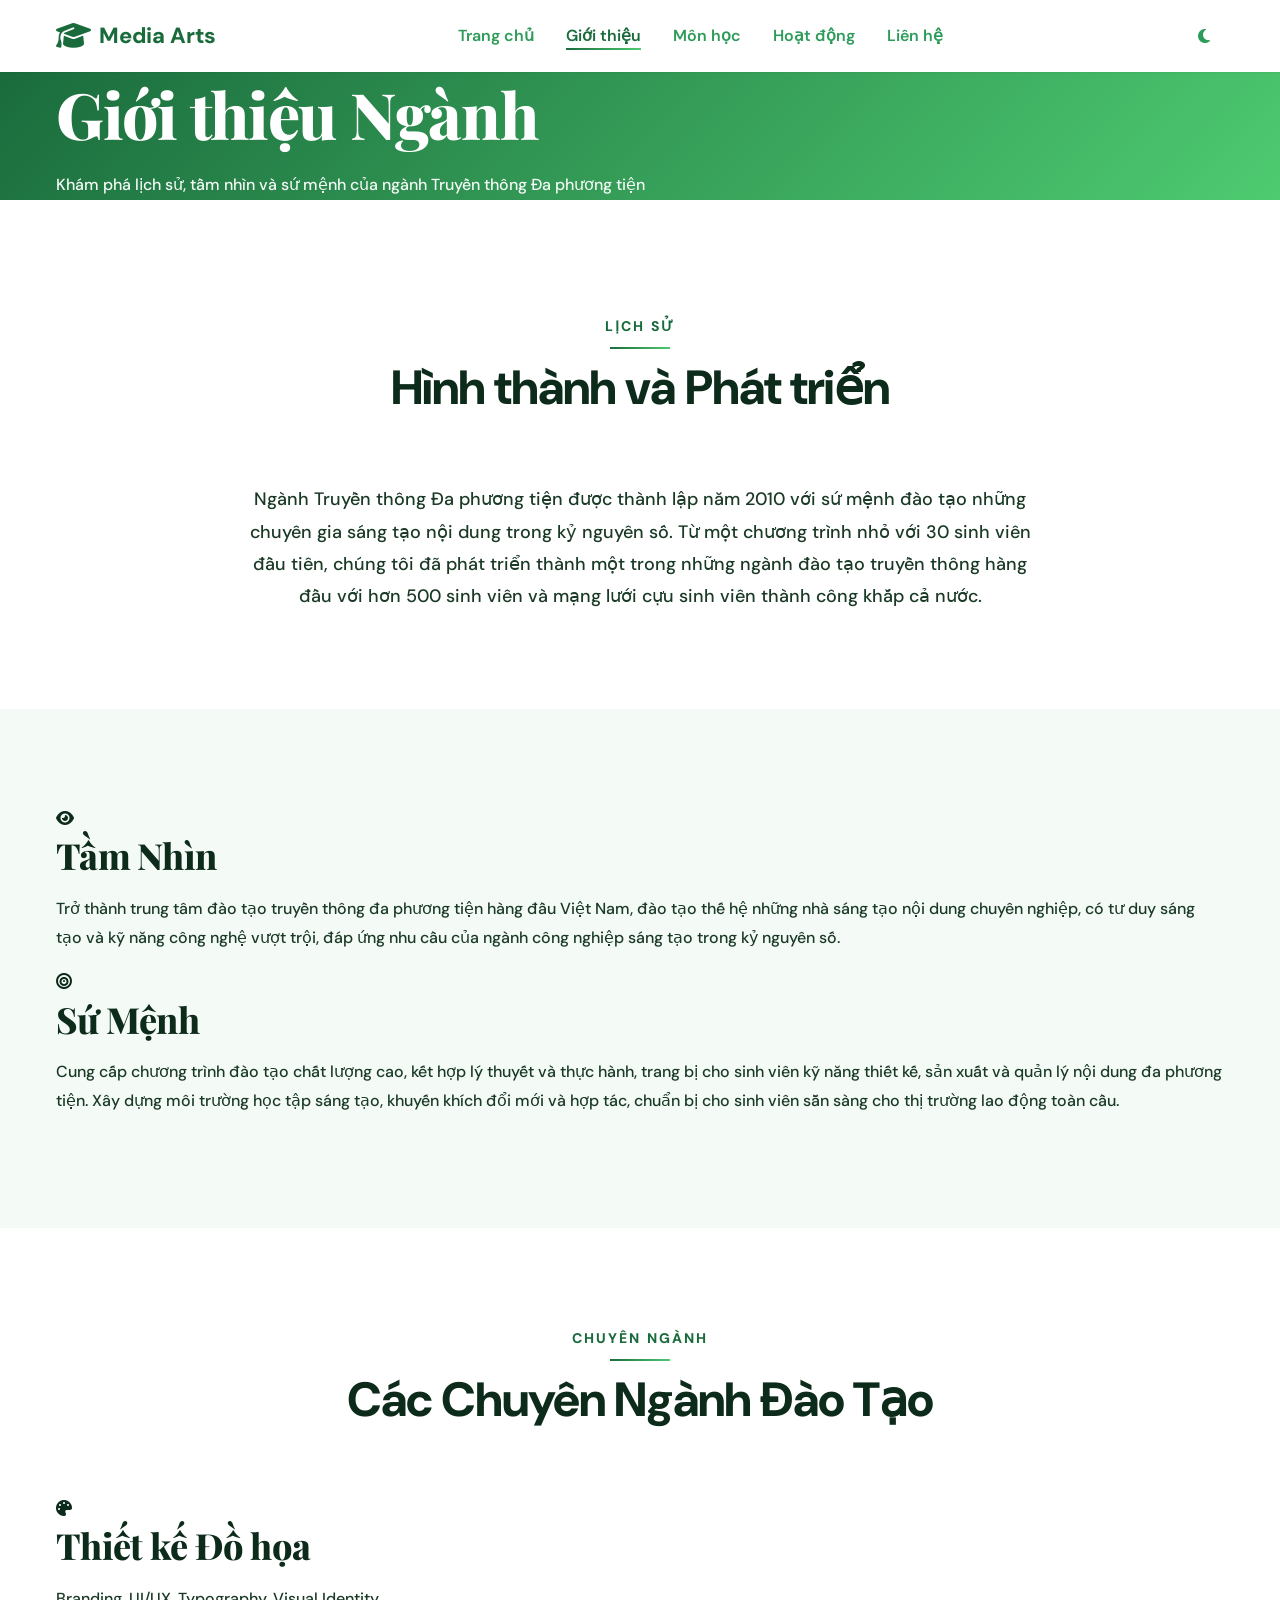
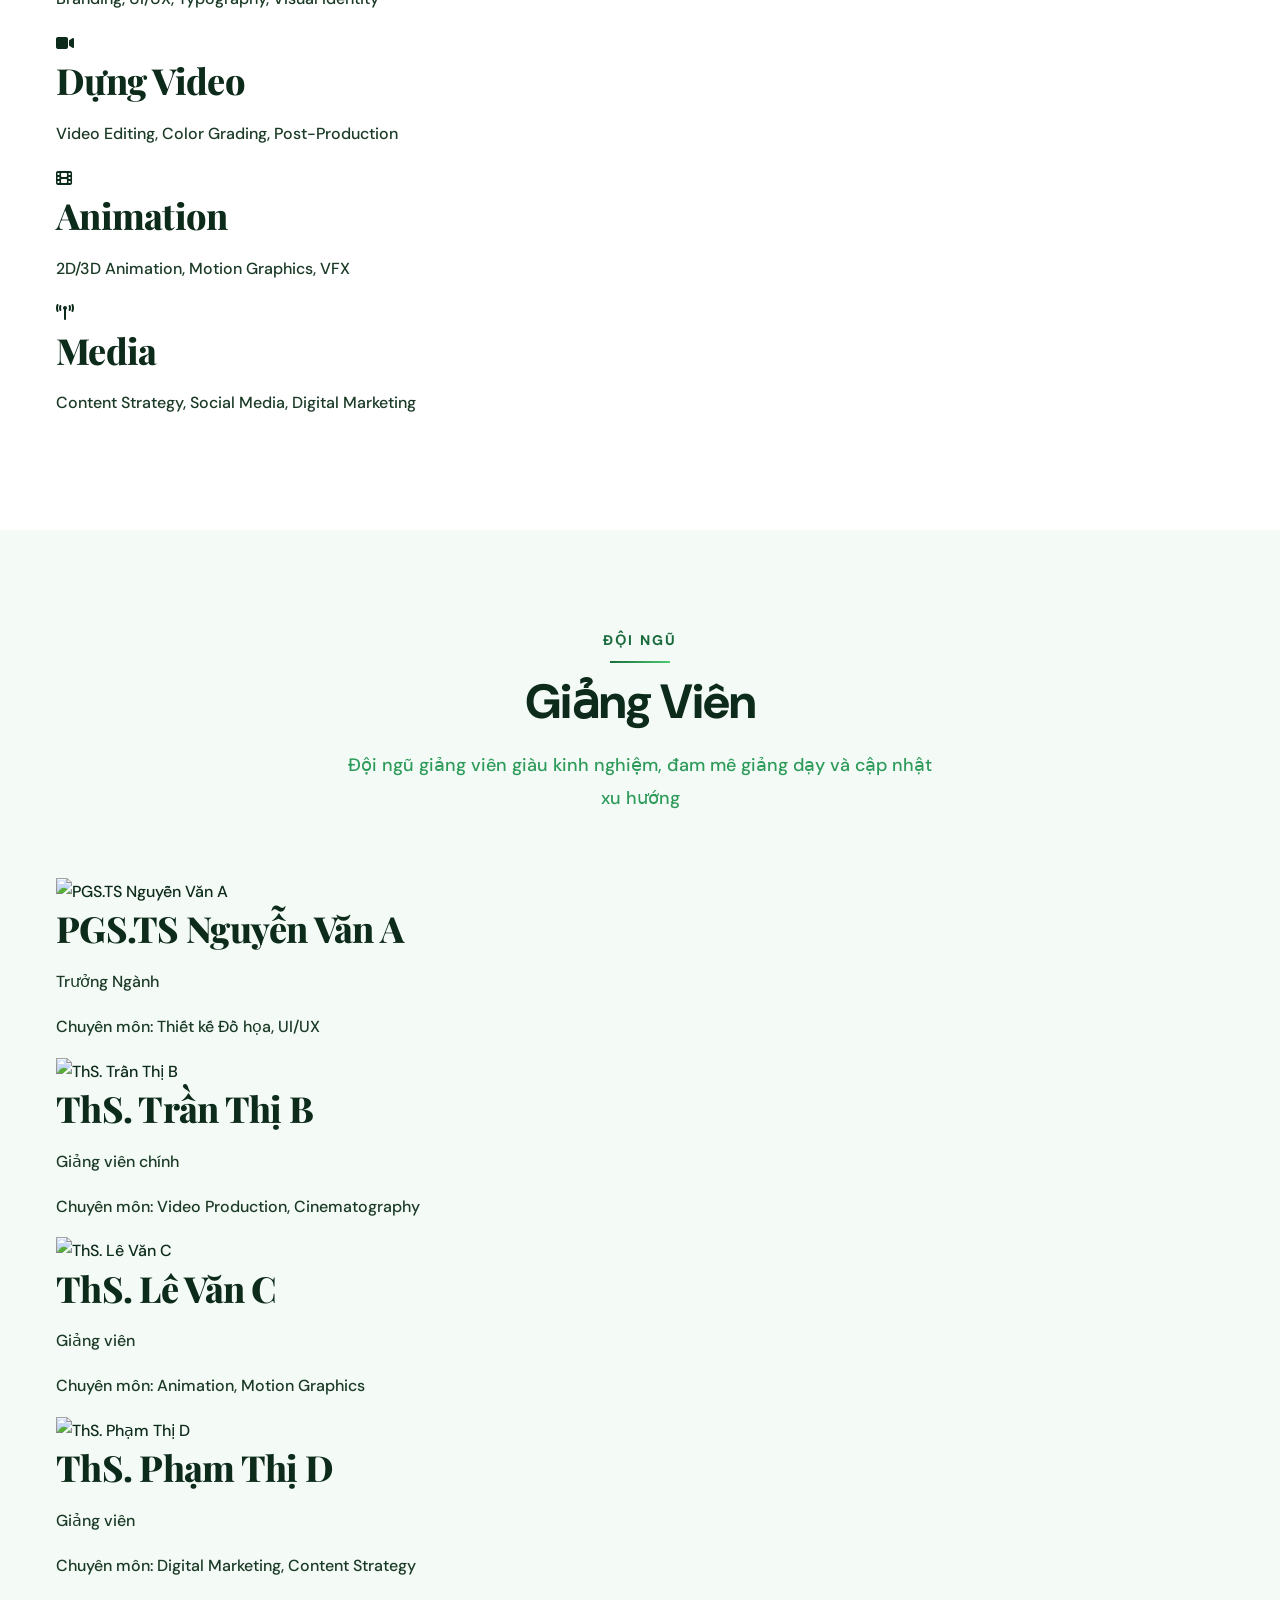
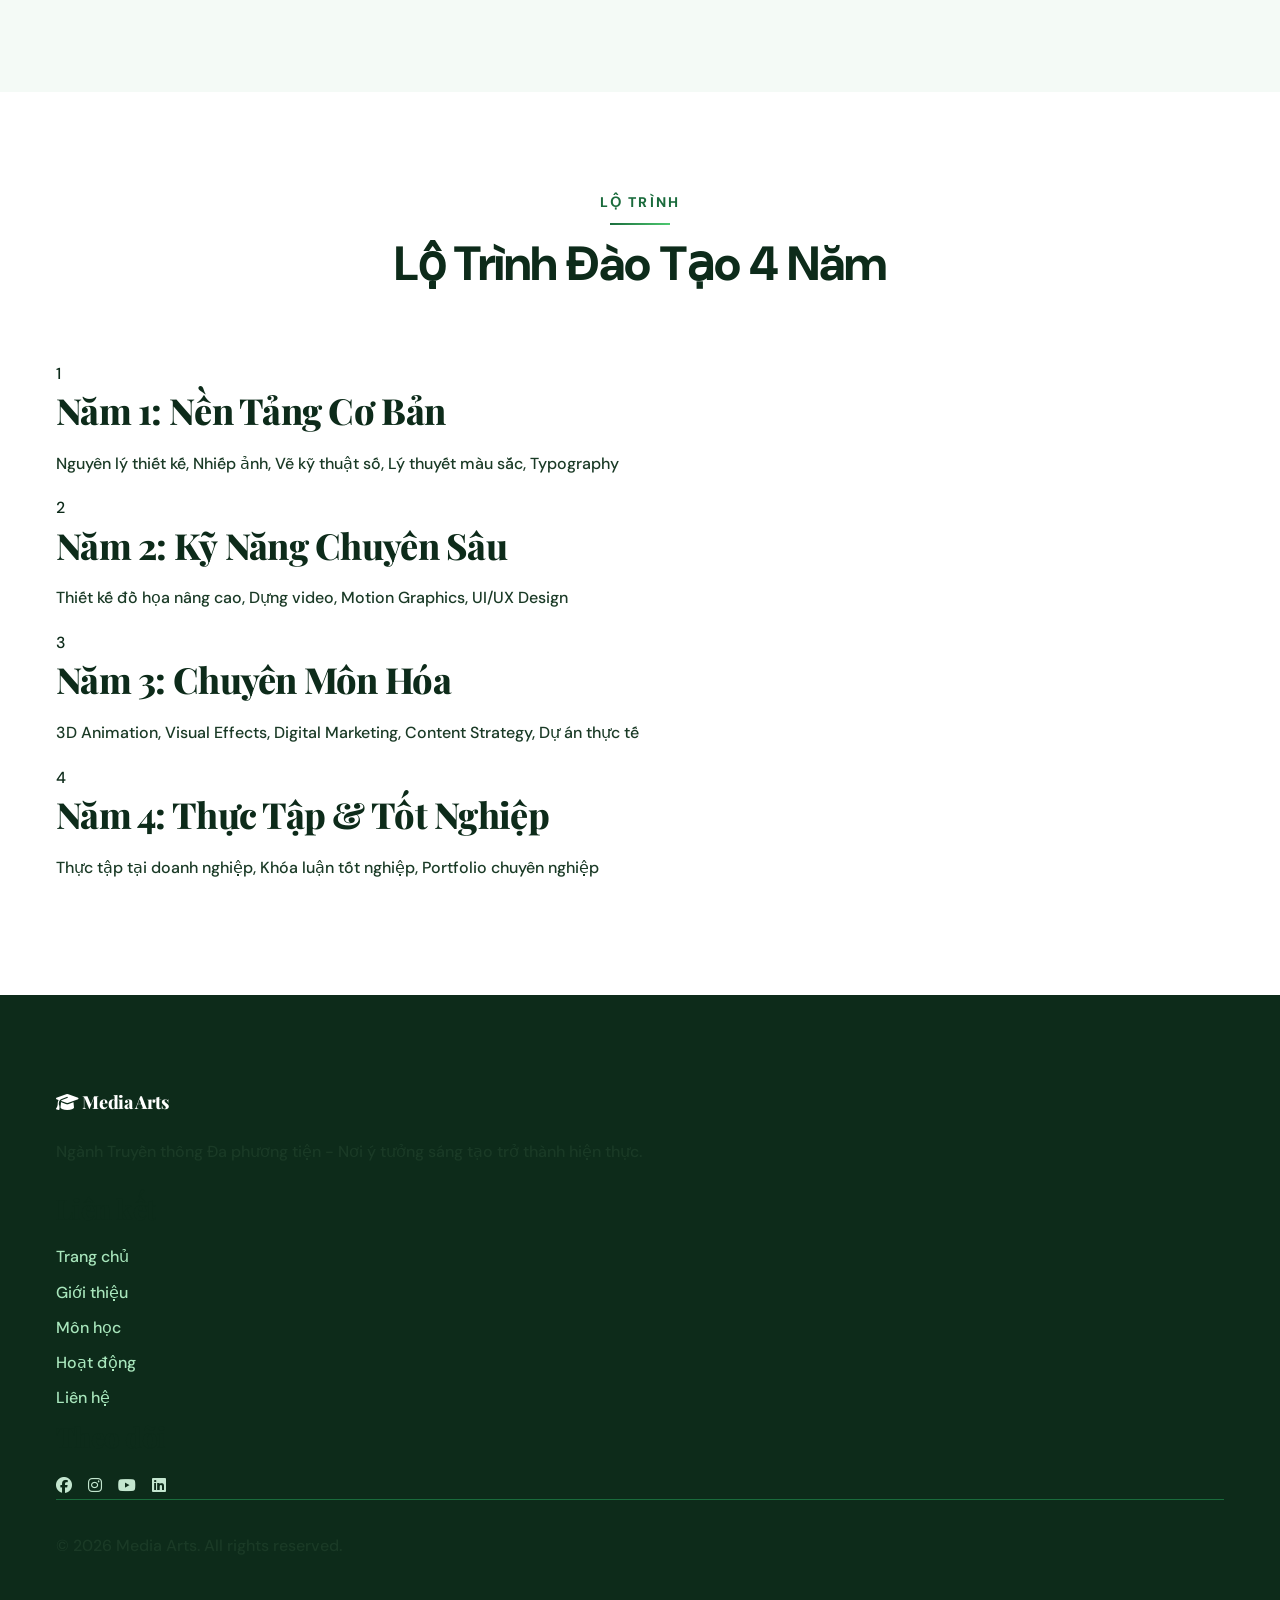
==== about.html @ 888a0292 "s" ====
<!DOCTYPE html>
<html lang="vi">
<head>
    <meta charset="UTF-8">
    <meta name="viewport" content="width=device-width, initial-scale=1.0">
    <meta name="description" content="Giới thiệu về ngành Truyền thông đa phương tiện - Lịch sử, tầm nhìn, sứ mệnh">
    <title>Giới thiệu Ngành | Truyền thông Đa phương tiện</title>
    
    <!-- CSS Files -->
    <link rel="stylesheet" href="css/variables.css">
    <link rel="stylesheet" href="css/base.css">
    <link rel="stylesheet" href="css/layout.css">
    <link rel="stylesheet" href="css/components.css">
    <link rel="stylesheet" href="css/sections.css">
    <link rel="stylesheet" href="css/responsive.css">
    
    <!-- Font Awesome CDN -->
    <link rel="stylesheet" href="https://cdnjs.cloudflare.com/ajax/libs/font-awesome/6.5.1/css/all.min.css">
    
    <!-- Google Fonts - Per Requirements -->
    <link rel="preconnect" href="https://fonts.googleapis.com">
    <link rel="preconnect" href="https://fonts.gstatic.com" crossorigin>
    <link href="https://fonts.googleapis.com/css2?family=Playfair+Display:wght@400;600;700;900&family=DM+Sans:wght@300;400;500;600&family=Cormorant+Garamond:ital,wght@1,400;1,600&display=swap" rel="stylesheet">
    
    <!-- AOS - Scroll Animations -->
    <link href="https://cdn.jsdelivr.net/npm/aos@2.3.4/dist/aos.css" rel="stylesheet">
</head>
<body>
    <!-- Header & Navigation -->
    <header class="header" id="header">
        <nav class="nav container">
            <a href="index.html" class="nav__logo">
                <i class="fas fa-graduation-cap"></i>
                <span>Media Arts</span>
            </a>
            
            <div class="nav__menu" id="nav-menu">
                <ul class="nav__list">
                    <li class="nav__item"><a href="index.html" class="nav__link">Trang chủ</a></li>
                    <li class="nav__item"><a href="about.html" class="nav__link active">Giới thiệu</a></li>
                    <li class="nav__item"><a href="courses.html" class="nav__link">Môn học</a></li>
                    <li class="nav__item"><a href="activities.html" class="nav__link">Hoạt động</a></li>
                    <li class="nav__item"><a href="contact.html" class="nav__link">Liên hệ</a></li>
                </ul>
                <div class="nav__close" id="nav-close">
                    <i class="fas fa-times"></i>
                </div>
            </div>
            
            <div class="nav__actions">
                <button class="theme-toggle" id="theme-toggle" aria-label="Toggle dark mode">
                    <i class="fas fa-moon"></i>
                </button>
                <div class="nav__toggle" id="nav-toggle">
                    <i class="fas fa-bars"></i>
                </div>
            </div>
        </nav>
    </header>

    <!-- Main Content -->
    <main class="main">
        <!-- Page Hero -->
        <section class="page-hero" style="background: linear-gradient(135deg, var(--color-primary) 0%, var(--color-accent) 100%);">
            <div class="container">
                <div class="page-hero__content" data-aos="fade-up">
                    <h1 class="page-hero__title" style="color: white;">Giới thiệu Ngành</h1>
                    <p class="page-hero__description" style="color: var(--color-off-white);">
                        Khám phá lịch sử, tầm nhìn và sứ mệnh của ngành Truyền thông Đa phương tiện
                    </p>
                </div>
            </div>
        </section>

        <!-- History Section -->
        <section class="section">
            <div class="container">
                <div class="section__header" data-aos="fade-up">
                    <span class="section__subtitle">Lịch sử</span>
                    <h2 class="section__title">Hình thành và Phát triển</h2>
                </div>

                <div class="about__timeline" data-aos="fade-up" data-aos-delay="100">
                    <p style="max-width: 800px; margin: 0 auto; text-align: center; font-size: var(--font-lg);">
                        Ngành Truyền thông Đa phương tiện được thành lập năm 2010 với sứ mệnh đào tạo 
                        những chuyên gia sáng tạo nội dung trong kỷ nguyên số. Từ một chương trình nhỏ 
                        với 30 sinh viên đầu tiên, chúng tôi đã phát triển thành một trong những ngành 
                        đào tạo truyền thông hàng đầu với hơn 500 sinh viên và mạng lưới cựu sinh viên 
                        thành công khắp cả nước.
                    </p>
                </div>
            </div>
        </section>

        <!-- Vision & Mission -->
        <section class="section" style="background-color: var(--color-off-white);">
            <div class="container">
                <div class="vision-mission__grid">
                    <div class="vision-mission__card" data-aos="fade-right">
                        <div class="vision-mission__icon">
                            <i class="fas fa-eye"></i>
                        </div>
                        <h3>Tầm Nhìn</h3>
                        <p>
                            Trở thành trung tâm đào tạo truyền thông đa phương tiện hàng đầu Việt Nam, 
                            đào tạo thế hệ những nhà sáng tạo nội dung chuyên nghiệp, có tư duy sáng tạo 
                            và kỹ năng công nghệ vượt trội, đáp ứng nhu cầu của ngành công nghiệp sáng tạo 
                            trong kỷ nguyên số.
                        </p>
                    </div>

                    <div class="vision-mission__card" data-aos="fade-left" data-aos-delay="200">
                        <div class="vision-mission__icon">
                            <i class="fas fa-bullseye"></i>
                        </div>
                        <h3>Sứ Mệnh</h3>
                        <p>
                            Cung cấp chương trình đào tạo chất lượng cao, kết hợp lý thuyết và thực hành, 
                            trang bị cho sinh viên kỹ năng thiết kế, sản xuất và quản lý nội dung đa phương 
                            tiện. Xây dựng môi trường học tập sáng tạo, khuyến khích đổi mới và hợp tác, 
                            chuẩn bị cho sinh viên sẵn sàng cho thị trường lao động toàn cầu.
                        </p>
                    </div>
                </div>
            </div>
        </section>

        <!-- Specializations -->
        <section class="section">
            <div class="container">
                <div class="section__header" data-aos="fade-up">
                    <span class="section__subtitle">Chuyên ngành</span>
                    <h2 class="section__title">Các Chuyên Ngành Đào Tạo</h2>
                </div>

                <div class="specializations__grid">
                    <article class="specialization__card" data-aos="zoom-in">
                        <i class="fas fa-palette"></i>
                        <h3>Thiết kế Đồ họa</h3>
                        <p>Branding, UI/UX, Typography, Visual Identity</p>
                    </article>

                    <article class="specialization__card" data-aos="zoom-in" data-aos-delay="100">
                        <i class="fas fa-video"></i>
                        <h3>Dựng Video</h3>
                        <p>Video Editing, Color Grading, Post-Production</p>
                    </article>

                    <article class="specialization__card" data-aos="zoom-in" data-aos-delay="200">
                        <i class="fas fa-film"></i>
                        <h3>Animation</h3>
                        <p>2D/3D Animation, Motion Graphics, VFX</p>
                    </article>

                    <article class="specialization__card" data-aos="zoom-in" data-aos-delay="300">
                        <i class="fas fa-broadcast-tower"></i>
                        <h3>Media</h3>
                        <p>Content Strategy, Social Media, Digital Marketing</p>
                    </article>
                </div>
            </div>
        </section>

        <!-- Teachers Section -->
        <section class="section" style="background-color: var(--color-off-white);">
            <div class="container">
                <div class="section__header" data-aos="fade-up">
                    <span class="section__subtitle">Đội ngũ</span>
                    <h2 class="section__title">Giảng Viên</h2>
                    <p class="section__description">
                        Đội ngũ giảng viên giàu kinh nghiệm, đam mê giảng dạy và cập nhật xu hướng
                    </p>
                </div>

                <div class="teachers__grid">
                    <article class="teacher__card" data-aos="fade-up">
                        <div class="teacher__image">
                            <img src="https://images.unsplash.com/photo-1573496359142-b8d87734a5a2?auto=format&fit=crop&w=400&q=80" alt="PGS.TS Nguyễn Văn A">
                        </div>
                        <h3 class="teacher__name">PGS.TS Nguyễn Văn A</h3>
                        <p class="teacher__role">Trưởng Ngành</p>
                        <p class="teacher__specialty">Chuyên môn: Thiết kế Đồ họa, UI/UX</p>
                    </article>

                    <article class="teacher__card" data-aos="fade-up" data-aos-delay="100">
                        <div class="teacher__image">
                            <img src="https://images.unsplash.com/photo-1580489944761-15a19d654956?auto=format&fit=crop&w=400&q=80" alt="ThS. Trần Thị B">
                        </div>
                        <h3 class="teacher__name">ThS. Trần Thị B</h3>
                        <p class="teacher__role">Giảng viên chính</p>
                        <p class="teacher__specialty">Chuyên môn: Video Production, Cinematography</p>
                    </article>

                    <article class="teacher__card" data-aos="fade-up" data-aos-delay="200">
                        <div class="teacher__image">
                            <img src="https://images.unsplash.com/photo-1507003211169-0a1dd7228f2d?auto=format&fit=crop&w=400&q=80" alt="ThS. Lê Văn C">
                        </div>
                        <h3 class="teacher__name">ThS. Lê Văn C</h3>
                        <p class="teacher__role">Giảng viên</p>
                        <p class="teacher__specialty">Chuyên môn: Animation, Motion Graphics</p>
                    </article>

                    <article class="teacher__card" data-aos="fade-up" data-aos-delay="300">
                        <div class="teacher__image">
                            <img src="https://images.unsplash.com/photo-1494790108377-be9c29b29330?auto=format&fit=crop&w=400&q=80" alt="ThS. Phạm Thị D">
                        </div>
                        <h3 class="teacher__name">ThS. Phạm Thị D</h3>
                        <p class="teacher__role">Giảng viên</p>
                        <p class="teacher__specialty">Chuyên môn: Digital Marketing, Content Strategy</p>
                    </article>
                </div>
            </div>
        </section>

        <!-- Training Roadmap Timeline -->
        <section class="section">
            <div class="container">
                <div class="section__header" data-aos="fade-up">
                    <span class="section__subtitle">Lộ trình</span>
                    <h2 class="section__title">Lộ Trình Đào Tạo 4 Năm</h2>
                </div>

                <div class="roadmap__timeline" data-aos="fade-up" data-aos-delay="200">
                    <div class="timeline__item">
                        <div class="timeline__marker">1</div>
                        <div class="timeline__content">
                            <h3>Năm 1: Nền Tảng Cơ Bản</h3>
                            <p>Nguyên lý thiết kế, Nhiếp ảnh, Vẽ kỹ thuật số, Lý thuyết màu sắc, Typography</p>
                        </div>
                    </div>

                    <div class="timeline__item">
                        <div class="timeline__marker">2</div>
                        <div class="timeline__content">
                            <h3>Năm 2: Kỹ Năng Chuyên Sâu</h3>
                            <p>Thiết kế đồ họa nâng cao, Dựng video, Motion Graphics, UI/UX Design</p>
                        </div>
                    </div>

                    <div class="timeline__item">
                        <div class="timeline__marker">3</div>
                        <div class="timeline__content">
                            <h3>Năm 3: Chuyên Môn Hóa</h3>
                            <p>3D Animation, Visual Effects, Digital Marketing, Content Strategy, Dự án thực tế</p>
                        </div>
                    </div>

                    <div class="timeline__item">
                        <div class="timeline__marker">4</div>
                        <div class="timeline__content">
                            <h3>Năm 4: Thực Tập & Tốt Nghiệp</h3>
                            <p>Thực tập tại doanh nghiệp, Khóa luận tốt nghiệp, Portfolio chuyên nghiệp</p>
                        </div>
                    </div>
                </div>
            </div>
        </section>
    </main>

    <!-- Footer -->
    <footer class="footer">
        <div class="container">
            <div class="footer__grid">
                <div class="footer__column">
                    <h3 class="footer__title">
                        <i class="fas fa-graduation-cap"></i>
                        Media Arts
                    </h3>
                    <p class="footer__description">
                        Ngành Truyền thông Đa phương tiện - Nơi ý tưởng sáng tạo trở thành hiện thực.
                    </p>
                </div>

                <div class="footer__column">
                    <h4 class="footer__heading">Liên kết</h4>
                    <ul class="footer__links">
                        <li><a href="index.html">Trang chủ</a></li>
                        <li><a href="about.html">Giới thiệu</a></li>
                        <li><a href="courses.html">Môn học</a></li>
                        <li><a href="activities.html">Hoạt động</a></li>
                        <li><a href="contact.html">Liên hệ</a></li>
                    </ul>
                </div>

                <div class="footer__column">
                    <h4 class="footer__heading">Theo dõi</h4>
                    <div class="footer__social">
                        <a href="#" aria-label="Facebook"><i class="fab fa-facebook"></i></a>
                        <a href="#" aria-label="Instagram"><i class="fab fa-instagram"></i></a>
                        <a href="#" aria-label="YouTube"><i class="fab fa-youtube"></i></a>
                        <a href="#" aria-label="LinkedIn"><i class="fab fa-linkedin"></i></a>
                    </div>
                </div>
            </div>

            <div class="footer__bottom">
                <p>&copy; 2026 Media Arts. All rights reserved.</p>
            </div>
        </div>
    </footer>

    <!-- Scroll to Top Button -->
    <button class="scroll-top" id="scroll-top" aria-label="Scroll to top">
        <i class="fas fa-arrow-up"></i>
    </button>

    <!-- CDN Scripts -->
    <script src="https://cdn.jsdelivr.net/npm/aos@2.3.4/dist/aos.js"></script>

    <!-- JavaScript Files -->
    <script src="js/main.js"></script>
    <script src="js/navbar.js"></script>
    <script src="js/darkmode.js"></script>
    <script src="js/animations.js"></script>
</body>
</html>
---- css/variables.css ----
/* ===== CSS VARIABLES ===== */
:root {
  /* Colors - Primary Green Palette (matches requirements) */
  --color-primary: #1A6B3C;
  --color-primary-light: #2D9B5A;
  --color-primary-dark: #0F4526;
  --color-accent: #4ECB71;
  --color-accent-soft: #A8E6BC;
  
  /* Background Colors */
  --color-white: #FFFFFF;
  --color-off-white: #F4FAF6;
  --color-surface: #EAF5EE;
  --color-border: #C3E6CF;
  
  /* Text Colors - Updated for better contrast */
  --color-text-dark: #0D2B1A;
  --color-text-mid: #1A3A26;
  --color-text-light: #3A5F47;
  
  /* Neutral Colors */
  --color-black: #0D2B1A;
  --color-gray-100: #F4FAF6;
  --color-gray-200: #EAF5EE;
  --color-gray-300: #C3E6CF;
  --color-gray-400: #A8E6BC;
  --color-gray-500: #7DAF8D;
  --color-gray-600: #3A5F47;
  --color-gray-700: #2D9B5A;
  --color-gray-800: #1A6B3C;
  --color-gray-900: #0D2B1A;
  
  /* Status Colors */
  --color-success: #4ECB71;
  --color-warning: #f59e0b;
  --color-error: #ef4444;
  --color-info: #1A6B3C;
  
  /* Gradient */
  --gradient-primary: linear-gradient(135deg, #1A6B3C 0%, #4ECB71 100%);
  --gradient-accent: linear-gradient(135deg, #2D9B5A 0%, #A8E6BC 100%);
  
  /* Typography - Updated to match requirements */
  --font-heading: 'Playfair Display', serif;
  --font-body: 'DM Sans', sans-serif;
  --font-accent: 'Cormorant Garamond', serif;
  
  /* Font Sizes - Updated to match requirements */
  --font-xs: 0.75rem;      /* 12px */
  --font-sm: 0.875rem;     /* 14px */
  --font-base: 1rem;       /* 16px */
  --font-lg: 1.125rem;     /* 18px */
  --font-xl: 1.375rem;     /* 22px */
  --font-2xl: 1.75rem;     /* 28px */
  --font-3xl: 2.25rem;     /* 36px */
  --font-4xl: 3rem;        /* 48px */
  --font-5xl: 4rem;        /* 64px */
  
  /* Legacy aliases for backward compatibility */
  --fs-xs: var(--font-xs);
  --fs-sm: var(--font-sm);
  --fs-base: var(--font-base);
  --fs-lg: var(--font-lg);
  --fs-xl: var(--font-xl);
  --fs-2xl: var(--font-2xl);
  --fs-3xl: var(--font-3xl);
  --fs-4xl: var(--font-4xl);
  --fs-5xl: var(--font-5xl);
  
  /* Font Weights */
  --fw-light: 400;
  --fw-regular: 500;
  --fw-medium: 600;
  --fw-semibold: 700;
  --fw-bold: 800;
  
  /* Spacing */
  --space-xs: 0.25rem;   /* 4px */
  --space-sm: 0.5rem;    /* 8px */
  --space-md: 1rem;      /* 16px */
  --space-lg: 1.5rem;    /* 24px */
  --space-xl: 2rem;      /* 32px */
  --space-2xl: 3rem;     /* 48px */
  --space-3xl: 4rem;     /* 64px */
  --space-4xl: 6rem;     /* 96px */
  --space-5xl: 8rem;     /* 128px */
  
  /* Border Radius */
  --radius-sm: 0.25rem;  /* 4px */
  --radius-md: 0.5rem;   /* 8px */
  --radius-lg: 0.75rem;  /* 12px */
  --radius-xl: 1rem;     /* 16px */
  --radius-2xl: 1.5rem;  /* 24px */
  --radius-full: 9999px;
  
  /* Shadows */
  --shadow-sm: 0 1px 2px 0 rgba(0, 0, 0, 0.05);
  --shadow-md: 0 4px 6px -1px rgba(0, 0, 0, 0.1), 0 2px 4px -1px rgba(0, 0, 0, 0.06);
  --shadow-lg: 0 10px 15px -3px rgba(0, 0, 0, 0.1), 0 4px 6px -2px rgba(0, 0, 0, 0.05);
  --shadow-xl: 0 20px 25px -5px rgba(0, 0, 0, 0.1), 0 10px 10px -5px rgba(0, 0, 0, 0.04);
  --shadow-2xl: 0 25px 50px -12px rgba(0, 0, 0, 0.25);
  
  /* Transitions */
  --transition-fast: 150ms ease-in-out;
  --transition-base: 300ms ease-in-out;
  --transition-slow: 500ms ease-in-out;
  
  /* Z-index */
  --z-dropdown: 1000;
  --z-sticky: 1020;
  --z-fixed: 1030;
  --z-modal-backdrop: 1040;
  --z-modal: 1050;
  --z-popover: 1060;
  --z-tooltip: 1070;
  
  /* Container */
  --container-max-width: 1200px;
  --container-padding: 1rem;
  
  /* Header Height */
  --header-height: 4.5rem;
}

/* Dark Mode Variables */
body.dark-mode {
  --color-white: #0D2B1A;
  --color-off-white: #0F4526;
  --color-surface: #1A6B3C;
  --color-black: #F4FAF6;
  --color-text-dark: #F4FAF6;
  --color-text-mid: #C3E6CF;
  --color-text-light: #A8E6BC;
  --color-border: #3A5F47;
  --color-gray-100: #0F4526;
  --color-gray-200: #1A6B3C;
  --color-gray-300: #2D9B5A;
  --color-gray-400: #3A5F47;
  --color-gray-500: #7DAF8D;
  --color-gray-600: #A8E6BC;
  --color-gray-700: #C3E6CF;
  --color-gray-800: #EAF5EE;
  --color-gray-900: #F4FAF6;
}

/* Custom Scrollbar */
::-webkit-scrollbar {
  width: 0.625rem;
}

::-webkit-scrollbar-track {
  background: var(--color-gray-100);
}

::-webkit-scrollbar-thumb {
  background: var(--color-primary);
  border-radius: var(--radius-full);
}

::-webkit-scrollbar-thumb:hover {
  background: var(--color-primary-dark);
}

/* Selection */
::selection {
  background-color: var(--color-primary);
  color: var(--color-white);
}

::-moz-selection {
  background-color: var(--color-primary);
  color: var(--color-white);
}
---- css/base.css ----
/* ===== BASE CSS ===== */
/* Reset, typography, global styles, scrollbar */

/* ===== RESET ===== */
* {
  margin: 0;
  padding: 0;
  box-sizing: border-box;
}

*::before,
*::after {
  box-sizing: inherit;
}

html {
  scroll-behavior: smooth;
  font-size: 16px;
}

body {
  font-family: var(--font-body);
  font-size: var(--font-base);
  font-weight: var(--fw-regular);
  line-height: 1.7;
  color: var(--color-text-dark);
  background-color: var(--color-white);
  overflow-x: hidden;
  transition: background-color var(--transition-base), color var(--transition-base);
  -webkit-font-smoothing: antialiased;
  -moz-osx-font-smoothing: grayscale;
}

/* ===== TYPOGRAPHY ===== */
h1, h2, h3, h4, h5, h6 {
  font-family: var(--font-heading);
  font-weight: var(--fw-bold);
  line-height: 1.3;
  color: var(--color-text-dark);
  margin-bottom: var(--space-md);
  letter-spacing: -0.02em;
}

h1 { 
  font-size: var(--font-5xl); 
  font-weight: 900;
}

h2 { 
  font-size: var(--font-4xl); 
  font-weight: 700;
}

h3 { 
  font-size: var(--font-3xl); 
  font-weight: 600;
}

h4 { 
  font-size: var(--font-2xl); 
  font-weight: 600;
}

h5 { 
  font-size: var(--font-xl); 
  font-weight: 600;
}

h6 { 
  font-size: var(--font-lg); 
  font-weight: 600;
}

/* Responsive Typography */
@media screen and (max-width: 768px) {
  h1 { font-size: var(--font-4xl); }
  h2 { font-size: var(--font-3xl); }
  h3 { font-size: var(--font-2xl); }
  h4 { font-size: var(--font-xl); }
  h5 { font-size: var(--font-lg); }
  h6 { font-size: var(--font-base); }
}

p {
  margin-bottom: var(--space-md);
  line-height: 1.8;
  color: var(--color-text-mid);
}

a {
  text-decoration: none;
  color: inherit;
  transition: color var(--transition-fast);
}

a:hover {
  color: var(--color-primary);
}

strong, b {
  font-weight: var(--fw-semibold);
}

em, i {
  font-style: italic;
  font-family: var(--font-accent);
}

blockquote {
  font-family: var(--font-accent);
  font-style: italic;
  font-size: var(--font-lg);
  color: var(--color-text-mid);
  border-left: 4px solid var(--color-primary);
  padding-left: var(--space-lg);
  margin: var(--space-xl) 0;
}

/* ===== LISTS ===== */
ul, ol {
  list-style: none;
}

ul.styled-list,
ol.styled-list {
  list-style-position: inside;
  padding-left: var(--space-md);
}

ul.styled-list {
  list-style-type: disc;
}

ol.styled-list {
  list-style-type: decimal;
}

/* ===== IMAGES ===== */
img {
  max-width: 100%;
  height: auto;
  display: block;
}

/* ===== BUTTONS (Base Styles) ===== */
button {
  font-family: inherit;
  font-size: inherit;
  border: none;
  background: none;
  cursor: pointer;
  transition: all var(--transition-fast);
}

button:focus-visible,
a:focus-visible,
input:focus-visible,
textarea:focus-visible,
select:focus-visible {
  outline: 2px solid var(--color-primary);
  outline-offset: 2px;
}

/* ===== FORMS (Base Styles) ===== */
input,
textarea,
select {
  font-family: inherit;
  font-size: inherit;
  color: inherit;
}

input::placeholder,
textarea::placeholder {
  color: var(--color-text-light);
}

/* ===== SCROLLBAR ===== */
::-webkit-scrollbar {
  width: 0.625rem;
}

::-webkit-scrollbar-track {
  background: var(--color-gray-200);
}

::-webkit-scrollbar-thumb {
  background: var(--color-primary);
  border-radius: var(--radius-full);
}

::-webkit-scrollbar-thumb:hover {
  background: var(--color-primary-dark);
}

/* Firefox Scrollbar */
* {
  scrollbar-width: thin;
  scrollbar-color: var(--color-primary) var(--color-gray-200);
}

/* ===== SELECTION ===== */
::selection {
  background-color: var(--color-accent);
  color: var(--color-white);
}

::-moz-selection {
  background-color: var(--color-accent);
  color: var(--color-white);
}

/* ===== UTILITY CLASSES ===== */
.sr-only {
  position: absolute;
  width: 1px;
  height: 1px;
  padding: 0;
  margin: -1px;
  overflow: hidden;
  clip: rect(0, 0, 0, 0);
  white-space: nowrap;
  border-width: 0;
}

.gradient-text {
  background: var(--gradient-primary);
  -webkit-background-clip: text;
  -webkit-text-fill-color: transparent;
  background-clip: text;
}
---- css/layout.css ----
/* ===== RESET & BASE STYLES ===== */
* {
  margin: 0;
  padding: 0;
  box-sizing: border-box;
}

html {
  scroll-behavior: smooth;
  font-size: 16px;
}

body {
  font-family: var(--font-body);
  font-size: var(--font-base);
  font-weight: var(--fw-regular);
  line-height: 1.7;
  color: var(--color-text-dark);
  background-color: var(--color-white);
  overflow-x: hidden;
  transition: background-color var(--transition-base);
  -webkit-font-smoothing: antialiased;
  -moz-osx-font-smoothing: grayscale;
}

/* ===== TYPOGRAPHY ===== */
h1, h2, h3, h4, h5, h6 {
  font-family: var(--font-heading);
  font-weight: var(--fw-bold);
  line-height: 1.3;
  color: var(--color-text-dark);
  margin-bottom: var(--space-md);
  letter-spacing: -0.02em;
}

h1 { font-size: var(--font-5xl); }
h2 { font-size: var(--font-4xl); }
h3 { font-size: var(--font-3xl); }
h4 { font-size: var(--font-2xl); }
h5 { font-size: var(--font-xl); }
h6 { font-size: var(--font-lg); }

p {
  margin-bottom: var(--space-md);
  line-height: 1.8;
  color: var(--color-text-mid);
}

a {
  text-decoration: none;
  color: inherit;
  transition: color var(--transition-fast);
}

img {
  max-width: 100%;
  height: auto;
  display: block;
}

ul {
  list-style: none;
}

button {
  border: none;
  outline: none;
  background: none;
  cursor: pointer;
  font-family: inherit;
}

/* ===== CONTAINER ===== */
.container {
  max-width: var(--container-max-width);
  width: 100%;
  margin: 0 auto;
  padding: 0 var(--container-padding);
}

/* ===== SECTION ===== */
.section {
  padding: var(--space-4xl) 0;
}

.section__header {
  text-align: center;
  margin-bottom: var(--space-3xl);
}

.section__subtitle {
  display: inline-block;
  font-size: var(--fs-sm);
  font-weight: var(--fw-bold);
  color: var(--color-primary);
  text-transform: uppercase;
  letter-spacing: 0.15em;
  margin-bottom: var(--space-sm);
  position: relative;
}

.section__subtitle::after {
  content: '';
  display: block;
  width: 60px;
  height: 2px;
  background: var(--gradient-primary);
  margin: var(--space-sm) auto 0;
}

.section__title {
  font-family: var(--font-display);
  font-size: var(--fs-4xl);
  color: var(--color-black);
  margin-bottom: var(--space-md);
  font-weight: var(--fw-bold);
  letter-spacing: -0.02em;
}

.section__description {
  font-size: var(--fs-lg);
  color: var(--color-gray-700);
  max-width: 600px;
  margin: 0 auto;
  line-height: 1.8;
  font-weight: var(--fw-regular);
}

/* ===== GRID LAYOUTS ===== */
.grid {
  display: grid;
  gap: var(--space-xl);
}

.grid--2 {
  grid-template-columns: repeat(2, 1fr);
}

.grid--3 {
  grid-template-columns: repeat(3, 1fr);
}

.grid--4 {
  grid-template-columns: repeat(4, 1fr);
}

/* ===== FLEX UTILITIES ===== */
.flex {
  display: flex;
}

.flex-center {
  display: flex;
  align-items: center;
  justify-content: center;
}

.flex-between {
  display: flex;
  align-items: center;
  justify-content: space-between;
}

.flex-column {
  display: flex;
  flex-direction: column;
}

/* ===== HEADER ===== */
.header {
  position: fixed;
  top: 0;
  left: 0;
  width: 100%;
  background-color: var(--color-white);
  box-shadow: var(--shadow-sm);
  z-index: var(--z-fixed);
  transition: all var(--transition-base);
}

.header.scrolled {
  box-shadow: var(--shadow-md);
  background-color: rgba(255, 255, 255, 0.95);
  backdrop-filter: blur(10px);
}

.nav {
  height: var(--header-height);
  display: flex;
  align-items: center;
  justify-content: space-between;
}

.nav__logo {
  display: flex;
  align-items: center;
  gap: var(--space-sm);
  font-size: var(--fs-xl);
  font-weight: var(--fw-bold);
  color: var(--color-primary);
}

.nav__logo i {
  font-size: var(--fs-2xl);
}

.nav__list {
  display: flex;
  align-items: center;
  gap: var(--space-xl);
}

.nav__link {
  font-weight: var(--fw-medium);
  color: var(--color-gray-700);
  position: relative;
  transition: color var(--transition-fast);
}

.nav__link:hover,
.nav__link.active {
  color: var(--color-primary);
}

.nav__link::after {
  content: '';
  position: absolute;
  bottom: -4px;
  left: 0;
  width: 0;
  height: 2px;
  background: var(--gradient-primary);
  transition: width var(--transition-base);
}

.nav__link:hover::after,
.nav__link.active::after {
  width: 100%;
}

.nav__actions {
  display: flex;
  align-items: center;
  gap: var(--space-md);
}

.theme-toggle {
  width: 40px;
  height: 40px;
  border-radius: var(--radius-md);
  display: flex;
  align-items: center;
  justify-content: center;
  color: var(--color-gray-700);
  transition: all var(--transition-fast);
}

.theme-toggle:hover {
  background-color: var(--color-gray-100);
  color: var(--color-primary);
}

.nav__toggle,
.nav__close {
  display: none;
  font-size: var(--fs-2xl);
  color: var(--color-gray-700);
  cursor: pointer;
}

/* ===== MAIN ===== */
.main {
  margin-top: var(--header-height);
}

/* ===== GRADIENT TEXT ===== */
.gradient-text {
  background: var(--gradient-primary);
  -webkit-background-clip: text;
  -webkit-text-fill-color: transparent;
  background-clip: text;
}

/* ===== SCROLL TO TOP ===== */
.scroll-top {
  position: fixed;
  bottom: 2rem;
  right: 2rem;
  width: 50px;
  height: 50px;
  border-radius: var(--radius-full);
  background: var(--gradient-primary);
  color: var(--color-white);
  display: flex;
  align-items: center;
  justify-content: center;
  box-shadow: var(--shadow-lg);
  opacity: 0;
  visibility: hidden;
  transform: translateY(20px);
  transition: all var(--transition-base);
  z-index: var(--z-fixed);
}

.scroll-top.show {
  opacity: 1;
  visibility: visible;
  transform: translateY(0);
}

.scroll-top:hover {
  transform: translateY(-5px);
  box-shadow: var(--shadow-xl);
}

/* ===== UTILITIES ===== */
.text-center {
  text-align: center;
}

.text-gradient {
  background: var(--gradient-primary);
  -webkit-background-clip: text;
  -webkit-text-fill-color: transparent;
  background-clip: text;
}

.required {
  color: var(--color-error);
}

/* Loading State */
.loading {
  position: relative;
  pointer-events: none;
  opacity: 0.6;
}

.loading::after {
  content: '';
  position: absolute;
  top: 50%;
  left: 50%;
  width: 20px;
  height: 20px;
  margin: -10px 0 0 -10px;
  border: 2px solid var(--color-primary);
  border-top-color: transparent;
  border-radius: 50%;
  animation: spin 0.6s linear infinite;
}

@keyframes spin {
  to { transform: rotate(360deg); }
}

/* Hidden */
.hidden {
  display: none !important;
}

.visually-hidden {
  position: absolute;
  width: 1px;
  height: 1px;
  margin: -1px;
  padding: 0;
  overflow: hidden;
  clip: rect(0, 0, 0, 0);
  border: 0;
}
---- css/components.css ----
/* ===== BUTTONS ===== */
.btn {
  display: inline-flex;
  align-items: center;
  gap: var(--space-sm);
  padding: var(--space-md) var(--space-xl);
  font-size: var(--fs-base);
  font-weight: var(--fw-semibold);
  border-radius: var(--radius-lg);
  cursor: pointer;
  transition: all var(--transition-base);
  border: 2px solid transparent;
  text-align: center;
  justify-content: center;
}

.btn--primary {
  background: var(--gradient-primary);
  color: var(--color-white);
  box-shadow: var(--shadow-md);
}

.btn--primary:hover {
  transform: translateY(-2px);
  box-shadow: var(--shadow-xl);
}

.btn--primary:active {
  transform: translateY(0);
}

.btn--outline {
  background: transparent;
  color: var(--color-primary);
  border-color: var(--color-primary);
}

.btn--outline:hover {
  background: var(--color-primary);
  color: var(--color-white);
}

.btn--small {
  padding: var(--space-sm) var(--space-lg);
  font-size: var(--fs-sm);
}

.btn--full {
  width: 100%;
}

.btn:disabled {
  opacity: 0.5;
  cursor: not-allowed;
  pointer-events: none;
}

/* ===== CARDS ===== */
.card {
  background: var(--color-white);
  border-radius: var(--radius-xl);
  box-shadow: var(--shadow-md);
  overflow: hidden;
  transition: all var(--transition-base);
}

.card:hover {
  transform: translateY(-5px);
  box-shadow: var(--shadow-xl);
}

.card__image {
  width: 100%;
  height: 200px;
  object-fit: cover;
}

.card__content {
  padding: var(--space-xl);
}

.card__title {
  font-size: var(--fs-xl);
  margin-bottom: var(--space-sm);
}

.card__description {
  color: var(--color-gray-600);
  margin-bottom: var(--space-md);
}

/* ===== BADGES ===== */
.badge {
  display: inline-block;
  padding: var(--space-xs) var(--space-md);
  font-size: var(--fs-xs);
  font-weight: var(--fw-semibold);
  border-radius: var(--radius-full);
  text-transform: uppercase;
  letter-spacing: 0.05em;
}

.badge--primary {
  background-color: var(--color-primary-light);
  color: var(--color-primary-dark);
}

.badge--success {
  background-color: #d1fae5;
  color: var(--color-success);
}

.badge--warning {
  background-color: #fef3c7;
  color: var(--color-warning);
}

/* ===== FORMS ===== */
.form__group {
  margin-bottom: var(--space-lg);
}

.form__label {
  display: block;
  font-size: var(--fs-sm);
  font-weight: var(--fw-medium);
  color: var(--color-gray-700);
  margin-bottom: var(--space-sm);
}

.form__input,
.form__select,
.form__textarea {
  width: 100%;
  padding: var(--space-md);
  font-size: var(--fs-base);
  font-family: inherit;
  color: var(--color-gray-800);
  background-color: var(--color-white);
  border: 2px solid var(--color-gray-300);
  border-radius: var(--radius-md);
  transition: all var(--transition-fast);
}

.form__input:focus,
.form__select:focus,
.form__textarea:focus {
  outline: none;
  border-color: var(--color-primary);
  box-shadow: 0 0 0 3px rgba(99, 102, 241, 0.1);
}

.form__input.error,
.form__select.error,
.form__textarea.error {
  border-color: var(--color-error);
}

.form__input.success,
.form__select.success,
.form__textarea.success {
  border-color: var(--color-success);
}

.form__error {
  display: block;
  font-size: var(--fs-sm);
  color: var(--color-error);
  margin-top: var(--space-xs);
  min-height: 1.25rem;
}

.form__textarea {
  resize: vertical;
  min-height: 120px;
}

.form__row {
  display: grid;
  grid-template-columns: repeat(2, 1fr);
  gap: var(--space-lg);
}

.form__actions {
  display: flex;
  gap: var(--space-md);
  margin-top: var(--space-xl);
}

.form__message {
  margin-top: var(--space-lg);
  padding: var(--space-md);
  border-radius: var(--radius-md);
  font-size: var(--fs-sm);
  text-align: center;
  display: none;
}

.form__message.show {
  display: block;
}

.form__message.success {
  background-color: #d1fae5;
  color: var(--color-success);
  border: 1px solid var(--color-success);
}

.form__message.error {
  background-color: #fee2e2;
  color: var(--color-error);
  border: 1px solid var(--color-error);
}

/* ===== TABS ===== */
.tabs {
  display: flex;
  gap: var(--space-sm);
  margin-bottom: var(--space-xl);
  border-bottom: 2px solid var(--color-gray-200);
  overflow-x: auto;
  scrollbar-width: none;
}

.tabs::-webkit-scrollbar {
  display: none;
}

.tab__button {
  padding: var(--space-md) var(--space-xl);
  font-size: var(--fs-base);
  font-weight: var(--fw-medium);
  color: var(--color-gray-600);
  background: transparent;
  border: none;
  border-bottom: 2px solid transparent;
  cursor: pointer;
  transition: all var(--transition-fast);
  white-space: nowrap;
  position: relative;
  margin-bottom: -2px;
}

.tab__button:hover {
  color: var(--color-primary);
}

.tab__button.active {
  color: var(--color-primary);
  border-bottom-color: var(--color-primary);
}

.tab__content {
  display: none;
  animation: fadeIn var(--transition-base);
}

.tab__content.active {
  display: block;
}

@keyframes fadeIn {
  from {
    opacity: 0;
    transform: translateY(10px);
  }
  to {
    opacity: 1;
    transform: translateY(0);
  }
}

/* ===== MODAL ===== */
.modal {
  position: fixed;
  top: 0;
  left: 0;
  width: 100%;
  height: 100%;
  background-color: rgba(0, 0, 0, 0.8);
  display: flex;
  align-items: center;
  justify-content: center;
  z-index: var(--z-modal);
  opacity: 0;
  visibility: hidden;
  transition: all var(--transition-base);
  padding: var(--space-xl);
}

.modal.show {
  opacity: 1;
  visibility: visible;
}

.modal__content {
  position: relative;
  max-width: 900px;
  width: 100%;
  animation: modalSlideDown var(--transition-base);
}

.modal.show .modal__content {
  animation: modalSlideUp var(--transition-base);
}

.modal__image {
  width: 100%;
  height: auto;
  border-radius: var(--radius-xl);
  box-shadow: var(--shadow-2xl);
}

.modal__caption {
  text-align: center;
  color: var(--color-white);
  font-size: var(--fs-lg);
  margin-top: var(--space-lg);
}

.modal__close {
  position: absolute;
  top: -50px;
  right: 0;
  width: 40px;
  height: 40px;
  background: var(--color-white);
  color: var(--color-gray-800);
  border-radius: var(--radius-full);
  display: flex;
  align-items: center;
  justify-content: center;
  cursor: pointer;
  transition: all var(--transition-fast);
}

.modal__close:hover {
  background: var(--color-error);
  color: var(--color-white);
  transform: rotate(90deg);
}

@keyframes modalSlideDown {
  from {
    opacity: 0;
    transform: translateY(-50px);
  }
  to {
    opacity: 1;
    transform: translateY(0);
  }
}

@keyframes modalSlideUp {
  from {
    opacity: 0;
    transform: translateY(50px);
  }
  to {
    opacity: 1;
    transform: translateY(0);
  }
}

/* ===== FILTERS ===== */
.filter__btn {
  padding: var(--space-sm) var(--space-lg);
  font-size: var(--fs-sm);
  font-weight: var(--fw-medium);
  color: var(--color-gray-600);
  background: var(--color-gray-100);
  border-radius: var(--radius-full);
  transition: all var(--transition-fast);
  cursor: pointer;
}

.filter__btn:hover {
  background: var(--color-primary-light);
  color: var(--color-white);
}

.filter__btn.active {
  background: var(--gradient-primary);
  color: var(--color-white);
}

/* ===== SOCIAL LINKS ===== */
.social__link {
  width: 40px;
  height: 40px;
  display: flex;
  align-items: center;
  justify-content: center;
  border-radius: var(--radius-full);
  background: var(--color-gray-100);
  color: var(--color-gray-700);
  transition: all var(--transition-fast);
}

.social__link:hover {
  background: var(--gradient-primary);
  color: var(--color-white);
  transform: translateY(-3px);
}

/* ===== STATISTICS ===== */
.stat__item {
  text-align: center;
}

.stat__number {
  font-size: var(--fs-4xl);
  font-weight: var(--fw-bold);
  background: var(--gradient-primary);
  -webkit-background-clip: text;
  -webkit-text-fill-color: transparent;
  background-clip: text;
  margin-bottom: var(--space-xs);
}

.stat__label {
  font-size: var(--fs-sm);
  color: var(--color-gray-600);
  text-transform: uppercase;
  letter-spacing: 0.05em;
}

/* ===== ICON BOX ===== */
.icon-box {
  width: 60px;
  height: 60px;
  display: flex;
  align-items: center;
  justify-content: center;
  border-radius: var(--radius-xl);
  background: var(--gradient-primary);
  color: var(--color-white);
  font-size: var(--fs-2xl);
  box-shadow: var(--shadow-lg);
}

/* ===== ACCORDION ===== */
.accordion__item {
  border: 1px solid var(--color-gray-200);
  border-radius: var(--radius-md);
  margin-bottom: var(--space-md);
  overflow: hidden;
}

.accordion__header {
  padding: var(--space-lg);
  background: var(--color-white);
  cursor: pointer;
  display: flex;
  align-items: center;
  justify-content: space-between;
  transition: background var(--transition-fast);
}

.accordion__header:hover {
  background: var(--color-gray-100);
}

.accordion__title {
  font-size: var(--fs-lg);
  font-weight: var(--fw-semibold);
  color: var(--color-gray-800);
  margin: 0;
}

.accordion__icon {
  font-size: var(--fs-xl);
  color: var(--color-primary);
  transition: transform var(--transition-base);
}

.accordion__item.active .accordion__icon {
  transform: rotate(180deg);
}

.accordion__content {
  max-height: 0;
  overflow: hidden;
  transition: max-height var(--transition-base);
}

.accordion__item.active .accordion__content {
  max-height: 500px;
}

.accordion__body {
  padding: var(--space-lg);
  color: var(--color-gray-600);
}
---- css/sections.css ----
/* ===== HERO SECTION ===== */
.hero {
  min-height: calc(100vh - var(--header-height));
  display: flex;
  align-items: center;
  background-image: 
    linear-gradient(135deg, rgba(99, 102, 241, 0.85) 0%, rgba(118, 75, 162, 0.9) 100%),
    url('https://images.unsplash.com/photo-1522202176988-66273c2fd55f?auto=format&fit=crop&w=1920&q=80');
  background-size: cover;
  background-position: center;
  background-attachment: fixed;
  position: relative;
  overflow: hidden;
}

.hero::before {
  content: '';
  position: absolute;
  top: 0;
  left: 0;
  width: 100%;
  height: 100%;
  background: url('data:image/svg+xml,<svg xmlns="http://www.w3.org/2000/svg" viewBox="0 0 1440 320"><path fill="%23ffffff" fill-opacity="0.05" d="M0,96L48,112C96,128,192,160,288,160C384,160,480,128,576,112C672,96,768,96,864,112C960,128,1056,160,1152,165.3C1248,171,1344,149,1392,138.7L1440,128L1440,320L1392,320C1344,320,1248,320,1152,320C1056,320,960,320,864,320C768,320,672,320,576,320C480,320,384,320,288,320C192,320,96,320,48,320L0,320Z"></path></svg>') no-repeat bottom;
  opacity: 0.3;
}

.hero__container {
  display: grid;
  grid-template-columns: 1fr 1fr;
  gap: var(--space-4xl);
  align-items: center;
  position: relative;
  z-index: 1;
}

.hero__content {
  animation: slideInLeft 0.8s ease-out;
}

.hero__subtitle {
  display: inline-block;
  font-size: var(--fs-sm);
  font-weight: var(--fw-bold);
  color: #ffffff;
  background: rgba(255, 255, 255, 0.2);
  padding: var(--space-xs) var(--space-md);
  border-radius: var(--radius-full);
  text-transform: uppercase;
  letter-spacing: 0.15em;
  margin-bottom: var(--space-md);
  backdrop-filter: blur(10px);
}

.hero__title {
  font-family: var(--font-display);
  font-size: var(--fs-6xl);
  line-height: 1.1;
  margin-bottom: var(--space-lg);
  color: #ffffff;
  text-shadow: 2px 4px 8px rgba(0, 0, 0, 0.3);
  font-weight: var(--fw-bold);
}

.hero__description {
  font-size: var(--fs-lg);
  color: #ffffff;
  margin-bottom: var(--space-2xl);
  line-height: 1.8;
  text-shadow: 1px 2px 4px rgba(0, 0, 0, 0.4);
  font-weight: var(--fw-medium);
}

.hero__buttons {
  display: flex;
  gap: var(--space-lg);
  flex-wrap: wrap;
}

.hero__image {
  animation: slideInRight 0.8s ease-out;
}

.hero__image-wrapper {
  position: relative;
  width: 100%;
  height: 500px;
  display: grid;
  grid-template-columns: repeat(2, 1fr);
  grid-template-rows: repeat(2, 1fr);
  gap: var(--space-lg);
}

.hero__image-card {
  background: var(--color-white);
  border-radius: var(--radius-2xl);
  padding: var(--space-xl);
  display: flex;
  flex-direction: column;
  align-items: center;
  justify-content: center;
  gap: var(--space-md);
  box-shadow: var(--shadow-xl);
  transition: all var(--transition-base);
  animation: float 3s ease-in-out infinite;
}

.hero__image-card:nth-child(2) {
  animation-delay: 0.5s;
}

.hero__image-card:nth-child(3) {
  animation-delay: 1s;
}

.hero__image-card:nth-child(4) {
  animation-delay: 1.5s;
}

.hero__image-card:hover {
  transform: translateY(-10px) scale(1.05);
}

.hero__image-card i {
  font-size: var(--fs-4xl);
  background: var(--gradient-primary);
  -webkit-background-clip: text;
  -webkit-text-fill-color: transparent;
  background-clip: text;
}

.hero__image-card span {
  font-weight: var(--fw-semibold);
  color: var(--color-gray-800);
}

@keyframes slideInLeft {
  from {
    opacity: 0;
    transform: translateX(-50px);
  }
  to {
    opacity: 1;
    transform: translateX(0);
  }
}

@keyframes slideInRight {
  from {
    opacity: 0;
    transform: translateX(50px);
  }
  to {
    opacity: 1;
    transform: translateX(0);
  }
}

@keyframes float {
  0%, 100% {
    transform: translateY(0);
  }
  50% {
    transform: translateY(-10px);
  }
}

/* ===== ABOUT SECTION ===== */
.about {
  background: var(--color-white);
  position: relative;
}

.about__container {
  display: grid;
  grid-template-columns: 1fr 1fr;
  gap: var(--space-4xl);
  align-items: center;
}

.about__image {
  position: relative;
  border-radius: var(--radius-2xl);
  overflow: hidden;
  box-shadow: var(--shadow-2xl);
}

.about__image img {
  width: 100%;
  height: 100%;
  object-fit: cover;
  transition: transform var(--transition-slow);
}

.about__image:hover img {
  transform: scale(1.05);
}

.about__badge {
  position: absolute;
  bottom: 2rem;
  right: 2rem;
  background: var(--color-white);
  padding: var(--space-lg);
  border-radius: var(--radius-xl);
  box-shadow: var(--shadow-xl);
  text-align: center;
}

.badge__number {
  display: block;
  font-size: var(--fs-4xl);
  font-weight: var(--fw-bold);
  background: var(--gradient-primary);
  -webkit-background-clip: text;
  -webkit-text-fill-color: transparent;
  background-clip: text;
}

.badge__text {
  display: block;
  font-size: var(--fs-sm);
  color: var(--color-gray-600);
  margin-top: var(--space-xs);
}

.about__text {
  font-size: var(--fs-lg);
  color: var(--color-gray-800);
  line-height: 1.9;
  margin-bottom: var(--space-xl);
  font-weight: var(--fw-regular);
}

.about__list {
  margin-bottom: var(--space-2xl);
}

.about__item {
  display: flex;
  align-items: center;
  gap: var(--space-md);
  margin-bottom: var(--space-md);
  font-size: var(--fs-base);
  color: var(--color-gray-800);
  font-weight: var(--fw-medium);
}

.about__item i {
  color: var(--color-success);
  font-size: var(--fs-xl);
}

.about__stats {
  display: grid;
  grid-template-columns: repeat(3, 1fr);
  gap: var(--space-xl);
  padding-top: var(--space-xl);
  border-top: 2px solid var(--color-gray-200);
}

/* ===== PROGRAMS SECTION ===== */
.programs {
  background-image: 
    linear-gradient(135deg, rgba(245, 247, 250, 0.97) 0%, rgba(195, 207, 226, 0.97) 100%),
    url('https://images.unsplash.com/photo-1497633762265-9d179a990aa6?auto=format&fit=crop&w=1920&q=80');
  background-size: cover;
  background-position: center;
  background-attachment: fixed;
  position: relative;
}

.programs__grid {
  display: grid;
  grid-template-columns: repeat(auto-fit, minmax(280px, 1fr));
  gap: var(--space-2xl);
}

.program__card {
  background: var(--color-white);
  padding: var(--space-2xl);
  border-radius: var(--radius-2xl);
  box-shadow: var(--shadow-md);
  transition: all var(--transition-base);
  position: relative;
}

.program__card:hover {
  transform: translateY(-10px);
  box-shadow: var(--shadow-2xl);
}

.program__card--featured {
  border: 2px solid var(--color-primary);
}

.program__badge {
  position: absolute;
  top: 1rem;
  right: 1rem;
  background: var(--gradient-primary);
  color: var(--color-white);
  padding: var(--space-xs) var(--space-md);
  border-radius: var(--radius-full);
  font-size: var(--fs-xs);
  font-weight: var(--fw-semibold);
  text-transform: uppercase;
}

.program__icon {
  width: 80px;
  height: 80px;
  display: flex;
  align-items: center;
  justify-content: center;
  border-radius: var(--radius-xl);
  background: linear-gradient(135deg, rgba(99, 102, 241, 0.1) 0%, rgba(236, 72, 153, 0.1) 100%);
  margin-bottom: var(--space-lg);
}

.program__icon i {
  font-size: var(--fs-3xl);
  background: var(--gradient-primary);
  -webkit-background-clip: text;
  -webkit-text-fill-color: transparent;
  background-clip: text;
}

.program__title {
  font-size: var(--fs-2xl);
  margin-bottom: var(--space-md);
}

.program__description {
  color: var(--color-gray-800);
  line-height: 1.8;
  margin-bottom: var(--space-lg);
  font-weight: var(--fw-regular);
}

.program__features {
  margin-bottom: var(--space-xl);
}

.program__features li {
  display: flex;
  align-items: center;
  gap: var(--space-sm);
  margin-bottom: var(--space-sm);
  color: var(--color-gray-800);
  font-size: var(--fs-sm);
  font-weight: var(--fw-medium);
}

.program__features i {
  color: var(--color-success);
}

/* ===== CURRICULUM SECTION ===== */
.curriculum {
  background: var(--color-white);
  position: relative;
}

.curriculum__container {
  max-width: 1000px;
  margin: 0 auto;
}

.curriculum__grid {
  display: grid;
  grid-template-columns: repeat(auto-fit, minmax(300px, 1fr));
  gap: var(--space-xl);
}

.course__card {
  background: var(--color-white);
  border: 2px solid var(--color-gray-200);
  border-radius: var(--radius-xl);
  padding: var(--space-xl);
  transition: all var(--transition-base);
  cursor: pointer;
}

.course__card:hover {
  border-color: var(--color-primary);
  box-shadow: var(--shadow-lg);
  transform: translateY(-5px);
}

.course__header {
  display: flex;
  align-items: center;
  justify-content: space-between;
  margin-bottom: var(--space-md);
}

.course__header i {
  font-size: var(--fs-2xl);
  color: var(--color-primary);
}

.course__credits {
  background: var(--color-primary-light);
  color: var(--color-primary-dark);
  padding: var(--space-xs) var(--space-md);
  border-radius: var(--radius-full);
  font-size: var(--fs-xs);
  font-weight: var(--fw-semibold);
}

.course__name {
  font-size: var(--fs-lg);
  margin-bottom: var(--space-sm);
  color: var(--color-gray-900);
  font-weight: var(--fw-bold);
}

.course__desc {
  font-size: var(--fs-sm);
  color: var(--color-gray-700);
  line-height: 1.7;
  font-weight: var(--fw-regular);
}

/* ===== ACTIVITIES SECTION ===== */
.activities {
  background-image: 
    linear-gradient(135deg, rgba(255, 255, 255, 0.95) 0%, rgba(240, 242, 245, 0.95) 100%),
    url('https://images.unsplash.com/photo-1517486808906-6ca8b3f04846?auto=format&fit=crop&w=1920&q=80');
  background-size: cover;
  background-position: center;
  background-attachment: fixed;
  position: relative;
}

.activities__filters {
  display: flex;
  justify-content: center;
  gap: var(--space-md);
  margin-bottom: var(--space-3xl);
  flex-wrap: wrap;
}

.activities__gallery {
  display: grid;
  grid-template-columns: repeat(auto-fit, minmax(300px, 1fr));
  gap: var(--space-xl);
  margin-bottom: var(--space-4xl);
}

.gallery__item {
  opacity: 1;
  transition: all var(--transition-base);
}

.gallery__item.hide {
  opacity: 0;
  transform: scale(0.8);
  position: absolute;
  pointer-events: none;
}

.gallery__image {
  position: relative;
  border-radius: var(--radius-xl);
  overflow: hidden;
  box-shadow: var(--shadow-lg);
  aspect-ratio: 4/3;
}

.gallery__image img {
  width: 100%;
  height: 100%;
  object-fit: cover;
  transition: transform var(--transition-slow);
}

.gallery__overlay {
  position: absolute;
  top: 0;
  left: 0;
  width: 100%;
  height: 100%;
  background: linear-gradient(to top, rgba(0, 0, 0, 0.8) 0%, transparent 100%);
  display: flex;
  flex-direction: column;
  justify-content: flex-end;
  padding: var(--space-xl);
  opacity: 0;
  transition: opacity var(--transition-base);
}

.gallery__image:hover .gallery__overlay {
  opacity: 1;
}

.gallery__image:hover img {
  transform: scale(1.1);
}

.gallery__title {
  color: var(--color-white);
  font-size: var(--fs-xl);
  margin-bottom: var(--space-sm);
  font-weight: var(--fw-bold);
  text-shadow: 1px 2px 4px rgba(0, 0, 0, 0.5);
}

.gallery__category {
  color: rgba(255, 255, 255, 0.95);
  font-size: var(--fs-sm);
  margin-bottom: var(--space-md);
  font-weight: var(--fw-medium);
  text-shadow: 1px 1px 3px rgba(0, 0, 0, 0.4);
}

.gallery__btn {
  width: 40px;
  height: 40px;
  border-radius: var(--radius-full);
  background: var(--color-white);
  color: var(--color-primary);
  display: flex;
  align-items: center;
  justify-content: center;
  transition: all var(--transition-fast);
}

.gallery__btn:hover {
  background: var(--color-primary);
  color: var(--color-white);
  transform: scale(1.1);
}

/* ===== SLIDER ===== */
.slider__container {
  max-width: 900px;
  margin: 0 auto;
  padding: var(--space-2xl);
  background: var(--color-white);
  border-radius: var(--radius-2xl);
  box-shadow: var(--shadow-xl);
}

.slider__title {
  text-align: center;
  font-size: var(--fs-2xl);
  margin-bottom: var(--space-2xl);
  color: var(--color-gray-900);
}

.slider {
  position: relative;
  overflow: hidden;
  border-radius: var(--radius-xl);
}

.slider__track {
  display: flex;
  transition: transform var(--transition-slow);
}

.slider__slide {
  min-width: 100%;
  position: relative;
}

.slider__slide img {
  width: 100%;
  height: 500px;
  object-fit: cover;
  border-radius: var(--radius-xl);
}

.slider__caption {
  text-align: center;
  margin-top: var(--space-lg);
  font-size: var(--fs-lg);
  color: var(--color-gray-900);
  font-weight: var(--fw-semibold);
}

.slider__btn {
  position: absolute;
  top: 50%;
  transform: translateY(-50%);
  width: 50px;
  height: 50px;
  border-radius: var(--radius-full);
  background: var(--color-white);
  color: var(--color-primary);
  display: flex;
  align-items: center;
  justify-content: center;
  box-shadow: var(--shadow-lg);
  cursor: pointer;
  z-index: 10;
  transition: all var(--transition-fast);
}

.slider__btn:hover {
  background: var(--color-primary);
  color: var(--color-white);
  transform: translateY(-50%) scale(1.1);
}

.slider__btn--prev {
  left: 1rem;
}

.slider__btn--next {
  right: 1rem;
}

.slider__dots {
  display: flex;
  justify-content: center;
  gap: var(--space-sm);
  margin-top: var(--space-lg);
}

.slider__dot {
  width: 12px;
  height: 12px;
  border-radius: var(--radius-full);
  background: var(--color-gray-300);
  cursor: pointer;
  transition: all var(--transition-fast);
}

.slider__dot.active {
  background: var(--color-primary);
  width: 30px;
}

/* ===== CONTACT SECTION ===== */
.contact {
  background: var(--color-white);
  position: relative;
}

.contact__container {
  display: grid;
  grid-template-columns: 1fr 1.5fr;
  gap: var(--space-4xl);
  max-width: 1100px;
  margin: 0 auto;
}

.contact__info {
  background: linear-gradient(135deg, #667eea 0%, #764ba2 100%);
  padding: var(--space-3xl);
  border-radius: var(--radius-2xl);
  color: var(--color-white);
}

.info__item {
  display: flex;
  gap: var(--space-lg);
  margin-bottom: var(--space-2xl);
}

.info__icon {
  width: 50px;
  height: 50px;
  border-radius: var(--radius-lg);
  background: rgba(255, 255, 255, 0.2);
  display: flex;
  align-items: center;
  justify-content: center;
  flex-shrink: 0;
}

.info__icon i {
  font-size: var(--fs-xl);
}

.info__title {
  font-size: var(--fs-base);
  font-weight: var(--fw-bold);
  margin-bottom: var(--space-xs);
  color: var(--color-white);
}

.info__text {
  font-size: var(--fs-sm);
  opacity: 0.95;
  font-weight: var(--fw-medium);
}

.social__links {
  display: flex;
  gap: var(--space-md);
  margin-top: var(--space-3xl);
}

.social__links .social__link {
  background: rgba(255, 255, 255, 0.2);
  color: var(--color-white);
}

.social__links .social__link:hover {
  background: var(--color-white);
  color: var(--color-primary);
}

.contact__form {
  background: var(--color-white);
  padding: var(--space-2xl);
  border-radius: var(--radius-2xl);
  border: 2px solid var(--color-gray-200);
}

/* ===== FOOTER ===== */
.footer {
  background: var(--color-gray-900);
  color: var(--color-gray-300);
  padding: var(--space-4xl) 0 var(--space-xl);
}

.footer__container {
  display: grid;
  grid-template-columns: 2fr 1fr 1fr 1.5fr;
  gap: var(--space-3xl);
  margin-bottom: var(--space-3xl);
}

.footer__logo {
  display: flex;
  align-items: center;
  gap: var(--space-sm);
  font-size: var(--fs-xl);
  font-weight: var(--fw-bold);
  color: var(--color-white);
  margin-bottom: var(--space-lg);
}

.footer__description {
  line-height: 1.8;
  margin-bottom: var(--space-lg);
}

.footer__social {
  display: flex;
  gap: var(--space-md);
}

.footer__social-link {
  width: 40px;
  height: 40px;
  border-radius: var(--radius-full);
  background: var(--color-gray-800);
  color: var(--color-gray-300);
  display: flex;
  align-items: center;
  justify-content: center;
  transition: all var(--transition-fast);
}

.footer__social-link:hover {
  background: var(--color-primary);
  color: var(--color-white);
  transform: translateY(-3px);
}

.footer__title {
  color: var(--color-white);
  font-size: var(--fs-lg);
  margin-bottom: var(--space-lg);
}

.footer__links li {
  margin-bottom: var(--space-sm);
}

.footer__links a {
  color: var(--color-gray-400);
  transition: color var(--transition-fast);
}

.footer__links a:hover {
  color: var(--color-primary);
  padding-left: var(--space-xs);
}

.footer__newsletter {
  display: flex;
  gap: var(--space-sm);
}

.newsletter__input {
  flex: 1;
  padding: var(--space-md);
  border-radius: var(--radius-md);
  border: 1px solid var(--color-gray-700);
  background: var(--color-gray-800);
  color: var(--color-white);
  font-size: var(--fs-sm);
}

.newsletter__btn {
  width: 45px;
  height: 45px;
  border-radius: var(--radius-md);
  background: var(--gradient-primary);
  color: var(--color-white);
  display: flex;
  align-items: center;
  justify-content: center;
  transition: all var(--transition-fast);
}

.newsletter__btn:hover {
  transform: translateY(-3px);
  box-shadow: var(--shadow-lg);
}

.footer__bottom {
  padding-top: var(--space-xl);
  border-top: 1px solid var(--color-gray-800);
  display: flex;
  justify-content: space-between;
  align-items: center;
}

.footer__copyright {
  font-size: var(--fs-sm);
}

.footer__links-bottom {
  display: flex;
  gap: var(--space-xl);
}

.footer__links-bottom a {
  font-size: var(--fs-sm);
  color: var(--color-gray-400);
  transition: color var(--transition-fast);
}

.footer__links-bottom a:hover {
  color: var(--color-primary);
}
---- css/responsive.css ----
/* ===== RESPONSIVE DESIGN ===== */
/* Breakpoints:
   - Mobile: < 768px
   - Tablet: 768px - 1024px
   - Desktop: > 1024px
*/

/* ===== TABLET & BELOW (< 1024px) ===== */
@media screen and (max-width: 1024px) {
  :root {
    --fs-6xl: 3rem;        /* 48px */
    --fs-5xl: 2.5rem;      /* 40px */
    --fs-4xl: 2rem;        /* 32px */
    --fs-3xl: 1.75rem;     /* 28px */
  }

  .container {
    --container-padding: 1.5rem;
  }

  /* Hero */
  .hero__container {
    grid-template-columns: 1fr;
    gap: var(--space-3xl);
  }

  .hero__image-wrapper {
    height: 400px;
  }

  /* About */
  .about__container {
    grid-template-columns: 1fr;
  }

  .about__stats {
    grid-template-columns: repeat(3, 1fr);
  }

  /* Programs */
  .programs__grid {
    grid-template-columns: repeat(auto-fit, minmax(250px, 1fr));
  }

  /* Contact */
  .contact__container {
    grid-template-columns: 1fr;
  }

  /* Footer */
  .footer__container {
    grid-template-columns: repeat(2, 1fr);
  }
}

/* ===== MOBILE (< 768px) ===== */
@media screen and (max-width: 768px) {
  :root {
    --fs-6xl: 2.5rem;      /* 40px */
    --fs-5xl: 2rem;        /* 32px */
    --fs-4xl: 1.75rem;     /* 28px */
    --fs-3xl: 1.5rem;      /* 24px */
    --fs-2xl: 1.25rem;     /* 20px */
    
    --space-4xl: 4rem;     /* 64px */
    --space-3xl: 3rem;     /* 48px */
    --space-2xl: 2rem;     /* 32px */
    
    --header-height: 4rem;
  }

  /* Typography */
  h1 { font-size: var(--fs-4xl); }
  h2 { font-size: var(--fs-3xl); }
  h3 { font-size: var(--fs-2xl); }

  /* Section */
  .section {
    padding: var(--space-3xl) 0;
  }

  .section__title {
    font-size: var(--fs-3xl);
  }

  .section__description {
    font-size: var(--fs-base);
  }

  /* ===== NAVIGATION ===== */
  .nav__menu {
    position: fixed;
    top: 0;
    right: -100%;
    width: 75%;
    max-width: 300px;
    height: 100vh;
    background-color: var(--color-white);
    box-shadow: var(--shadow-2xl);
    padding: var(--space-3xl) var(--space-xl);
    transition: right var(--transition-base);
    z-index: var(--z-fixed);
  }

  .nav__menu.show {
    right: 0;
  }

  .nav__list {
    flex-direction: column;
    gap: var(--space-xl);
    align-items: flex-start;
  }

  .nav__link {
    font-size: var(--fs-lg);
  }

  .nav__close {
    display: block;
    position: absolute;
    top: 1.5rem;
    right: 1.5rem;
  }

  .nav__toggle {
    display: block;
  }

  /* ===== HERO ===== */
  .hero {
    min-height: auto;
    padding: var(--space-3xl) 0;
  }

  .hero__container {
    grid-template-columns: 1fr;
    gap: var(--space-2xl);
  }

  .hero__title {
    font-size: var(--fs-4xl);
  }

  .hero__description {
    font-size: var(--fs-base);
  }

  .hero__buttons {
    flex-direction: column;
    gap: var(--space-md);
  }

  .hero__buttons .btn {
    width: 100%;
  }

  .hero__image-wrapper {
    height: 300px;
    grid-template-columns: 1fr 1fr;
    gap: var(--space-md);
  }

  .hero__image-card {
    padding: var(--space-lg);
  }

  .hero__image-card i {
    font-size: var(--fs-2xl);
  }

  .hero__image-card span {
    font-size: var(--fs-sm);
  }

  /* ===== ABOUT ===== */
  .about__container {
    grid-template-columns: 1fr;
    gap: var(--space-2xl);
  }

  .about__image {
    order: -1;
  }

  .about__badge {
    bottom: 1rem;
    right: 1rem;
    padding: var(--space-md);
  }

  .badge__number {
    font-size: var(--fs-3xl);
  }

  .about__text {
    font-size: var(--fs-base);
  }

  .about__stats {
    grid-template-columns: 1fr;
    gap: var(--space-lg);
  }

  .stat__number {
    font-size: var(--fs-3xl);
  }

  /* ===== PROGRAMS ===== */
  .programs__grid {
    grid-template-columns: 1fr;
    gap: var(--space-xl);
  }

  .program__card {
    padding: var(--space-xl);
  }

  .program__icon {
    width: 60px;
    height: 60px;
  }

  .program__icon i {
    font-size: var(--fs-2xl);
  }

  /* ===== CURRICULUM ===== */
  .tabs {
    justify-content: flex-start;
  }

  .tab__button {
    padding: var(--space-sm) var(--space-lg);
    font-size: var(--fs-sm);
  }

  .curriculum__grid {
    grid-template-columns: 1fr;
    gap: var(--space-lg);
  }

  .course__card {
    padding: var(--space-lg);
  }

  .course__header i {
    font-size: var(--fs-xl);
  }

  /* ===== ACTIVITIES ===== */
  .activities__filters {
    gap: var(--space-sm);
  }

  .filter__btn {
    padding: var(--space-xs) var(--space-md);
    font-size: var(--fs-xs);
  }

  .activities__gallery {
    grid-template-columns: 1fr;
    gap: var(--space-lg);
  }

  .slider__container {
    padding: var(--space-xl);
  }

  .slider__title {
    font-size: var(--fs-xl);
    margin-bottom: var(--space-xl);
  }

  .slider__slide img {
    height: 300px;
  }

  .slider__caption {
    font-size: var(--fs-base);
  }

  .slider__btn {
    width: 40px;
    height: 40px;
  }

  .slider__btn--prev {
    left: 0.5rem;
  }

  .slider__btn--next {
    right: 0.5rem;
  }

  /* ===== CONTACT ===== */
  .contact__container {
    grid-template-columns: 1fr;
    gap: var(--space-2xl);
  }

  .contact__info {
    padding: var(--space-2xl);
  }

  .info__item {
    margin-bottom: var(--space-xl);
  }

  .contact__form {
    padding: var(--space-xl);
  }

  .form__row {
    grid-template-columns: 1fr;
    gap: var(--space-md);
  }

  .form__actions {
    flex-direction: column;
  }

  .form__actions .btn {
    width: 100%;
  }

  /* ===== FOOTER ===== */
  .footer {
    padding: var(--space-3xl) 0 var(--space-xl);
  }

  .footer__container {
    grid-template-columns: 1fr;
    gap: var(--space-2xl);
  }

  .footer__bottom {
    flex-direction: column;
    gap: var(--space-lg);
    text-align: center;
  }

  .footer__links-bottom {
    flex-direction: column;
    gap: var(--space-md);
  }

  /* ===== COMPONENTS ===== */
  .btn {
    padding: var(--space-sm) var(--space-lg);
  }

  .btn--small {
    padding: var(--space-xs) var(--space-md);
  }

  .modal {
    padding: var(--space-lg);
  }

  .modal__close {
    top: -40px;
    width: 35px;
    height: 35px;
  }

  .modal__caption {
    font-size: var(--fs-base);
  }

  /* ===== GRID ===== */
  .grid--2,
  .grid--3,
  .grid--4 {
    grid-template-columns: 1fr;
  }

  /* ===== SCROLL TO TOP ===== */
  .scroll-top {
    bottom: 1rem;
    right: 1rem;
    width: 45px;
    height: 45px;
  }
}

/* ===== SMALL MOBILE (< 480px) ===== */
@media screen and (max-width: 480px) {
  :root {
    --container-padding: 1rem;
    --fs-6xl: 2rem;        /* 32px */
    --fs-5xl: 1.75rem;     /* 28px */
    --fs-4xl: 1.5rem;      /* 24px */
  }

  .hero__title {
    font-size: var(--fs-3xl);
  }

  .section__title {
    font-size: var(--fs-2xl);
  }

  .hero__image-wrapper {
    height: 250px;
    gap: var(--space-sm);
  }

  .hero__image-card {
    padding: var(--space-md);
  }

  .hero__image-card span {
    font-size: var(--fs-xs);
  }

  .nav__menu {
    width: 85%;
  }

  .about__badge {
    padding: var(--space-sm);
  }

  .badge__number {
    font-size: var(--fs-2xl);
  }

  .program__icon {
    width: 50px;
    height: 50px;
  }

  .slider__slide img {
    height: 250px;
  }

  .contact__info {
    padding: var(--space-xl);
  }

  .info__item {
    flex-direction: column;
    text-align: center;
    align-items: center;
  }
}

/* ===== LANDSCAPE MODE (Mobile) ===== */
@media screen and (max-height: 500px) and (orientation: landscape) {
  .hero {
    min-height: auto;
  }

  .section {
    padding: var(--space-2xl) 0;
  }

  .nav__menu {
    width: 50%;
  }
}

/* ===== PRINT STYLES ===== */
@media print {
  .header,
  .nav__toggle,
  .nav__close,
  .theme-toggle,
  .scroll-top,
  .btn,
  .footer__newsletter,
  .contact__form {
    display: none !important;
  }

  body {
    color: #000;
    background: #fff;
  }

  .section {
    page-break-inside: avoid;
  }
}

/* ===== REDUCED MOTION ===== */
@media (prefers-reduced-motion: reduce) {
  *,
  *::before,
  *::after {
    animation-duration: 0.01ms !important;
    animation-iteration-count: 1 !important;
    transition-duration: 0.01ms !important;
    scroll-behavior: auto !important;
  }
}

/* ===== HIGH CONTRAST MODE ===== */
@media (prefers-contrast: high) {
  :root {
    --color-gray-300: #999;
    --color-gray-600: #333;
  }

  .btn--outline {
    border-width: 3px;
  }

  .nav__link::after {
    height: 3px;
  }
}

/* ===== DARK MODE PREFERENCE ===== */
@media (prefers-color-scheme: dark) {
  body:not(.light-mode) {
    --color-white: #0f172a;
    --color-black: #f1f5f9;
    --color-gray-100: #1e293b;
    --color-gray-200: #334155;
    --color-gray-800: #f1f5f9;
    --color-gray-900: #f8fafc;
  }
}
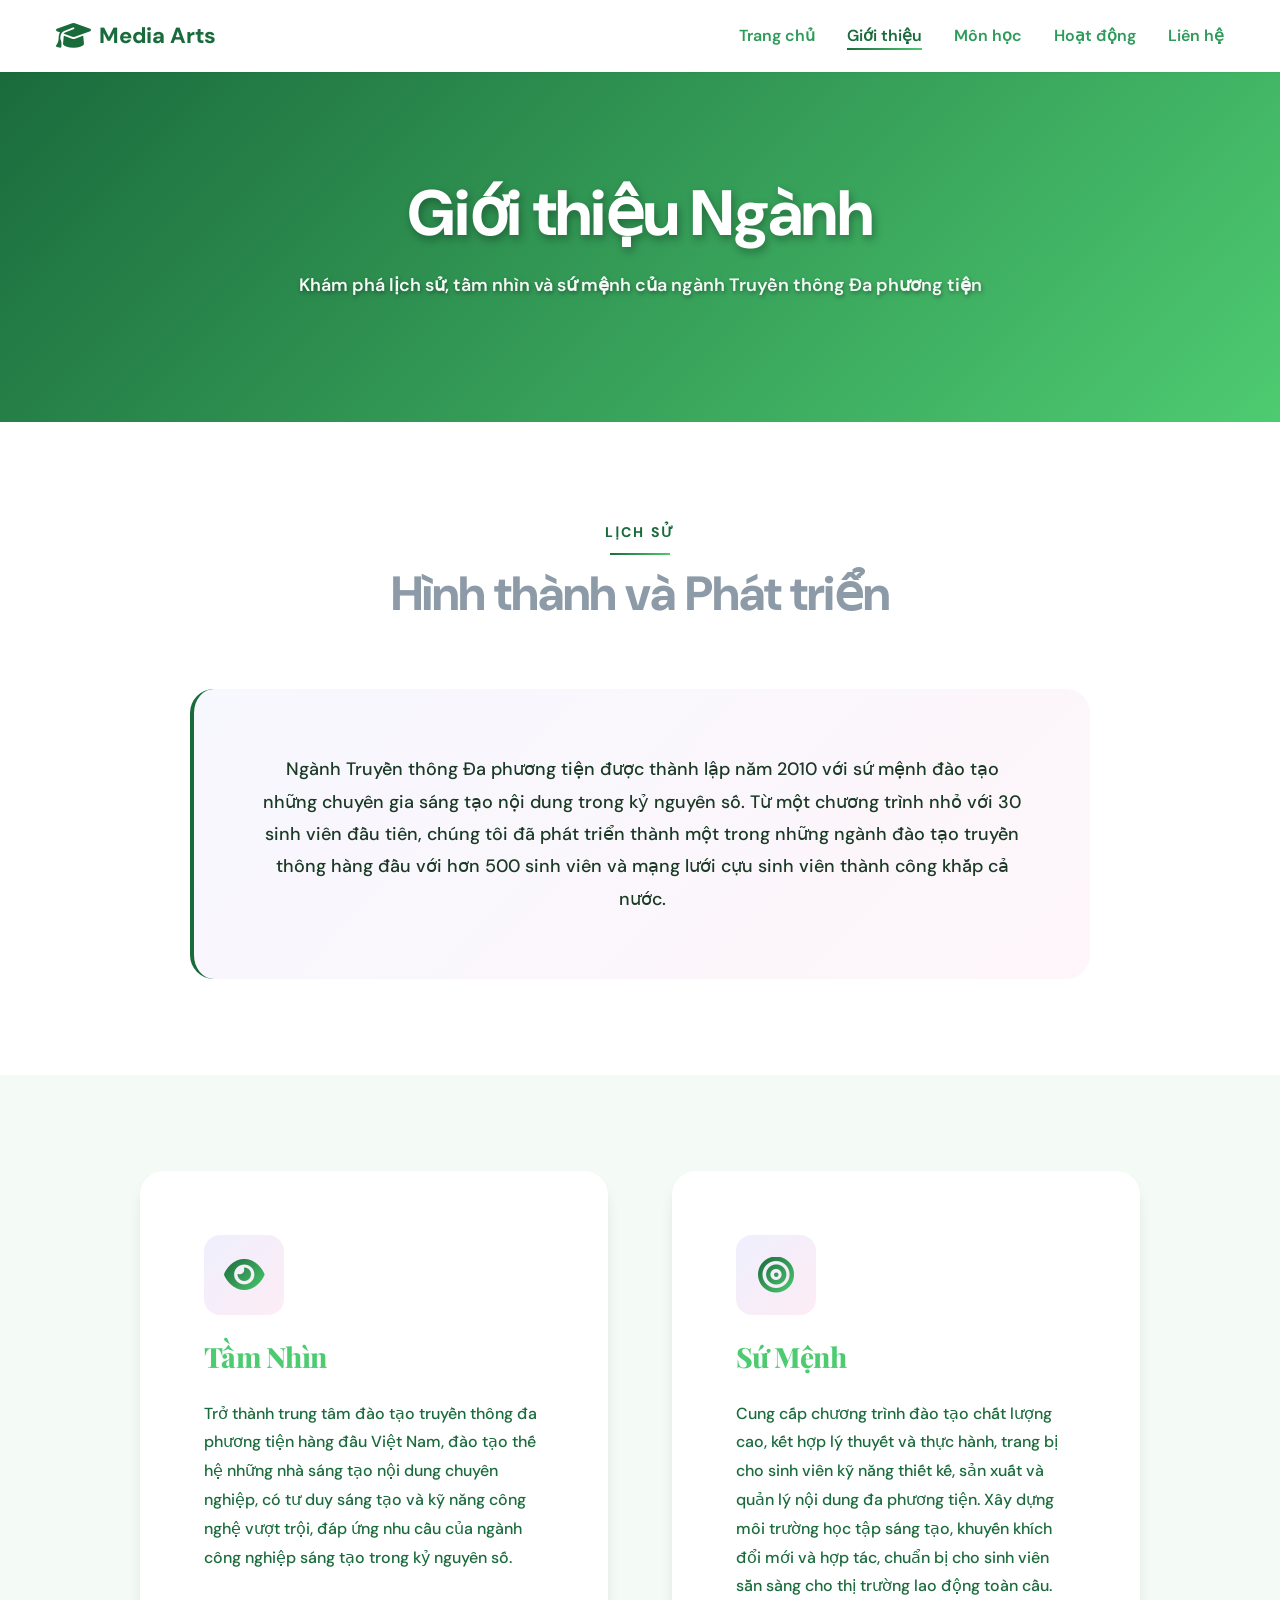
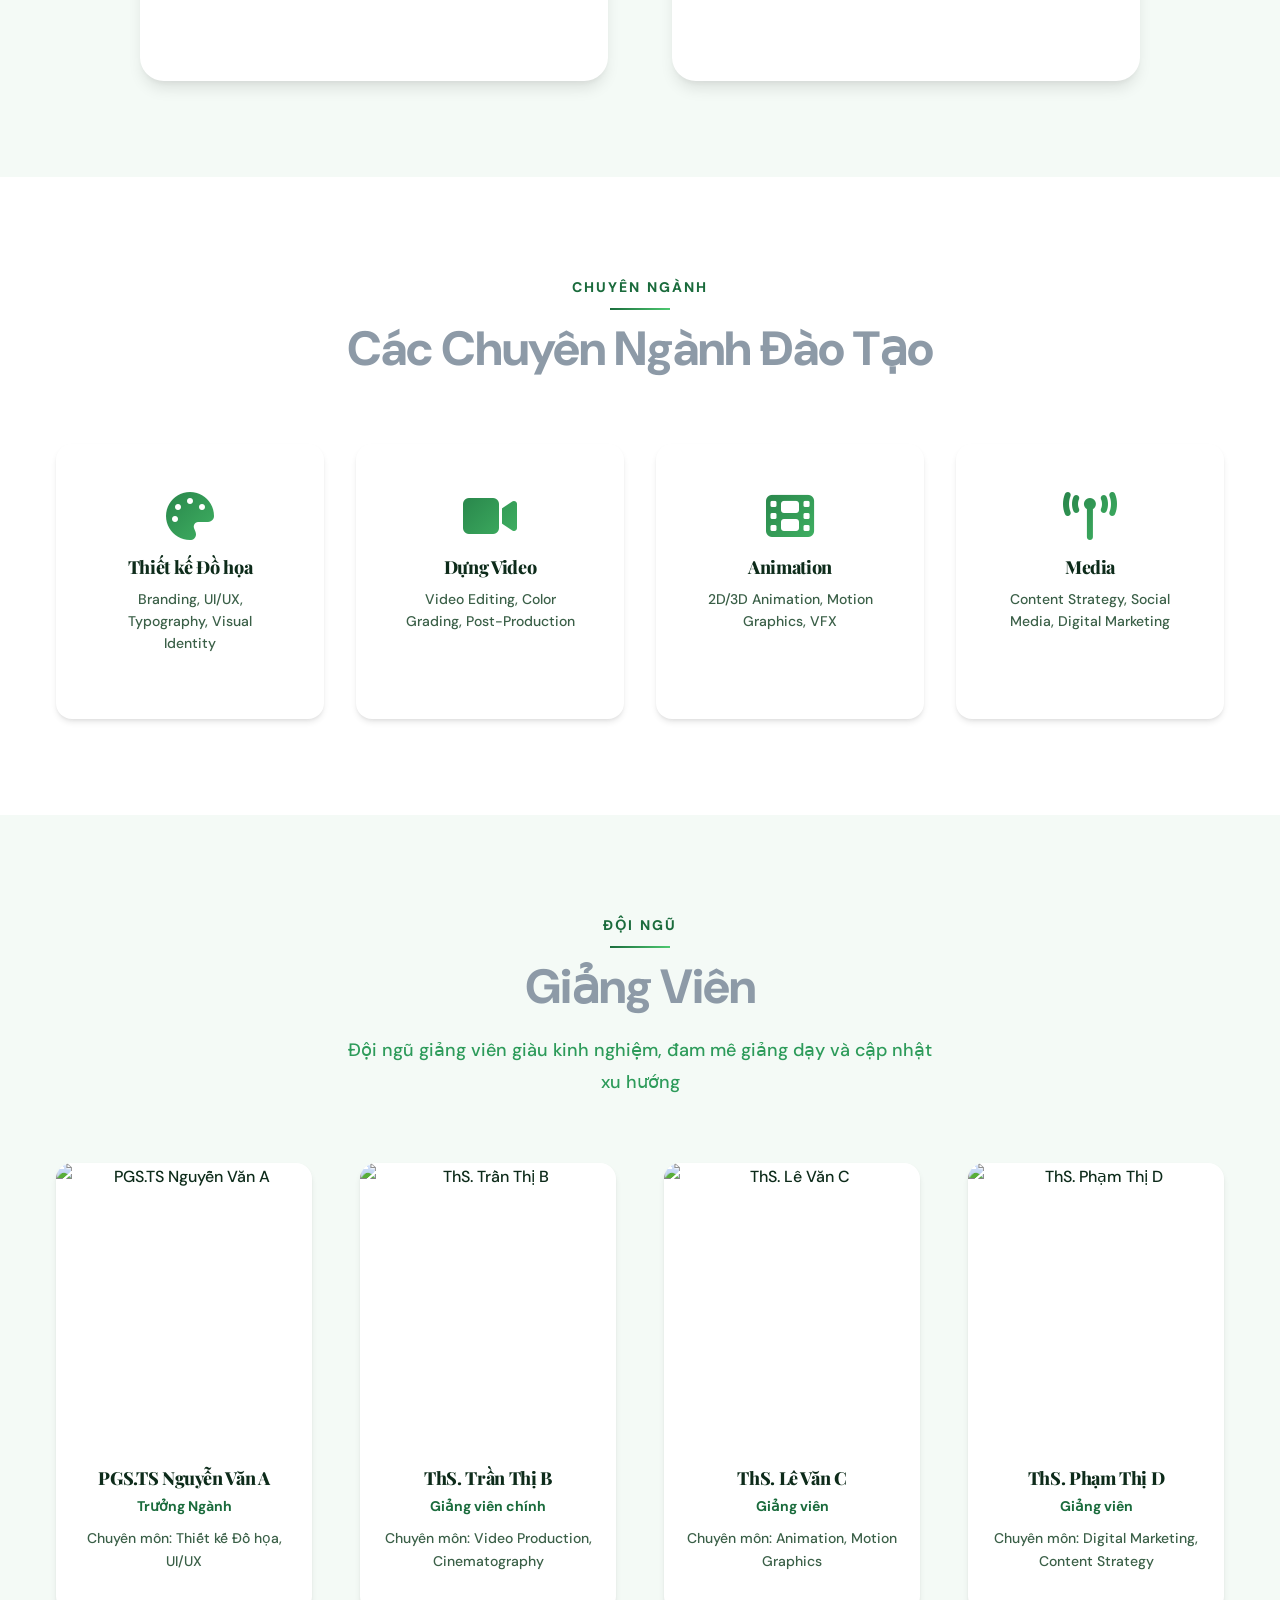
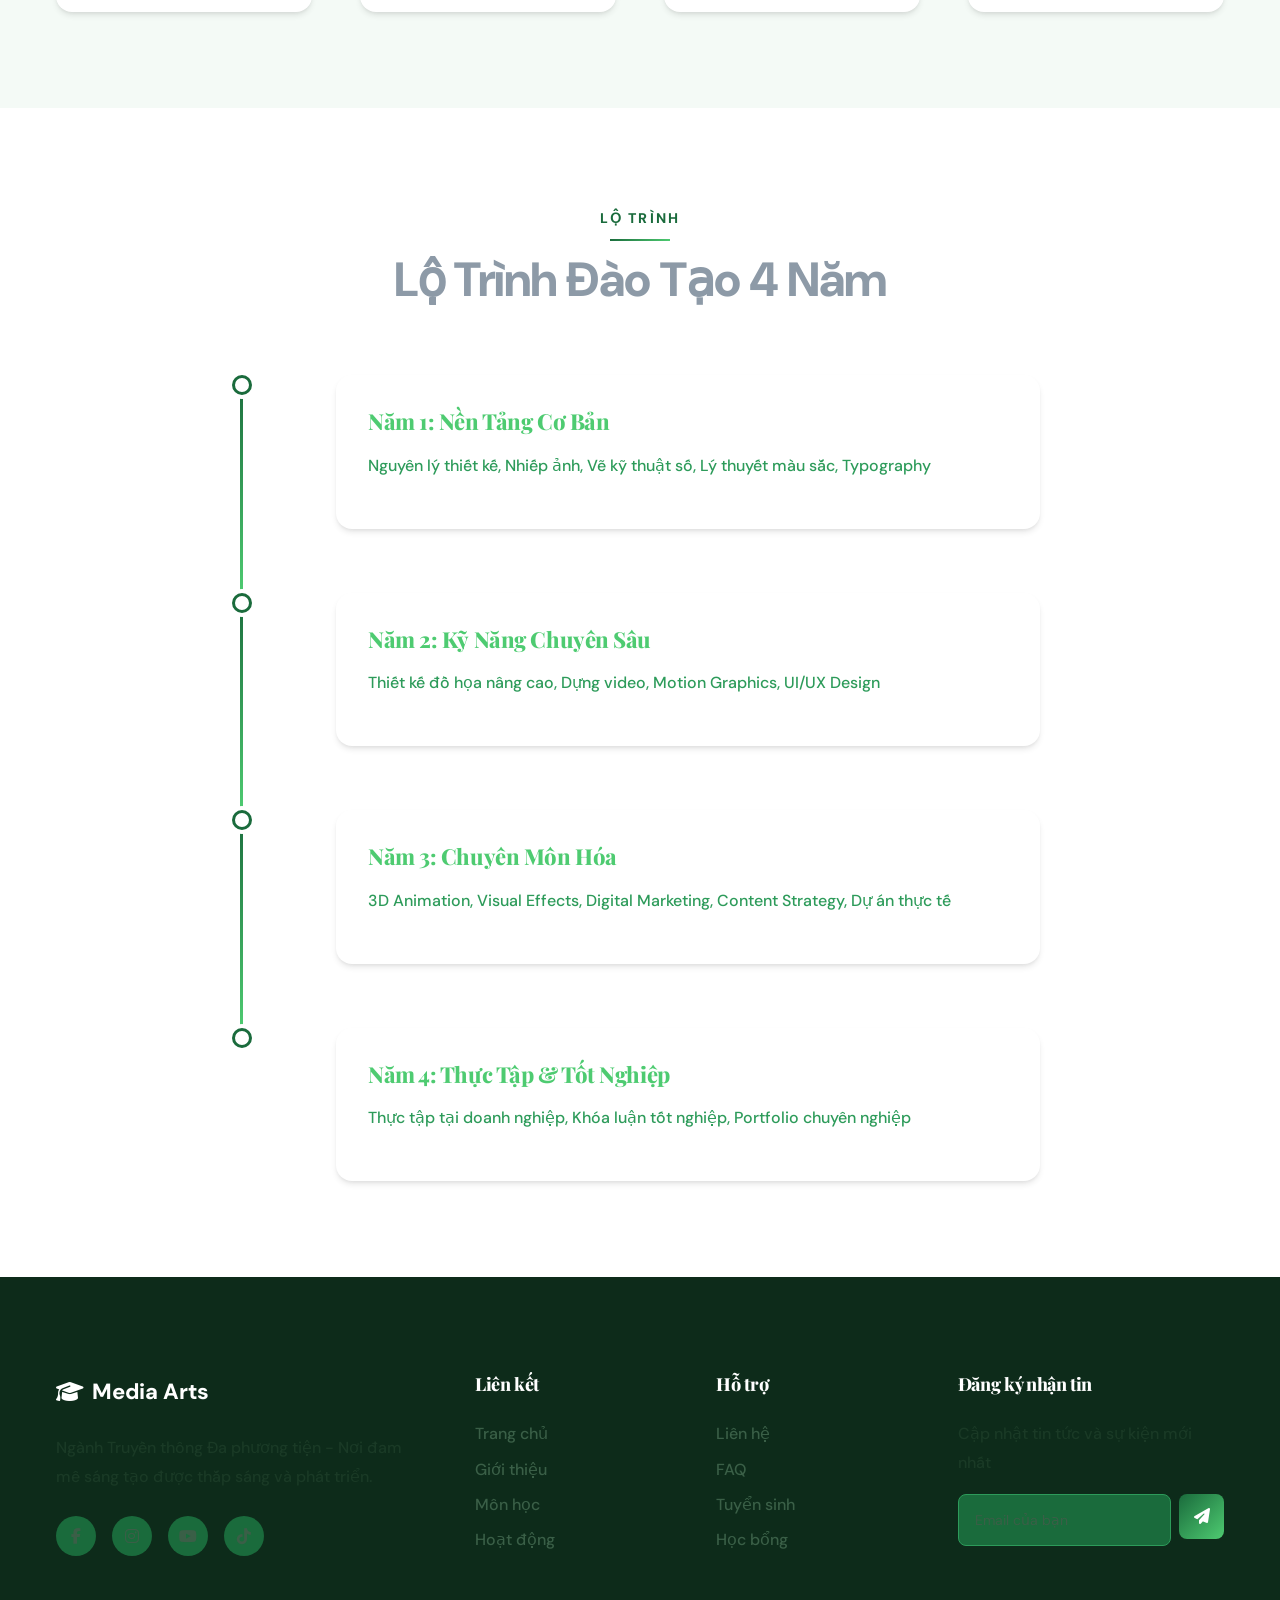
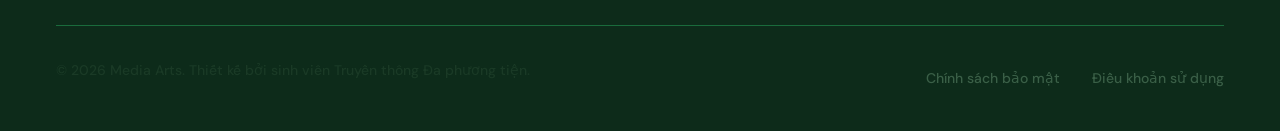
==== commit 2347eb1c: "aaa" ====
--- a/about.html
+++ b/about.html
@@ -46,15 +46,6 @@
                     <i class="fas fa-times"></i>
                 </div>
             </div>
-            
-            <div class="nav__actions">
-                <button class="theme-toggle" id="theme-toggle" aria-label="Toggle dark mode">
-                    <i class="fas fa-moon"></i>
-                </button>
-                <div class="nav__toggle" id="nav-toggle">
-                    <i class="fas fa-bars"></i>
-                </div>
-            </div>
         </nav>
     </header>
 
@@ -222,7 +213,6 @@
 
                 <div class="roadmap__timeline" data-aos="fade-up" data-aos-delay="200">
                     <div class="timeline__item">
-                        <div class="timeline__marker">1</div>
                         <div class="timeline__content">
                             <h3>Năm 1: Nền Tảng Cơ Bản</h3>
                             <p>Nguyên lý thiết kế, Nhiếp ảnh, Vẽ kỹ thuật số, Lý thuyết màu sắc, Typography</p>
@@ -230,7 +220,6 @@
                     </div>
 
                     <div class="timeline__item">
-                        <div class="timeline__marker">2</div>
                         <div class="timeline__content">
                             <h3>Năm 2: Kỹ Năng Chuyên Sâu</h3>
                             <p>Thiết kế đồ họa nâng cao, Dựng video, Motion Graphics, UI/UX Design</p>
@@ -238,7 +227,6 @@
                     </div>
 
                     <div class="timeline__item">
-                        <div class="timeline__marker">3</div>
                         <div class="timeline__content">
                             <h3>Năm 3: Chuyên Môn Hóa</h3>
                             <p>3D Animation, Visual Effects, Digital Marketing, Content Strategy, Dự án thực tế</p>
@@ -246,7 +234,6 @@
                     </div>
 
                     <div class="timeline__item">
-                        <div class="timeline__marker">4</div>
                         <div class="timeline__content">
                             <h3>Năm 4: Thực Tập & Tốt Nghiệp</h3>
                             <p>Thực tập tại doanh nghiệp, Khóa luận tốt nghiệp, Portfolio chuyên nghiệp</p>
@@ -260,41 +247,64 @@
     <!-- Footer -->
     <footer class="footer">
         <div class="container">
-            <div class="footer__grid">
+            <div class="footer__container">
                 <div class="footer__column">
-                    <h3 class="footer__title">
+                    <a href="index.html" class="footer__logo">
                         <i class="fas fa-graduation-cap"></i>
-                        Media Arts
-                    </h3>
+                        <span>Media Arts</span>
+                    </a>
                     <p class="footer__description">
-                        Ngành Truyền thông Đa phương tiện - Nơi ý tưởng sáng tạo trở thành hiện thực.
+                        Ngành Truyền thông Đa phương tiện - Nơi đam mê sáng tạo 
+                        được thắp sáng và phát triển.
                     </p>
+                    <div class="footer__social">
+                        <a href="#" class="footer__social-link"><i class="fab fa-facebook-f"></i></a>
+                        <a href="#" class="footer__social-link"><i class="fab fa-instagram"></i></a>
+                        <a href="#" class="footer__social-link"><i class="fab fa-youtube"></i></a>
+                        <a href="#" class="footer__social-link"><i class="fab fa-tiktok"></i></a>
+                    </div>
                 </div>
 
                 <div class="footer__column">
-                    <h4 class="footer__heading">Liên kết</h4>
+                    <h3 class="footer__title">Liên kết</h3>
                     <ul class="footer__links">
                         <li><a href="index.html">Trang chủ</a></li>
                         <li><a href="about.html">Giới thiệu</a></li>
                         <li><a href="courses.html">Môn học</a></li>
                         <li><a href="activities.html">Hoạt động</a></li>
+                    </ul>
+                </div>
+
+                <div class="footer__column">
+                    <h3 class="footer__title">Hỗ trợ</h3>
+                    <ul class="footer__links">
                         <li><a href="contact.html">Liên hệ</a></li>
+                        <li><a href="#faq">FAQ</a></li>
+                        <li><a href="#admission">Tuyển sinh</a></li>
+                        <li><a href="#scholarship">Học bổng</a></li>
                     </ul>
                 </div>
 
                 <div class="footer__column">
-                    <h4 class="footer__heading">Theo dõi</h4>
-                    <div class="footer__social">
-                        <a href="#" aria-label="Facebook"><i class="fab fa-facebook"></i></a>
-                        <a href="#" aria-label="Instagram"><i class="fab fa-instagram"></i></a>
-                        <a href="#" aria-label="YouTube"><i class="fab fa-youtube"></i></a>
-                        <a href="#" aria-label="LinkedIn"><i class="fab fa-linkedin"></i></a>
-                    </div>
+                    <h3 class="footer__title">Đăng ký nhận tin</h3>
+                    <p class="footer__newsletter-text">Cập nhật tin tức và sự kiện mới nhất</p>
+                    <form class="footer__newsletter">
+                        <input type="email" placeholder="Email của bạn" class="newsletter__input">
+                        <button type="submit" class="newsletter__btn">
+                            <i class="fas fa-paper-plane"></i>
+                        </button>
+                    </form>
                 </div>
             </div>
 
             <div class="footer__bottom">
-                <p>&copy; 2026 Media Arts. All rights reserved.</p>
+                <p class="footer__copyright">
+                    &copy; 2026 Media Arts. Thiết kế bởi sinh viên Truyền thông Đa phương tiện.
+                </p>
+                <div class="footer__links-bottom">
+                    <a href="#privacy">Chính sách bảo mật</a>
+                    <a href="#terms">Điều khoản sử dụng</a>
+                </div>
             </div>
         </div>
     </footer>
@@ -310,7 +320,6 @@
     <!-- JavaScript Files -->
     <script src="js/main.js"></script>
     <script src="js/navbar.js"></script>
-    <script src="js/darkmode.js"></script>
     <script src="js/animations.js"></script>
 </body>
 </html>
--- a/css/variables.css
+++ b/css/variables.css
@@ -19,7 +19,7 @@
   --color-text-light: #3A5F47;
   
   /* Neutral Colors */
-  --color-black: #0D2B1A;
+  --color-black: #8d9aa7;
   --color-gray-100: #F4FAF6;
   --color-gray-200: #EAF5EE;
   --color-gray-300: #C3E6CF;
@@ -122,12 +122,12 @@
   --header-height: 4.5rem;
 }
 
-/* Dark Mode Variables */
-body.dark-mode {
+/* Dark Mode Variables - DISABLED */
+/* body.dark-mode {
   --color-white: #0D2B1A;
   --color-off-white: #0F4526;
   --color-surface: #1A6B3C;
-  --color-black: #F4FAF6;
+  --color-black: #8d9aa7;
   --color-text-dark: #F4FAF6;
   --color-text-mid: #C3E6CF;
   --color-text-light: #A8E6BC;
@@ -141,7 +141,7 @@
   --color-gray-700: #C3E6CF;
   --color-gray-800: #EAF5EE;
   --color-gray-900: #F4FAF6;
-}
+} */
 
 /* Custom Scrollbar */
 ::-webkit-scrollbar {
--- a/css/base.css
+++ b/css/base.css
@@ -24,11 +24,16 @@
   font-weight: var(--fw-regular);
   line-height: 1.7;
   color: var(--color-text-dark);
-  background-color: var(--color-white);
+  background-color: #ffffff !important;
   overflow-x: hidden;
   transition: background-color var(--transition-base), color var(--transition-base);
   -webkit-font-smoothing: antialiased;
   -moz-osx-font-smoothing: grayscale;
+}
+
+/* Ensure light mode always */
+body.dark-mode {
+  background-color: #ffffff !important;
 }
 
 /* ===== TYPOGRAPHY ===== */
--- a/css/layout.css
+++ b/css/layout.css
@@ -244,7 +244,8 @@
   gap: var(--space-md);
 }
 
-.theme-toggle {
+/* Dark Mode Toggle - DISABLED */
+/* .theme-toggle {
   width: 40px;
   height: 40px;
   border-radius: var(--radius-md);
@@ -258,7 +259,7 @@
 .theme-toggle:hover {
   background-color: var(--color-gray-100);
   color: var(--color-primary);
-}
+} */
 
 .nav__toggle,
 .nav__close {
--- a/css/components.css
+++ b/css/components.css
@@ -264,6 +264,7 @@
     opacity: 0;
     transform: translateY(10px);
   }
+
   to {
     opacity: 1;
     transform: translateY(0);
@@ -345,6 +346,7 @@
     opacity: 0;
     transform: translateY(-50px);
   }
+
   to {
     opacity: 1;
     transform: translateY(0);
@@ -356,6 +358,7 @@
     opacity: 0;
     transform: translateY(50px);
   }
+
   to {
     opacity: 1;
     transform: translateY(0);
@@ -385,6 +388,32 @@
 }
 
 /* ===== SOCIAL LINKS ===== */
+.social__icons {
+  display: flex;
+  gap: var(--space-md);
+  flex-wrap: wrap;
+}
+
+.social__icons a {
+  width: 45px;
+  height: 45px;
+  border-radius: var(--radius-lg);
+  display: flex;
+  align-items: center;
+  justify-content: center;
+  background: #f3f4f6 !important;
+  color: #6366f1 !important;
+  font-size: var(--fs-lg);
+  transition: all var(--transition-base);
+}
+
+.social__icons a:hover {
+  background: linear-gradient(135deg, #6366f1 0%, #ec4899 100%) !important;
+  color: #ffffff !important;
+  transform: translateY(-3px);
+  box-shadow: var(--shadow-md);
+}
+
 .social__link {
   width: 40px;
   height: 40px;
--- a/css/sections.css
+++ b/css/sections.css
@@ -11,6 +11,42 @@
   background-attachment: fixed;
   position: relative;
   overflow: hidden;
+}
+
+/* Page Hero (for other pages) */
+.page-hero {
+  min-height: 350px;
+  display: flex;
+  align-items: center;
+  justify-content: center;
+  background-size: cover;
+  background-position: center;
+  position: relative;
+  padding: var(--space-4xl) 0;
+}
+
+.page-hero__content {
+  text-align: center;
+  max-width: 800px;
+  margin: 0 auto;
+}
+
+.page-hero__title {
+  font-family: var(--font-display);
+  font-size: var(--fs-5xl);
+  line-height: 1.2;
+  margin-bottom: var(--space-md);
+  font-weight: var(--fw-bold);
+  color: var(--color-white);
+  text-shadow: 2px 4px 8px rgba(0, 0, 0, 0.3);
+}
+
+.page-hero__description {
+  font-size: var(--fs-lg);
+  line-height: 1.8;
+  font-weight: var(--fw-medium);
+  color: var(--color-off-white);
+  text-shadow: 1px 2px 4px rgba(0, 0, 0, 0.4);
 }
 
 .hero::before {
@@ -328,6 +364,7 @@
 .program__title {
   font-size: var(--fs-2xl);
   margin-bottom: var(--space-md);
+  color: var(--color-accent);
 }
 
 .program__description {
@@ -633,10 +670,260 @@
   width: 30px;
 }
 
+/* ===== ABOUT PAGE SECTIONS ===== */
+/* Vision & Mission Grid */
+.vision-mission__grid {
+  display: grid;
+  grid-template-columns: repeat(2, 1fr);
+  gap: var(--space-3xl);
+  max-width: 1000px;
+  margin: 0 auto;
+}
+
+.vision-mission__card {
+  background: var(--color-white);
+  padding: var(--space-3xl);
+  border-radius: var(--radius-2xl);
+  box-shadow: var(--shadow-lg);
+  transition: all var(--transition-base);
+}
+
+.vision-mission__card:hover {
+  transform: translateY(-5px);
+  box-shadow: var(--shadow-2xl);
+}
+
+.vision-mission__icon {
+  width: 80px;
+  height: 80px;
+  display: flex;
+  align-items: center;
+  justify-content: center;
+  border-radius: var(--radius-xl);
+  background: linear-gradient(135deg, rgba(99, 102, 241, 0.1) 0%, rgba(236, 72, 153, 0.1) 100%);
+  margin-bottom: var(--space-lg);
+}
+
+.vision-mission__icon i {
+  font-size: var(--fs-3xl);
+  background: var(--gradient-primary);
+  -webkit-background-clip: text;
+  -webkit-text-fill-color: transparent;
+  background-clip: text;
+}
+
+.vision-mission__card h3 {
+  font-size: var(--fs-2xl);
+  margin-bottom: var(--space-lg);
+  color: var(--color-accent);
+}
+
+.vision-mission__card p {
+  color: var(--color-gray-800);
+  line-height: 1.8;
+  font-weight: var(--fw-regular);
+}
+
+/* Specializations Grid */
+.specializations__grid {
+  display: grid;
+  grid-template-columns: repeat(4, 1fr);
+  gap: var(--space-xl);
+  max-width: 1200px;
+  margin: 0 auto;
+}
+
+.specialization__card {
+  background: var(--color-white);
+  padding: var(--space-2xl);
+  border-radius: var(--radius-xl);
+  box-shadow: var(--shadow-md);
+  text-align: center;
+  transition: all var(--transition-base);
+}
+
+.specialization__card:hover {
+  transform: translateY(-10px);
+  box-shadow: var(--shadow-xl);
+}
+
+.specialization__card i {
+  font-size: var(--fs-4xl);
+  background: var(--gradient-primary);
+  -webkit-background-clip: text;
+  -webkit-text-fill-color: transparent;
+  background-clip: text;
+  margin-bottom: var(--space-md);
+  display: block;
+}
+
+.specialization__card h3 {
+  font-size: var(--fs-lg);
+  margin-bottom: var(--space-sm);
+  color: var(--color-gray-900);
+}
+
+.specialization__card p {
+  font-size: var(--fs-sm);
+  color: var(--color-gray-600);
+  line-height: 1.6;
+}
+
+/* Teachers Grid */
+.teachers__grid {
+  display: grid;
+  grid-template-columns: repeat(4, 1fr);
+  gap: var(--space-2xl);
+  max-width: 1200px;
+  margin: 0 auto;
+}
+
+.teacher__card {
+  background: var(--color-white);
+  border-radius: var(--radius-xl);
+  overflow: hidden;
+  box-shadow: var(--shadow-md);
+  transition: all var(--transition-base);
+  text-align: center;
+}
+
+.teacher__card:hover {
+  transform: translateY(-10px);
+  box-shadow: var(--shadow-2xl);
+}
+
+.teacher__image {
+  width: 100%;
+  height: 280px;
+  overflow: hidden;
+}
+
+.teacher__image img {
+  width: 100%;
+  height: 100%;
+  object-fit: cover;
+  transition: transform var(--transition-slow);
+}
+
+.teacher__card:hover .teacher__image img {
+  transform: scale(1.1);
+}
+
+.teacher__name {
+  font-size: var(--fs-lg);
+  margin: var(--space-lg) var(--space-md) var(--space-xs);
+  color: var(--color-gray-900);
+  font-weight: var(--fw-bold);
+}
+
+.teacher__role {
+  font-size: var(--fs-sm);
+  color: var(--color-primary);
+  font-weight: var(--fw-semibold);
+  margin-bottom: var(--space-sm);
+}
+
+.teacher__specialty {
+  font-size: var(--fs-sm);
+  color: var(--color-gray-600);
+  padding: 0 var(--space-md) var(--space-lg);
+  line-height: 1.6;
+}
+
+/* Roadmap Timeline */
+.roadmap__timeline {
+  max-width: 800px;
+  margin: 0 auto;
+  position: relative;
+}
+
+.timeline__item {
+  position: relative;
+  padding-left: var(--space-4xl);
+  padding-bottom: var(--space-3xl);
+}
+
+.timeline__item:last-child {
+  padding-bottom: 0;
+}
+
+.timeline__item::before {
+  content: '';
+  position: absolute;
+  left: 0;
+  top: 0;
+  width: 3px;
+  height: 100%;
+  background: var(--gradient-primary);
+}
+
+.timeline__item:last-child::before {
+  display: none;
+}
+
+.timeline__item::after {
+  content: '';
+  position: absolute;
+  left: -8px;
+  top: 0;
+  width: 20px;
+  height: 20px;
+  border-radius: var(--radius-full);
+  background: var(--color-white);
+  border: 3px solid var(--color-primary);
+  box-shadow: 0 0 0 4px var(--color-white);
+}
+
+.timeline__content {
+  background: var(--color-white);
+  padding: var(--space-xl);
+  border-radius: var(--radius-xl);
+  box-shadow: var(--shadow-md);
+  transition: all var(--transition-base);
+}
+
+.timeline__content:hover {
+  transform: translateX(10px);
+  box-shadow: var(--shadow-xl);
+}
+
+.timeline__content h3 {
+  font-size: var(--fs-xl);
+  margin-bottom: var(--space-md);
+  color: var(--color-accent);
+}
+
+.timeline__content p {
+  color: var(--color-gray-700);
+  line-height: 1.8;
+  font-weight: var(--fw-regular);
+}
+
+.about__timeline {
+  max-width: 900px;
+  margin: 0 auto;
+  padding: var(--space-3xl);
+  background: linear-gradient(135deg, rgba(99, 102, 241, 0.05) 0%, rgba(236, 72, 153, 0.05) 100%);
+  border-radius: var(--radius-2xl);
+  border-left: 4px solid var(--color-primary);
+}
+
 /* ===== CONTACT SECTION ===== */
 .contact {
-  background: var(--color-white);
-  position: relative;
+  background: #ffffff !important;
+  position: relative;
+}
+
+.contact .section {
+  background: #ffffff !important;
+}
+
+.contact__grid {
+  display: grid;
+  grid-template-columns: 1fr 1fr;
+  gap: var(--space-3xl);
+  max-width: 1200px;
+  margin: 0 auto;
 }
 
 .contact__container {
@@ -648,10 +935,17 @@
 }
 
 .contact__info {
-  background: linear-gradient(135deg, #667eea 0%, #764ba2 100%);
+  background: #ffffff !important;
   padding: var(--space-3xl);
   border-radius: var(--radius-2xl);
-  color: var(--color-white);
+  border: 2px solid #e5e7eb;
+  box-shadow: var(--shadow-md);
+}
+
+.contact__info h2,
+.contact__info h4,
+.contact__info p {
+  color: #1f2937 !important;
 }
 
 .info__item {
@@ -664,7 +958,7 @@
   width: 50px;
   height: 50px;
   border-radius: var(--radius-lg);
-  background: rgba(255, 255, 255, 0.2);
+  background: linear-gradient(135deg, rgba(99, 102, 241, 0.1) 0%, rgba(236, 72, 153, 0.1) 100%) !important;
   display: flex;
   align-items: center;
   justify-content: center;
@@ -673,19 +967,31 @@
 
 .info__icon i {
   font-size: var(--fs-xl);
+  background: linear-gradient(135deg, #6366f1 0%, #ec4899 100%) !important;
+  -webkit-background-clip: text;
+  -webkit-text-fill-color: transparent;
+  background-clip: text;
 }
 
 .info__title {
   font-size: var(--fs-base);
   font-weight: var(--fw-bold);
   margin-bottom: var(--space-xs);
-  color: var(--color-white);
+  color: var(--color-gray-900);
 }
 
 .info__text {
   font-size: var(--fs-sm);
-  opacity: 0.95;
+  color: var(--color-gray-700);
   font-weight: var(--fw-medium);
+}
+
+.info__content h4 {
+  margin-bottom: var(--space-xs);
+}
+
+.info__content p {
+  margin-bottom: var(--space-xs);
 }
 
 .social__links {
@@ -695,20 +1001,133 @@
 }
 
 .social__links .social__link {
-  background: rgba(255, 255, 255, 0.2);
-  color: var(--color-white);
+  background: #f3f4f6 !important;
+  color: #6366f1 !important;
 }
 
 .social__links .social__link:hover {
-  background: var(--color-white);
-  color: var(--color-primary);
+  background: #6366f1 !important;
+  color: #ffffff !important;
+}
+
+.contact__form-wrapper {
+  width: 100%;
 }
 
 .contact__form {
-  background: var(--color-white);
+  background: #ffffff !important;
   padding: var(--space-2xl);
   border-radius: var(--radius-2xl);
-  border: 2px solid var(--color-gray-200);
+  border: 2px solid #e5e7eb;
+  box-shadow: var(--shadow-md);
+}
+
+.contact__form h3,
+.contact__form label,
+.contact__form input,
+.contact__form select,
+.contact__form textarea {
+  color: #1f2937 !important;
+}
+
+.contact__form input,
+.contact__form select,
+.contact__form textarea {
+  background: #ffffff !important;
+  border-color: #d1d5db !important;
+}
+
+.contact__form input::placeholder,
+.contact__form textarea::placeholder {
+  color: #9ca3af !important;
+}
+
+.contact .required {
+  color: #ef4444 !important;
+}
+
+.contact .form__error {
+  color: #ef4444 !important;
+}
+
+.contact .form__label {
+  color: #374151 !important;
+}
+
+.contact .btn--primary {
+  background: linear-gradient(135deg, #6366f1 0%, #ec4899 100%) !important;
+  color: #ffffff !important;
+}
+
+.contact .btn--primary:hover {
+  transform: translateY(-2px);
+}
+
+/* ===== ACTIVITIES ===== */
+.activities__grid {
+  display: grid;
+  grid-template-columns: repeat(3, 1fr);
+  gap: var(--space-2xl);
+  margin-top: var(--space-2xl);
+}
+
+.activity__card {
+  background: var(--color-white);
+  border-radius: var(--radius-lg);
+  overflow: hidden;
+  box-shadow: var(--shadow-md);
+  transition: all var(--transition-base);
+}
+
+.activity__card:hover {
+  transform: translateY(-8px);
+  box-shadow: var(--shadow-xl);
+}
+
+.activity__card a {
+  display: block;
+  position: relative;
+  overflow: hidden;
+}
+
+.activity__card img {
+  width: 100%;
+  height: 250px;
+  object-fit: cover;
+  transition: transform var(--transition-base);
+}
+
+.activity__card:hover img {
+  transform: scale(1.1);
+}
+
+.activity__content {
+  padding: var(--space-xl);
+}
+
+.activity__tag {
+  display: inline-block;
+  padding: var(--space-xs) var(--space-md);
+  background: linear-gradient(135deg, var(--color-primary) 0%, var(--color-accent) 100%);
+  color: var(--color-white);
+  font-size: var(--fs-sm);
+  font-weight: var(--fw-medium);
+  border-radius: var(--radius-full);
+  margin-bottom: var(--space-md);
+}
+
+.activity__content h3 {
+  font-size: var(--fs-xl);
+  font-weight: var(--fw-semibold);
+  color: var(--color-text-dark);
+  margin-bottom: var(--space-sm);
+  line-height: 1.3;
+}
+
+.activity__content p {
+  font-size: var(--fs-base);
+  color: var(--color-text-mid);
+  line-height: 1.6;
 }
 
 /* ===== FOOTER ===== */
@@ -750,7 +1169,7 @@
   height: 40px;
   border-radius: var(--radius-full);
   background: var(--color-gray-800);
-  color: var(--color-gray-300);
+  color: var(--color-gray-600);
   display: flex;
   align-items: center;
   justify-content: center;
@@ -774,7 +1193,7 @@
 }
 
 .footer__links a {
-  color: var(--color-gray-400);
+  color: var(--color-gray-600);
   transition: color var(--transition-fast);
 }
 
@@ -834,7 +1253,7 @@
 
 .footer__links-bottom a {
   font-size: var(--fs-sm);
-  color: var(--color-gray-400);
+  color: var(--color-gray-600);
   transition: color var(--transition-fast);
 }
 
--- a/css/responsive.css
+++ b/css/responsive.css
@@ -45,6 +45,11 @@
   /* Contact */
   .contact__container {
     grid-template-columns: 1fr;
+  }
+
+  /* Activities */
+  .activities__grid {
+    grid-template-columns: repeat(2, 1fr);
   }
 
   /* Footer */
@@ -133,6 +138,19 @@
     padding: var(--space-3xl) 0;
   }
 
+  .page-hero {
+    min-height: 250px;
+    padding: var(--space-3xl) 0;
+  }
+
+  .page-hero__title {
+    font-size: var(--fs-3xl);
+  }
+
+  .page-hero__description {
+    font-size: var(--fs-base);
+  }
+
   .hero__container {
     grid-template-columns: 1fr;
     gap: var(--space-2xl);
@@ -249,6 +267,14 @@
   }
 
   /* ===== ACTIVITIES ===== */
+  .activities__grid {
+    grid-template-columns: 1fr;
+  }
+
+  .activity__card img {
+    height: 200px;
+  }
+
   .activities__filters {
     gap: var(--space-sm);
   }
@@ -293,14 +319,44 @@
     right: 0.5rem;
   }
 
+  /* ===== ABOUT PAGE ===== */
+  .vision-mission__grid {
+    grid-template-columns: 1fr;
+    gap: var(--space-2xl);
+  }
+
+  .specializations__grid {
+    grid-template-columns: repeat(2, 1fr);
+    gap: var(--space-lg);
+  }
+
+  .teachers__grid {
+    grid-template-columns: repeat(2, 1fr);
+    gap: var(--space-xl);
+  }
+
+  .roadmap__timeline {
+    padding: 0 var(--space-md);
+  }
+
+  .timeline__item {
+    padding-left: var(--space-2xl);
+    padding-bottom: var(--space-2xl);
+  }
+
   /* ===== CONTACT ===== */
-  .contact__container {
+  .contact__grid {
     grid-template-columns: 1fr;
     gap: var(--space-2xl);
   }
 
   .contact__info {
     padding: var(--space-2xl);
+    order: 2;
+  }
+
+  .contact__form-wrapper {
+    order: 1;
   }
 
   .info__item {
@@ -435,6 +491,20 @@
     height: 250px;
   }
 
+  /* About Page - Small Mobile */
+  .specializations__grid {
+    grid-template-columns: 1fr;
+  }
+
+  .teachers__grid {
+    grid-template-columns: 1fr;
+  }
+
+  .timeline__item {
+    padding-left: var(--space-xl);
+  }
+
+  /* Contact */
   .contact__info {
     padding: var(--space-xl);
   }
@@ -516,7 +586,7 @@
 @media (prefers-color-scheme: dark) {
   body:not(.light-mode) {
     --color-white: #0f172a;
-    --color-black: #f1f5f9;
+    --color-black: #8d9aa7;
     --color-gray-100: #1e293b;
     --color-gray-200: #334155;
     --color-gray-800: #f1f5f9;
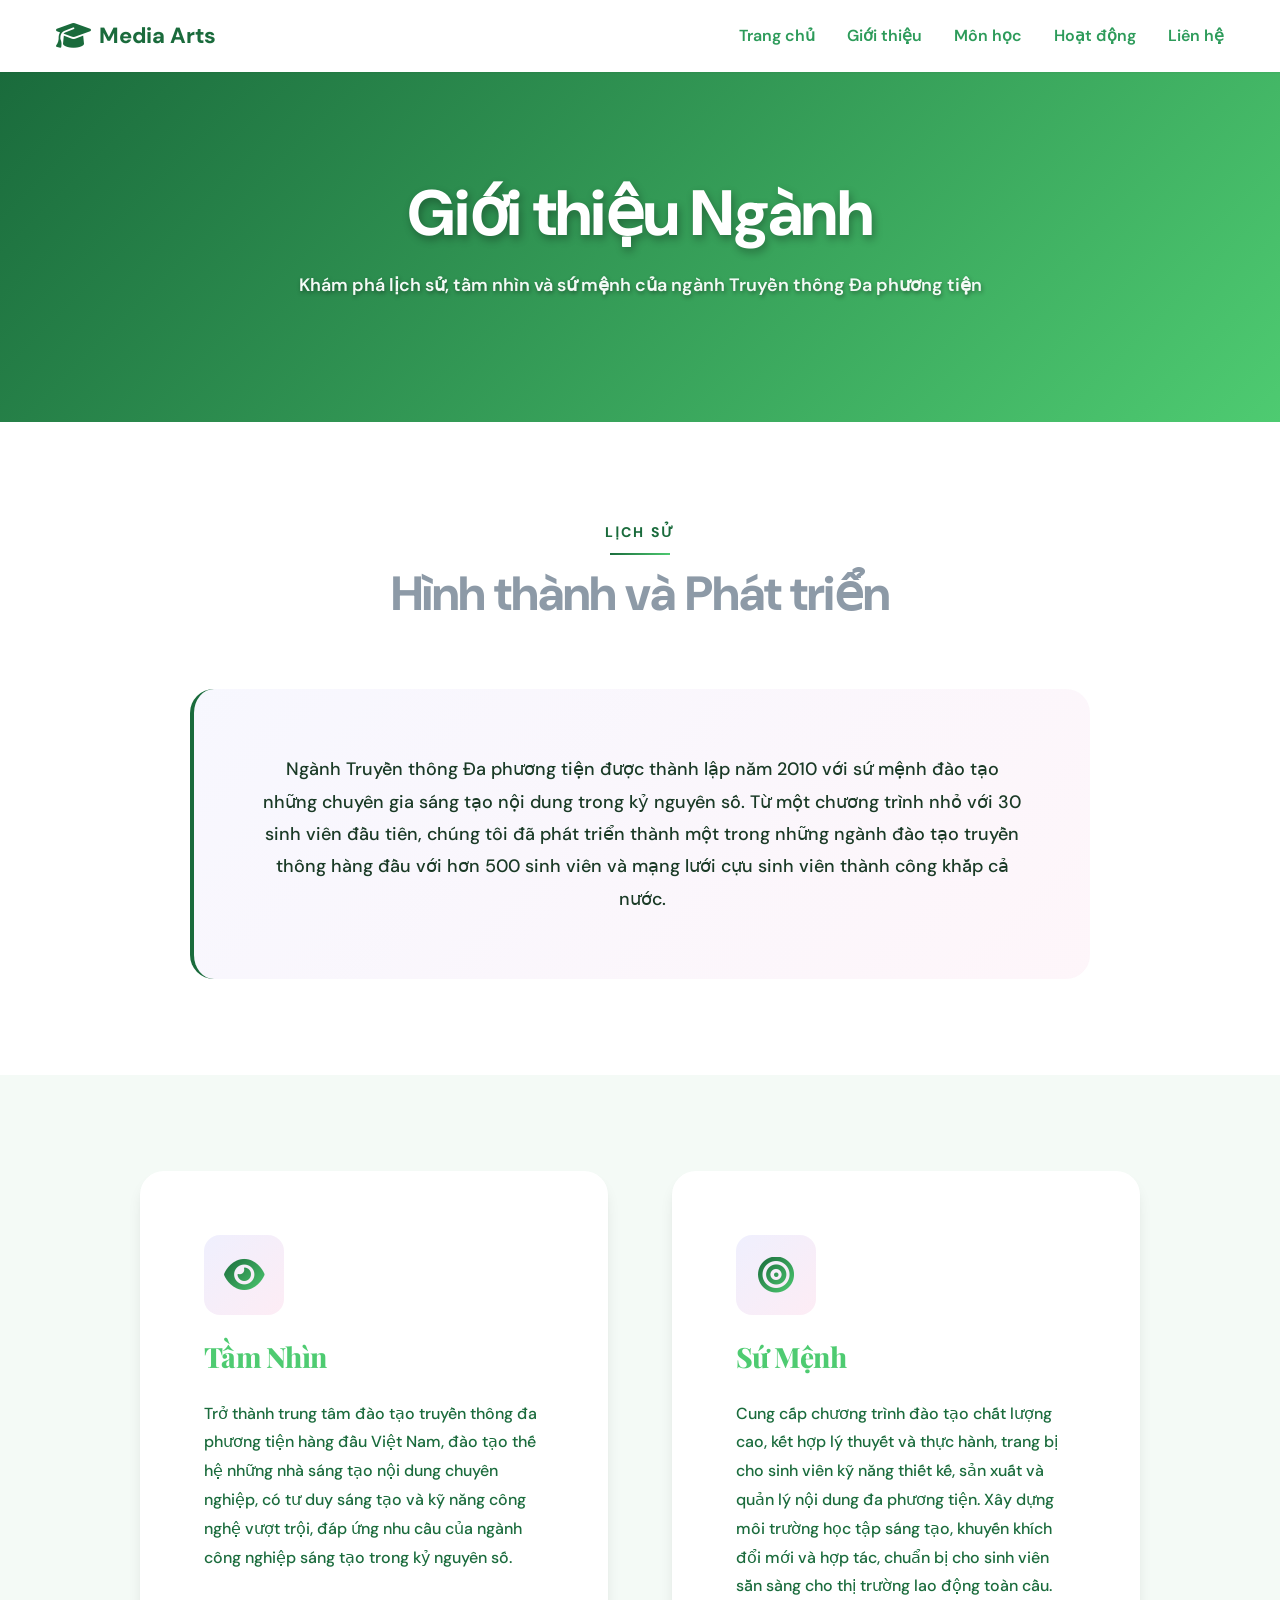
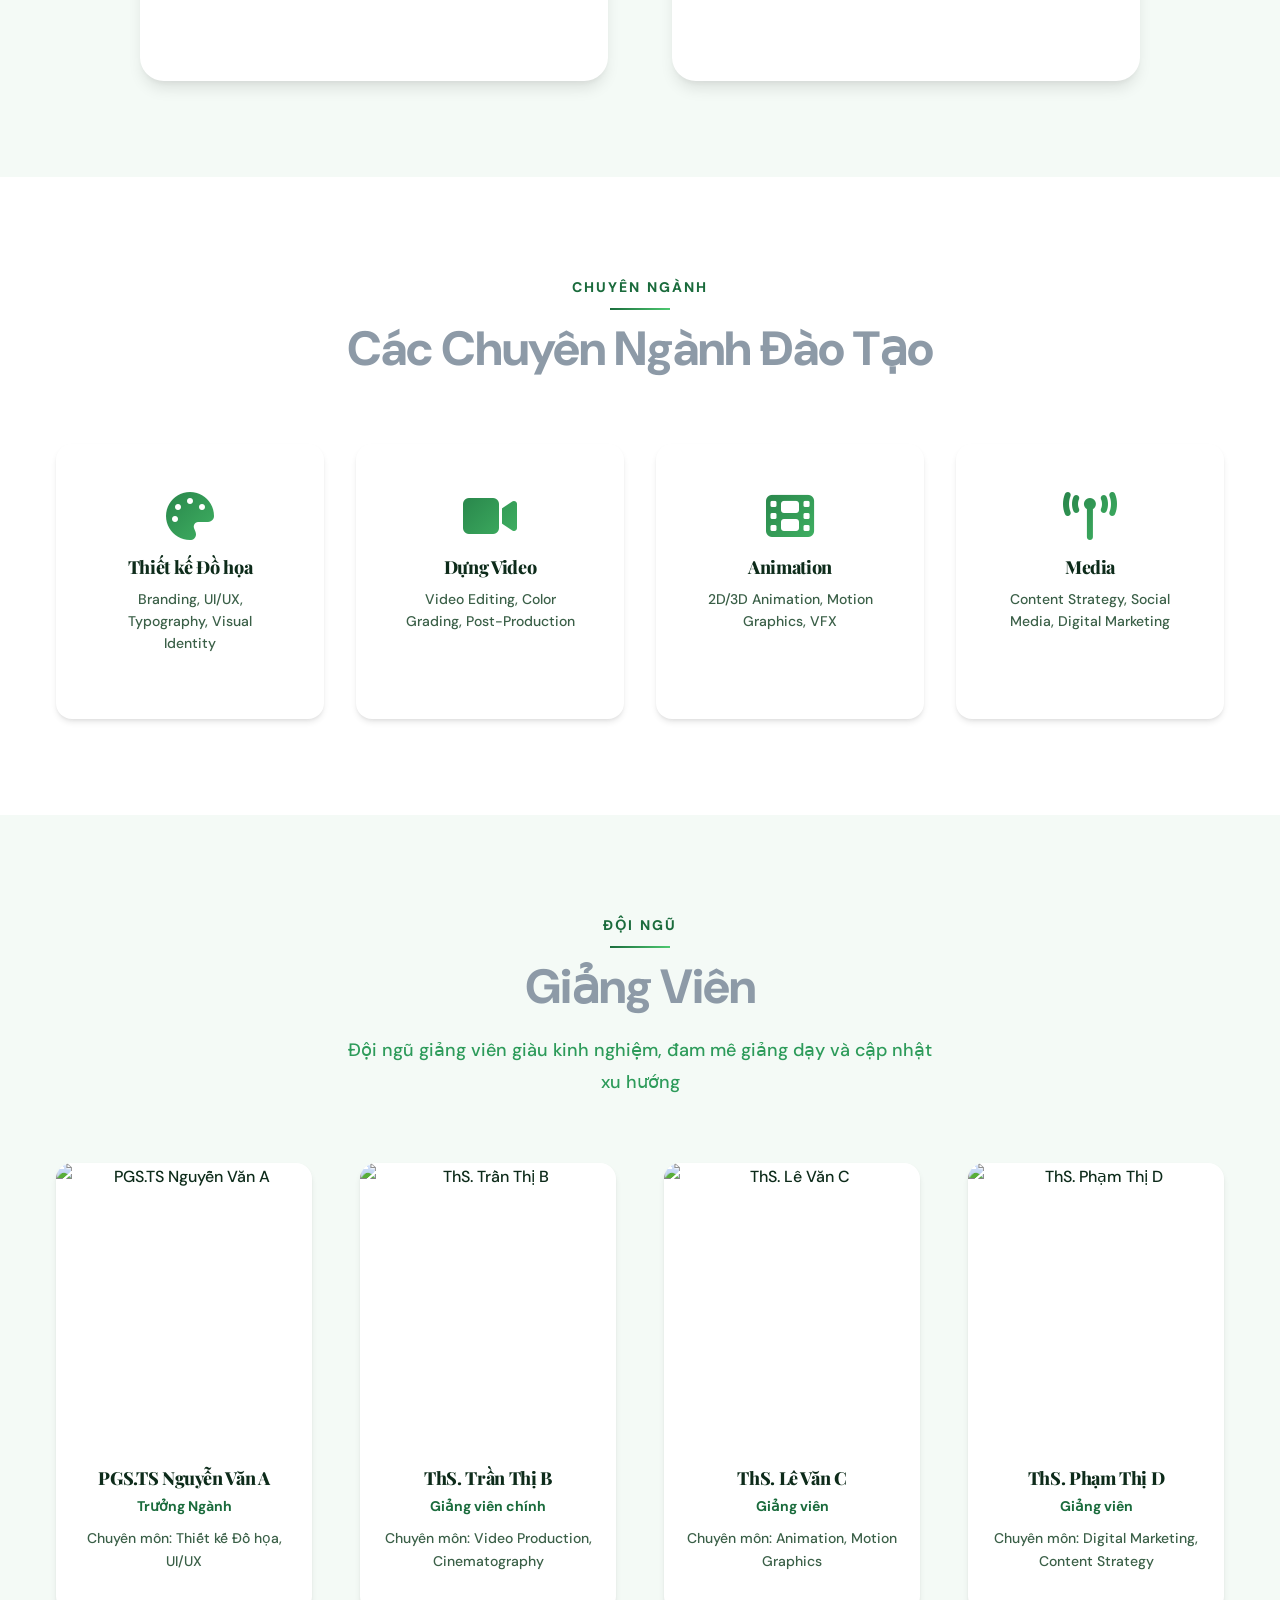
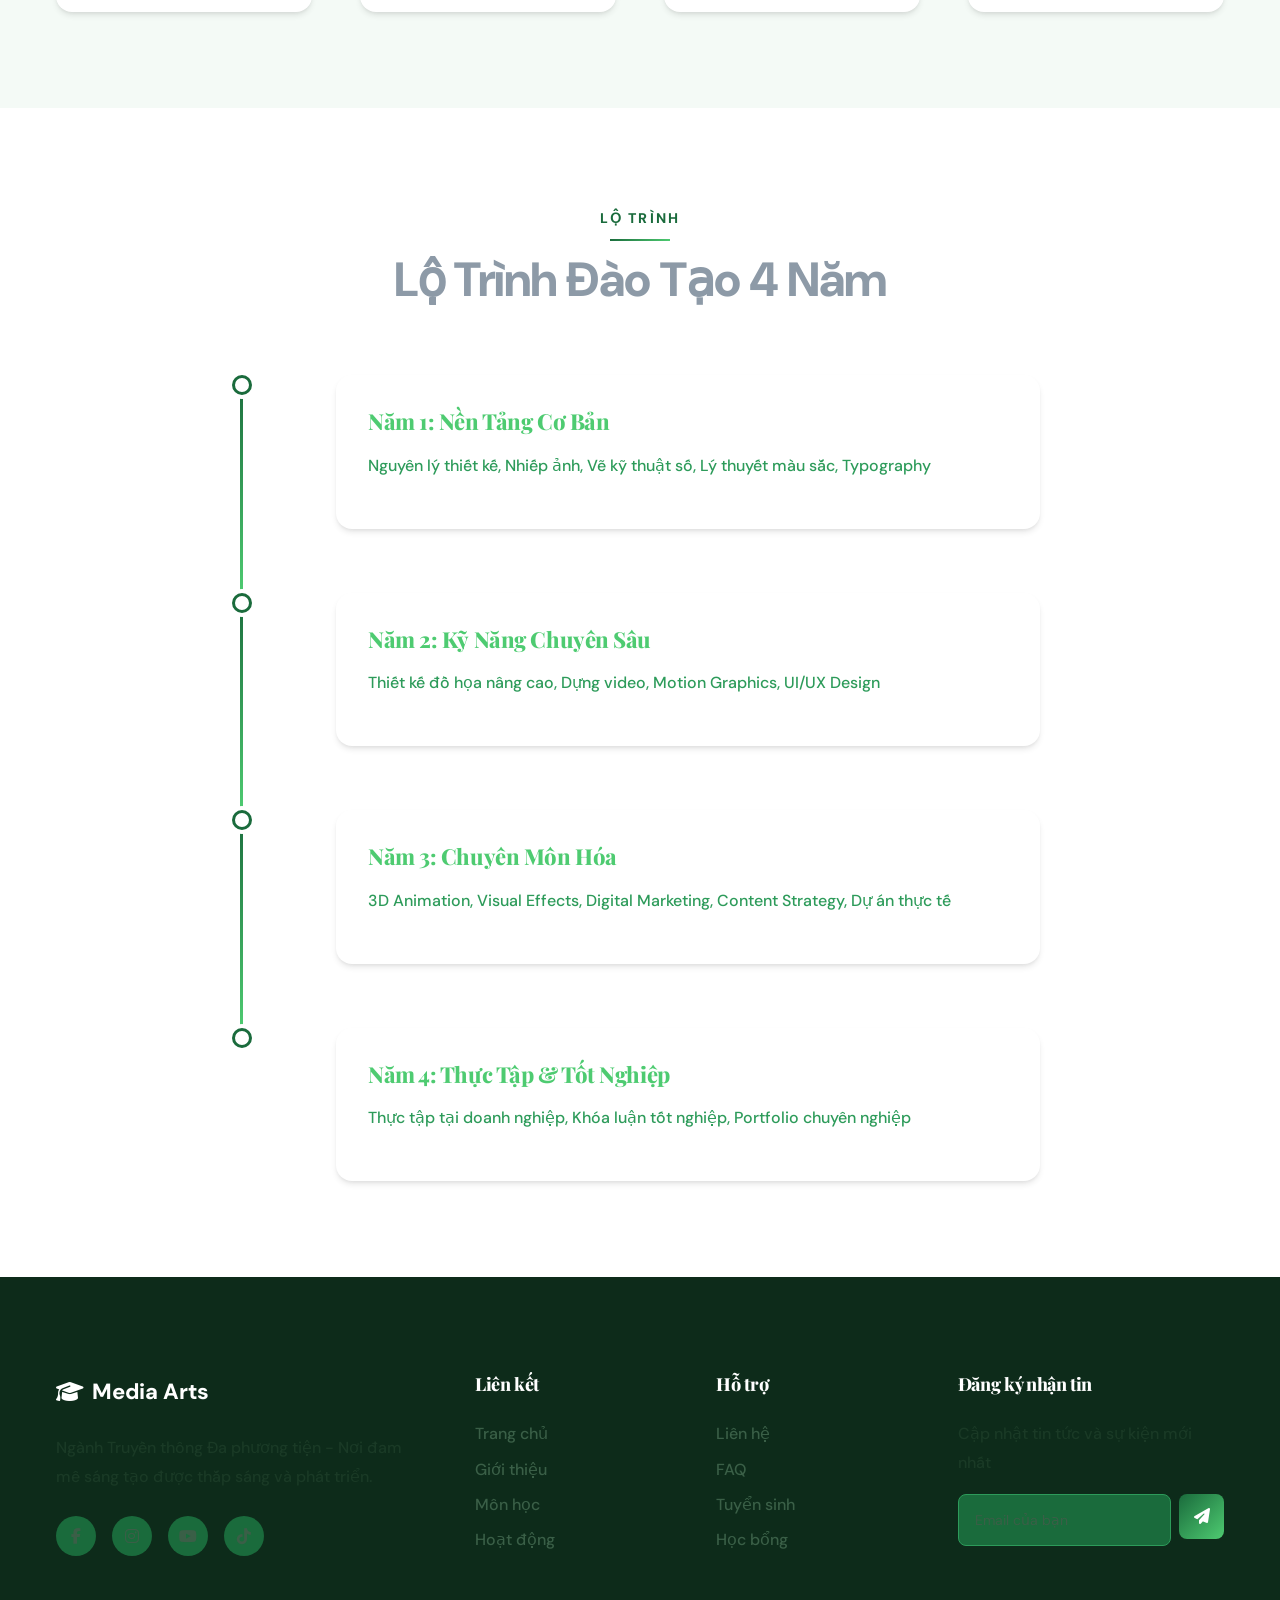
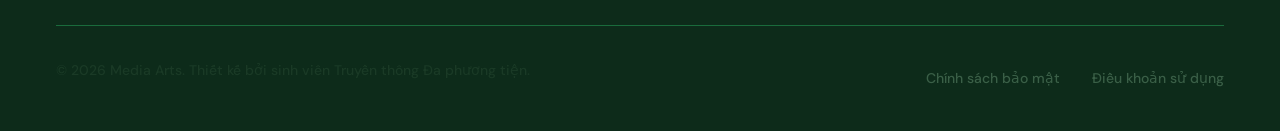
==== commit 85ebccaa: "refactor: merge CSS/JS files into single style.css and script.js like a beginner Co-authored-by: htn" ====
--- a/about.html
+++ b/about.html
@@ -7,12 +7,7 @@
     <title>Giới thiệu Ngành | Truyền thông Đa phương tiện</title>
     
     <!-- CSS Files -->
-    <link rel="stylesheet" href="css/variables.css">
-    <link rel="stylesheet" href="css/base.css">
-    <link rel="stylesheet" href="css/layout.css">
-    <link rel="stylesheet" href="css/components.css">
-    <link rel="stylesheet" href="css/sections.css">
-    <link rel="stylesheet" href="css/responsive.css">
+    <link rel="stylesheet" href="style.css">
     
     <!-- Font Awesome CDN -->
     <link rel="stylesheet" href="https://cdnjs.cloudflare.com/ajax/libs/font-awesome/6.5.1/css/all.min.css">
@@ -46,6 +41,10 @@
                     <i class="fas fa-times"></i>
                 </div>
             </div>
+
+            <div class="nav__toggle" id="nav-toggle">
+                <i class="fas fa-bars"></i>
+            </div>
         </nav>
     </header>
 
@@ -318,8 +317,6 @@
     <script src="https://cdn.jsdelivr.net/npm/aos@2.3.4/dist/aos.js"></script>
 
     <!-- JavaScript Files -->
-    <script src="js/main.js"></script>
-    <script src="js/navbar.js"></script>
-    <script src="js/animations.js"></script>
+    <script src="script.js"></script>
 </body>
 </html>
--- a/style.css
+++ b/style.css
@@ -0,0 +1,3173 @@
+/* ===== CSS VARIABLES ===== */
+:root {
+  /* Colors - Primary Green Palette (matches requirements) */
+  --color-primary: #1A6B3C;
+  --color-primary-light: #2D9B5A;
+  --color-primary-dark: #0F4526;
+  --color-accent: #4ECB71;
+  --color-accent-soft: #A8E6BC;
+  
+  /* Background Colors */
+  --color-white: #FFFFFF;
+  --color-off-white: #F4FAF6;
+  --color-surface: #EAF5EE;
+  --color-border: #C3E6CF;
+  
+  /* Text Colors - Updated for better contrast */
+  --color-text-dark: #0D2B1A;
+  --color-text-mid: #1A3A26;
+  --color-text-light: #3A5F47;
+  
+  /* Neutral Colors */
+  --color-black: #8d9aa7;
+  --color-gray-100: #F4FAF6;
+  --color-gray-200: #EAF5EE;
+  --color-gray-300: #C3E6CF;
+  --color-gray-400: #A8E6BC;
+  --color-gray-500: #7DAF8D;
+  --color-gray-600: #3A5F47;
+  --color-gray-700: #2D9B5A;
+  --color-gray-800: #1A6B3C;
+  --color-gray-900: #0D2B1A;
+  
+  /* Status Colors */
+  --color-success: #4ECB71;
+  --color-warning: #f59e0b;
+  --color-error: #ef4444;
+  --color-info: #1A6B3C;
+  
+  /* Gradient */
+  --gradient-primary: linear-gradient(135deg, #1A6B3C 0%, #4ECB71 100%);
+  --gradient-accent: linear-gradient(135deg, #2D9B5A 0%, #A8E6BC 100%);
+  
+  /* Typography - Updated to match requirements */
+  --font-heading: 'Playfair Display', serif;
+  --font-body: 'DM Sans', sans-serif;
+  --font-accent: 'Cormorant Garamond', serif;
+  
+  /* Font Sizes - Updated to match requirements */
+  --font-xs: 0.75rem;      /* 12px */
+  --font-sm: 0.875rem;     /* 14px */
+  --font-base: 1rem;       /* 16px */
+  --font-lg: 1.125rem;     /* 18px */
+  --font-xl: 1.375rem;     /* 22px */
+  --font-2xl: 1.75rem;     /* 28px */
+  --font-3xl: 2.25rem;     /* 36px */
+  --font-4xl: 3rem;        /* 48px */
+  --font-5xl: 4rem;        /* 64px */
+  
+  /* Legacy aliases for backward compatibility */
+  --fs-xs: var(--font-xs);
+  --fs-sm: var(--font-sm);
+  --fs-base: var(--font-base);
+  --fs-lg: var(--font-lg);
+  --fs-xl: var(--font-xl);
+  --fs-2xl: var(--font-2xl);
+  --fs-3xl: var(--font-3xl);
+  --fs-4xl: var(--font-4xl);
+  --fs-5xl: var(--font-5xl);
+  
+  /* Font Weights */
+  --fw-light: 400;
+  --fw-regular: 500;
+  --fw-medium: 600;
+  --fw-semibold: 700;
+  --fw-bold: 800;
+  
+  /* Spacing */
+  --space-xs: 0.25rem;   /* 4px */
+  --space-sm: 0.5rem;    /* 8px */
+  --space-md: 1rem;      /* 16px */
+  --space-lg: 1.5rem;    /* 24px */
+  --space-xl: 2rem;      /* 32px */
+  --space-2xl: 3rem;     /* 48px */
+  --space-3xl: 4rem;     /* 64px */
+  --space-4xl: 6rem;     /* 96px */
+  --space-5xl: 8rem;     /* 128px */
+  
+  /* Border Radius */
+  --radius-sm: 0.25rem;  /* 4px */
+  --radius-md: 0.5rem;   /* 8px */
+  --radius-lg: 0.75rem;  /* 12px */
+  --radius-xl: 1rem;     /* 16px */
+  --radius-2xl: 1.5rem;  /* 24px */
+  --radius-full: 9999px;
+  
+  /* Shadows */
+  --shadow-sm: 0 1px 2px 0 rgba(0, 0, 0, 0.05);
+  --shadow-md: 0 4px 6px -1px rgba(0, 0, 0, 0.1), 0 2px 4px -1px rgba(0, 0, 0, 0.06);
+  --shadow-lg: 0 10px 15px -3px rgba(0, 0, 0, 0.1), 0 4px 6px -2px rgba(0, 0, 0, 0.05);
+  --shadow-xl: 0 20px 25px -5px rgba(0, 0, 0, 0.1), 0 10px 10px -5px rgba(0, 0, 0, 0.04);
+  --shadow-2xl: 0 25px 50px -12px rgba(0, 0, 0, 0.25);
+  
+  /* Transitions */
+  --transition-fast: 150ms ease-in-out;
+  --transition-base: 300ms ease-in-out;
+  --transition-slow: 500ms ease-in-out;
+  
+  /* Z-index */
+  --z-dropdown: 1000;
+  --z-sticky: 1020;
+  --z-fixed: 1030;
+  --z-modal-backdrop: 1040;
+  --z-modal: 1050;
+  --z-popover: 1060;
+  --z-tooltip: 1070;
+  
+  /* Container */
+  --container-max-width: 1200px;
+  --container-padding: 1rem;
+  
+  /* Header Height */
+  --header-height: 4.5rem;
+}
+
+/* Dark Mode Variables - DISABLED */
+/* body.dark-mode {
+  --color-white: #0D2B1A;
+  --color-off-white: #0F4526;
+  --color-surface: #1A6B3C;
+  --color-black: #8d9aa7;
+  --color-text-dark: #F4FAF6;
+  --color-text-mid: #C3E6CF;
+  --color-text-light: #A8E6BC;
+  --color-border: #3A5F47;
+  --color-gray-100: #0F4526;
+  --color-gray-200: #1A6B3C;
+  --color-gray-300: #2D9B5A;
+  --color-gray-400: #3A5F47;
+  --color-gray-500: #7DAF8D;
+  --color-gray-600: #A8E6BC;
+  --color-gray-700: #C3E6CF;
+  --color-gray-800: #EAF5EE;
+  --color-gray-900: #F4FAF6;
+} */
+
+/* Custom Scrollbar */
+::-webkit-scrollbar {
+  width: 0.625rem;
+}
+
+::-webkit-scrollbar-track {
+  background: var(--color-gray-100);
+}
+
+::-webkit-scrollbar-thumb {
+  background: var(--color-primary);
+  border-radius: var(--radius-full);
+}
+
+::-webkit-scrollbar-thumb:hover {
+  background: var(--color-primary-dark);
+}
+
+/* Selection */
+::selection {
+  background-color: var(--color-primary);
+  color: var(--color-white);
+}
+
+::-moz-selection {
+  background-color: var(--color-primary);
+  color: var(--color-white);
+}
+/* ===== BASE CSS ===== */
+/* Reset, typography, global styles, scrollbar */
+
+/* ===== RESET ===== */
+* {
+  margin: 0;
+  padding: 0;
+  box-sizing: border-box;
+}
+
+*::before,
+*::after {
+  box-sizing: inherit;
+}
+
+html {
+  scroll-behavior: smooth;
+  font-size: 16px;
+}
+
+body {
+  font-family: var(--font-body);
+  font-size: var(--font-base);
+  font-weight: var(--fw-regular);
+  line-height: 1.7;
+  color: var(--color-text-dark);
+  background-color: #ffffff !important;
+  overflow-x: hidden;
+  transition: background-color var(--transition-base), color var(--transition-base);
+  -webkit-font-smoothing: antialiased;
+  -moz-osx-font-smoothing: grayscale;
+}
+
+/* Ensure light mode always */
+body.dark-mode {
+  background-color: #ffffff !important;
+}
+
+/* ===== TYPOGRAPHY ===== */
+h1, h2, h3, h4, h5, h6 {
+  font-family: var(--font-heading);
+  font-weight: var(--fw-bold);
+  line-height: 1.3;
+  color: var(--color-text-dark);
+  margin-bottom: var(--space-md);
+  letter-spacing: -0.02em;
+}
+
+h1 { 
+  font-size: var(--font-5xl); 
+  font-weight: 900;
+}
+
+h2 { 
+  font-size: var(--font-4xl); 
+  font-weight: 700;
+}
+
+h3 { 
+  font-size: var(--font-3xl); 
+  font-weight: 600;
+}
+
+h4 { 
+  font-size: var(--font-2xl); 
+  font-weight: 600;
+}
+
+h5 { 
+  font-size: var(--font-xl); 
+  font-weight: 600;
+}
+
+h6 { 
+  font-size: var(--font-lg); 
+  font-weight: 600;
+}
+
+/* Responsive Typography */
+@media screen and (max-width: 768px) {
+  h1 { font-size: var(--font-4xl); }
+  h2 { font-size: var(--font-3xl); }
+  h3 { font-size: var(--font-2xl); }
+  h4 { font-size: var(--font-xl); }
+  h5 { font-size: var(--font-lg); }
+  h6 { font-size: var(--font-base); }
+}
+
+p {
+  margin-bottom: var(--space-md);
+  line-height: 1.8;
+  color: var(--color-text-mid);
+}
+
+a {
+  text-decoration: none;
+  color: inherit;
+  transition: color var(--transition-fast);
+}
+
+a:hover {
+  color: var(--color-primary);
+}
+
+strong, b {
+  font-weight: var(--fw-semibold);
+}
+
+em, i {
+  font-style: italic;
+  font-family: var(--font-accent);
+}
+
+blockquote {
+  font-family: var(--font-accent);
+  font-style: italic;
+  font-size: var(--font-lg);
+  color: var(--color-text-mid);
+  border-left: 4px solid var(--color-primary);
+  padding-left: var(--space-lg);
+  margin: var(--space-xl) 0;
+}
+
+/* ===== LISTS ===== */
+ul, ol {
+  list-style: none;
+}
+
+ul.styled-list,
+ol.styled-list {
+  list-style-position: inside;
+  padding-left: var(--space-md);
+}
+
+ul.styled-list {
+  list-style-type: disc;
+}
+
+ol.styled-list {
+  list-style-type: decimal;
+}
+
+/* ===== IMAGES ===== */
+img {
+  max-width: 100%;
+  height: auto;
+  display: block;
+}
+
+/* ===== BUTTONS (Base Styles) ===== */
+button {
+  font-family: inherit;
+  font-size: inherit;
+  border: none;
+  background: none;
+  cursor: pointer;
+  transition: all var(--transition-fast);
+}
+
+button:focus-visible,
+a:focus-visible,
+input:focus-visible,
+textarea:focus-visible,
+select:focus-visible {
+  outline: 2px solid var(--color-primary);
+  outline-offset: 2px;
+}
+
+/* ===== FORMS (Base Styles) ===== */
+input,
+textarea,
+select {
+  font-family: inherit;
+  font-size: inherit;
+  color: inherit;
+}
+
+input::placeholder,
+textarea::placeholder {
+  color: var(--color-text-light);
+}
+
+/* ===== SCROLLBAR ===== */
+::-webkit-scrollbar {
+  width: 0.625rem;
+}
+
+::-webkit-scrollbar-track {
+  background: var(--color-gray-200);
+}
+
+::-webkit-scrollbar-thumb {
+  background: var(--color-primary);
+  border-radius: var(--radius-full);
+}
+
+::-webkit-scrollbar-thumb:hover {
+  background: var(--color-primary-dark);
+}
+
+/* Firefox Scrollbar */
+* {
+  scrollbar-width: thin;
+  scrollbar-color: var(--color-primary) var(--color-gray-200);
+}
+
+/* ===== SELECTION ===== */
+::selection {
+  background-color: var(--color-accent);
+  color: var(--color-white);
+}
+
+::-moz-selection {
+  background-color: var(--color-accent);
+  color: var(--color-white);
+}
+
+/* ===== UTILITY CLASSES ===== */
+.sr-only {
+  position: absolute;
+  width: 1px;
+  height: 1px;
+  padding: 0;
+  margin: -1px;
+  overflow: hidden;
+  clip: rect(0, 0, 0, 0);
+  white-space: nowrap;
+  border-width: 0;
+}
+
+.gradient-text {
+  background: var(--gradient-primary);
+  -webkit-background-clip: text;
+  -webkit-text-fill-color: transparent;
+  background-clip: text;
+}
+/* ===== RESET & BASE STYLES ===== */
+* {
+  margin: 0;
+  padding: 0;
+  box-sizing: border-box;
+}
+
+html {
+  scroll-behavior: smooth;
+  font-size: 16px;
+}
+
+body {
+  font-family: var(--font-body);
+  font-size: var(--font-base);
+  font-weight: var(--fw-regular);
+  line-height: 1.7;
+  color: var(--color-text-dark);
+  background-color: var(--color-white);
+  overflow-x: hidden;
+  transition: background-color var(--transition-base);
+  -webkit-font-smoothing: antialiased;
+  -moz-osx-font-smoothing: grayscale;
+}
+
+/* ===== TYPOGRAPHY ===== */
+h1, h2, h3, h4, h5, h6 {
+  font-family: var(--font-heading);
+  font-weight: var(--fw-bold);
+  line-height: 1.3;
+  color: var(--color-text-dark);
+  margin-bottom: var(--space-md);
+  letter-spacing: -0.02em;
+}
+
+h1 { font-size: var(--font-5xl); }
+h2 { font-size: var(--font-4xl); }
+h3 { font-size: var(--font-3xl); }
+h4 { font-size: var(--font-2xl); }
+h5 { font-size: var(--font-xl); }
+h6 { font-size: var(--font-lg); }
+
+p {
+  margin-bottom: var(--space-md);
+  line-height: 1.8;
+  color: var(--color-text-mid);
+}
+
+a {
+  text-decoration: none;
+  color: inherit;
+  transition: color var(--transition-fast);
+}
+
+img {
+  max-width: 100%;
+  height: auto;
+  display: block;
+}
+
+ul {
+  list-style: none;
+}
+
+button {
+  border: none;
+  outline: none;
+  background: none;
+  cursor: pointer;
+  font-family: inherit;
+}
+
+/* ===== CONTAINER ===== */
+.container {
+  max-width: var(--container-max-width);
+  width: 100%;
+  margin: 0 auto;
+  padding: 0 var(--container-padding);
+}
+
+/* ===== SECTION ===== */
+.section {
+  padding: var(--space-4xl) 0;
+}
+
+.section__header {
+  text-align: center;
+  margin-bottom: var(--space-3xl);
+}
+
+.section__subtitle {
+  display: inline-block;
+  font-size: var(--fs-sm);
+  font-weight: var(--fw-bold);
+  color: var(--color-primary);
+  text-transform: uppercase;
+  letter-spacing: 0.15em;
+  margin-bottom: var(--space-sm);
+  position: relative;
+}
+
+.section__subtitle::after {
+  content: '';
+  display: block;
+  width: 60px;
+  height: 2px;
+  background: var(--gradient-primary);
+  margin: var(--space-sm) auto 0;
+}
+
+.section__title {
+  font-family: var(--font-display);
+  font-size: var(--fs-4xl);
+  color: var(--color-black);
+  margin-bottom: var(--space-md);
+  font-weight: var(--fw-bold);
+  letter-spacing: -0.02em;
+}
+
+.section__description {
+  font-size: var(--fs-lg);
+  color: var(--color-gray-700);
+  max-width: 600px;
+  margin: 0 auto;
+  line-height: 1.8;
+  font-weight: var(--fw-regular);
+}
+
+/* ===== GRID LAYOUTS ===== */
+.grid {
+  display: grid;
+  gap: var(--space-xl);
+}
+
+.grid--2 {
+  grid-template-columns: repeat(2, 1fr);
+}
+
+.grid--3 {
+  grid-template-columns: repeat(3, 1fr);
+}
+
+.grid--4 {
+  grid-template-columns: repeat(4, 1fr);
+}
+
+/* ===== FLEX UTILITIES ===== */
+.flex {
+  display: flex;
+}
+
+.flex-center {
+  display: flex;
+  align-items: center;
+  justify-content: center;
+}
+
+.flex-between {
+  display: flex;
+  align-items: center;
+  justify-content: space-between;
+}
+
+.flex-column {
+  display: flex;
+  flex-direction: column;
+}
+
+/* ===== HEADER ===== */
+.header {
+  position: fixed;
+  top: 0;
+  left: 0;
+  width: 100%;
+  background-color: var(--color-white);
+  box-shadow: var(--shadow-sm);
+  z-index: var(--z-fixed);
+  transition: all var(--transition-base);
+}
+
+.header.scrolled {
+  box-shadow: var(--shadow-md);
+  background-color: rgba(255, 255, 255, 0.95);
+  backdrop-filter: blur(10px);
+}
+
+.nav {
+  height: var(--header-height);
+  display: flex;
+  align-items: center;
+  justify-content: space-between;
+}
+
+.nav__logo {
+  display: flex;
+  align-items: center;
+  gap: var(--space-sm);
+  font-size: var(--fs-xl);
+  font-weight: var(--fw-bold);
+  color: var(--color-primary);
+}
+
+.nav__logo i {
+  font-size: var(--fs-2xl);
+}
+
+.nav__list {
+  display: flex;
+  align-items: center;
+  gap: var(--space-xl);
+}
+
+.nav__link {
+  font-weight: var(--fw-medium);
+  color: var(--color-gray-700);
+  position: relative;
+  transition: color var(--transition-fast);
+}
+
+.nav__link:hover,
+.nav__link.active {
+  color: var(--color-primary);
+}
+
+.nav__link::after {
+  content: '';
+  position: absolute;
+  bottom: -4px;
+  left: 0;
+  width: 0;
+  height: 2px;
+  background: var(--gradient-primary);
+  transition: width var(--transition-base);
+}
+
+.nav__link:hover::after,
+.nav__link.active::after {
+  width: 100%;
+}
+
+.nav__actions {
+  display: flex;
+  align-items: center;
+  gap: var(--space-md);
+}
+
+/* Dark Mode Toggle - DISABLED */
+/* .theme-toggle {
+  width: 40px;
+  height: 40px;
+  border-radius: var(--radius-md);
+  display: flex;
+  align-items: center;
+  justify-content: center;
+  color: var(--color-gray-700);
+  transition: all var(--transition-fast);
+}
+
+.theme-toggle:hover {
+  background-color: var(--color-gray-100);
+  color: var(--color-primary);
+} */
+
+.nav__toggle,
+.nav__close {
+  display: none;
+  font-size: var(--fs-2xl);
+  color: var(--color-gray-700);
+  cursor: pointer;
+}
+
+/* ===== MAIN ===== */
+.main {
+  margin-top: var(--header-height);
+}
+
+/* ===== GRADIENT TEXT ===== */
+.gradient-text {
+  background: var(--gradient-primary);
+  -webkit-background-clip: text;
+  -webkit-text-fill-color: transparent;
+  background-clip: text;
+}
+
+/* ===== SCROLL TO TOP ===== */
+.scroll-top {
+  position: fixed;
+  bottom: 2rem;
+  right: 2rem;
+  width: 50px;
+  height: 50px;
+  border-radius: var(--radius-full);
+  background: var(--gradient-primary);
+  color: var(--color-white);
+  display: flex;
+  align-items: center;
+  justify-content: center;
+  box-shadow: var(--shadow-lg);
+  opacity: 0;
+  visibility: hidden;
+  transform: translateY(20px);
+  transition: all var(--transition-base);
+  z-index: var(--z-fixed);
+}
+
+.scroll-top.show {
+  opacity: 1;
+  visibility: visible;
+  transform: translateY(0);
+}
+
+.scroll-top:hover {
+  transform: translateY(-5px);
+  box-shadow: var(--shadow-xl);
+}
+
+/* ===== UTILITIES ===== */
+.text-center {
+  text-align: center;
+}
+
+.text-gradient {
+  background: var(--gradient-primary);
+  -webkit-background-clip: text;
+  -webkit-text-fill-color: transparent;
+  background-clip: text;
+}
+
+.required {
+  color: var(--color-error);
+}
+
+/* Loading State */
+.loading {
+  position: relative;
+  pointer-events: none;
+  opacity: 0.6;
+}
+
+.loading::after {
+  content: '';
+  position: absolute;
+  top: 50%;
+  left: 50%;
+  width: 20px;
+  height: 20px;
+  margin: -10px 0 0 -10px;
+  border: 2px solid var(--color-primary);
+  border-top-color: transparent;
+  border-radius: 50%;
+  animation: spin 0.6s linear infinite;
+}
+
+@keyframes spin {
+  to { transform: rotate(360deg); }
+}
+
+/* Hidden */
+.hidden {
+  display: none !important;
+}
+
+.visually-hidden {
+  position: absolute;
+  width: 1px;
+  height: 1px;
+  margin: -1px;
+  padding: 0;
+  overflow: hidden;
+  clip: rect(0, 0, 0, 0);
+  border: 0;
+}
+/* ===== BUTTONS ===== */
+.btn {
+  display: inline-flex;
+  align-items: center;
+  gap: var(--space-sm);
+  padding: var(--space-md) var(--space-xl);
+  font-size: var(--fs-base);
+  font-weight: var(--fw-semibold);
+  border-radius: var(--radius-lg);
+  cursor: pointer;
+  transition: all var(--transition-base);
+  border: 2px solid transparent;
+  text-align: center;
+  justify-content: center;
+}
+
+.btn--primary {
+  background: var(--gradient-primary);
+  color: var(--color-white);
+  box-shadow: var(--shadow-md);
+}
+
+.btn--primary:hover {
+  transform: translateY(-2px);
+  box-shadow: var(--shadow-xl);
+}
+
+.btn--primary:active {
+  transform: translateY(0);
+}
+
+.btn--outline {
+  background: transparent;
+  color: var(--color-primary);
+  border-color: var(--color-primary);
+}
+
+.btn--outline:hover {
+  background: var(--color-primary);
+  color: var(--color-white);
+}
+
+.btn--small {
+  padding: var(--space-sm) var(--space-lg);
+  font-size: var(--fs-sm);
+}
+
+.btn--full {
+  width: 100%;
+}
+
+.btn:disabled {
+  opacity: 0.5;
+  cursor: not-allowed;
+  pointer-events: none;
+}
+
+/* ===== CARDS ===== */
+.card {
+  background: var(--color-white);
+  border-radius: var(--radius-xl);
+  box-shadow: var(--shadow-md);
+  overflow: hidden;
+  transition: all var(--transition-base);
+}
+
+.card:hover {
+  transform: translateY(-5px);
+  box-shadow: var(--shadow-xl);
+}
+
+.card__image {
+  width: 100%;
+  height: 200px;
+  object-fit: cover;
+}
+
+.card__content {
+  padding: var(--space-xl);
+}
+
+.card__title {
+  font-size: var(--fs-xl);
+  margin-bottom: var(--space-sm);
+}
+
+.card__description {
+  color: var(--color-gray-600);
+  margin-bottom: var(--space-md);
+}
+
+/* ===== BADGES ===== */
+.badge {
+  display: inline-block;
+  padding: var(--space-xs) var(--space-md);
+  font-size: var(--fs-xs);
+  font-weight: var(--fw-semibold);
+  border-radius: var(--radius-full);
+  text-transform: uppercase;
+  letter-spacing: 0.05em;
+}
+
+.badge--primary {
+  background-color: var(--color-primary-light);
+  color: var(--color-primary-dark);
+}
+
+.badge--success {
+  background-color: #d1fae5;
+  color: var(--color-success);
+}
+
+.badge--warning {
+  background-color: #fef3c7;
+  color: var(--color-warning);
+}
+
+/* ===== TAGS ===== */
+.tag {
+  display: inline-block;
+  padding: var(--space-xs) var(--space-md);
+  background: linear-gradient(135deg, var(--color-primary) 0%, var(--color-accent) 100%);
+  color: var(--color-white);
+  font-size: var(--fs-sm);
+  font-weight: var(--fw-medium);
+  border-radius: var(--radius-full);
+}
+
+/* ===== FORMS ===== */
+.form__group {
+  margin-bottom: var(--space-lg);
+}
+
+.form__label {
+  display: block;
+  font-size: var(--fs-sm);
+  font-weight: var(--fw-medium);
+  color: var(--color-gray-700);
+  margin-bottom: var(--space-sm);
+}
+
+.form__input,
+.form__select,
+.form__textarea {
+  width: 100%;
+  padding: var(--space-md);
+  font-size: var(--fs-base);
+  font-family: inherit;
+  color: var(--color-gray-800);
+  background-color: var(--color-white);
+  border: 2px solid var(--color-gray-300);
+  border-radius: var(--radius-md);
+  transition: all var(--transition-fast);
+}
+
+.form__input:focus,
+.form__select:focus,
+.form__textarea:focus {
+  outline: none;
+  border-color: var(--color-primary);
+  box-shadow: 0 0 0 3px rgba(99, 102, 241, 0.1);
+}
+
+.form__input.error,
+.form__select.error,
+.form__textarea.error {
+  border-color: var(--color-error);
+}
+
+.form__input.success,
+.form__select.success,
+.form__textarea.success {
+  border-color: var(--color-success);
+}
+
+.form__error {
+  display: block;
+  font-size: var(--fs-sm);
+  color: var(--color-error);
+  margin-top: var(--space-xs);
+  min-height: 1.25rem;
+}
+
+.form__textarea {
+  resize: vertical;
+  min-height: 120px;
+}
+
+.form__row {
+  display: grid;
+  grid-template-columns: repeat(2, 1fr);
+  gap: var(--space-lg);
+}
+
+.form__actions {
+  display: flex;
+  gap: var(--space-md);
+  margin-top: var(--space-xl);
+}
+
+.form__message {
+  margin-top: var(--space-lg);
+  padding: var(--space-md);
+  border-radius: var(--radius-md);
+  font-size: var(--fs-sm);
+  text-align: center;
+  display: none;
+}
+
+.form__message.show {
+  display: block;
+}
+
+.form__message.success {
+  background-color: #d1fae5;
+  color: var(--color-success);
+  border: 1px solid var(--color-success);
+}
+
+.form__message.error {
+  background-color: #fee2e2;
+  color: var(--color-error);
+  border: 1px solid var(--color-error);
+}
+
+/* ===== TABS ===== */
+.tabs {
+  display: flex;
+  gap: var(--space-sm);
+  margin-bottom: var(--space-xl);
+  border-bottom: 2px solid var(--color-gray-200);
+  overflow-x: auto;
+  scrollbar-width: none;
+}
+
+.tabs::-webkit-scrollbar {
+  display: none;
+}
+
+.tab__button {
+  padding: var(--space-md) var(--space-xl);
+  font-size: var(--fs-base);
+  font-weight: var(--fw-medium);
+  color: var(--color-gray-600);
+  background: transparent;
+  border: none;
+  border-bottom: 2px solid transparent;
+  cursor: pointer;
+  transition: all var(--transition-fast);
+  white-space: nowrap;
+  position: relative;
+  margin-bottom: -2px;
+}
+
+.tab__button:hover {
+  color: var(--color-primary);
+}
+
+.tab__button.active {
+  color: var(--color-primary);
+  border-bottom-color: var(--color-primary);
+}
+
+.tab__content {
+  display: none;
+  animation: fadeIn var(--transition-base);
+}
+
+.tab__content.active {
+  display: block;
+}
+
+@keyframes fadeIn {
+  from {
+    opacity: 0;
+    transform: translateY(10px);
+  }
+
+  to {
+    opacity: 1;
+    transform: translateY(0);
+  }
+}
+
+/* ===== MODAL ===== */
+.modal {
+  position: fixed;
+  top: 0;
+  left: 0;
+  width: 100%;
+  height: 100%;
+  background-color: rgba(0, 0, 0, 0.8);
+  display: flex;
+  align-items: center;
+  justify-content: center;
+  z-index: var(--z-modal);
+  opacity: 0;
+  visibility: hidden;
+  transition: all var(--transition-base);
+  padding: var(--space-xl);
+}
+
+.modal.show {
+  opacity: 1;
+  visibility: visible;
+}
+
+.modal__content {
+  position: relative;
+  max-width: 900px;
+  width: 100%;
+  animation: modalSlideDown var(--transition-base);
+}
+
+.modal.show .modal__content {
+  animation: modalSlideUp var(--transition-base);
+}
+
+.modal__image {
+  width: 100%;
+  height: auto;
+  border-radius: var(--radius-xl);
+  box-shadow: var(--shadow-2xl);
+}
+
+.modal__caption {
+  text-align: center;
+  color: var(--color-white);
+  font-size: var(--fs-lg);
+  margin-top: var(--space-lg);
+}
+
+.modal__close {
+  position: absolute;
+  top: -50px;
+  right: 0;
+  width: 40px;
+  height: 40px;
+  background: var(--color-white);
+  color: var(--color-gray-800);
+  border-radius: var(--radius-full);
+  display: flex;
+  align-items: center;
+  justify-content: center;
+  cursor: pointer;
+  transition: all var(--transition-fast);
+}
+
+.modal__close:hover {
+  background: var(--color-error);
+  color: var(--color-white);
+  transform: rotate(90deg);
+}
+
+@keyframes modalSlideDown {
+  from {
+    opacity: 0;
+    transform: translateY(-50px);
+  }
+
+  to {
+    opacity: 1;
+    transform: translateY(0);
+  }
+}
+
+@keyframes modalSlideUp {
+  from {
+    opacity: 0;
+    transform: translateY(50px);
+  }
+
+  to {
+    opacity: 1;
+    transform: translateY(0);
+  }
+}
+
+/* ===== FILTERS ===== */
+.filter__btn {
+  padding: var(--space-sm) var(--space-lg);
+  font-size: var(--fs-sm);
+  font-weight: var(--fw-medium);
+  color: var(--color-gray-600);
+  background: var(--color-gray-100);
+  border-radius: var(--radius-full);
+  transition: all var(--transition-fast);
+  cursor: pointer;
+}
+
+.filter__btn:hover {
+  background: var(--color-primary-light);
+  color: var(--color-white);
+}
+
+.filter__btn.active {
+  background: var(--gradient-primary);
+  color: var(--color-white);
+}
+
+/* ===== SOCIAL LINKS ===== */
+.social__icons {
+  display: flex;
+  gap: var(--space-md);
+  flex-wrap: wrap;
+}
+
+.social__icons a {
+  width: 45px;
+  height: 45px;
+  border-radius: var(--radius-lg);
+  display: flex;
+  align-items: center;
+  justify-content: center;
+  background: #f3f4f6 !important;
+  color: #6366f1 !important;
+  font-size: var(--fs-lg);
+  transition: all var(--transition-base);
+}
+
+.social__icons a:hover {
+  background: linear-gradient(135deg, #6366f1 0%, #ec4899 100%) !important;
+  color: #ffffff !important;
+  transform: translateY(-3px);
+  box-shadow: var(--shadow-md);
+}
+
+.social__link {
+  width: 40px;
+  height: 40px;
+  display: flex;
+  align-items: center;
+  justify-content: center;
+  border-radius: var(--radius-full);
+  background: var(--color-gray-100);
+  color: var(--color-gray-700);
+  transition: all var(--transition-fast);
+}
+
+.social__link:hover {
+  background: var(--gradient-primary);
+  color: var(--color-white);
+  transform: translateY(-3px);
+}
+
+/* ===== STATISTICS ===== */
+.stat__item {
+  text-align: center;
+}
+
+.stat__number {
+  font-size: var(--fs-4xl);
+  font-weight: var(--fw-bold);
+  background: var(--gradient-primary);
+  -webkit-background-clip: text;
+  -webkit-text-fill-color: transparent;
+  background-clip: text;
+  margin-bottom: var(--space-xs);
+}
+
+.stat__label {
+  font-size: var(--fs-sm);
+  color: var(--color-gray-600);
+  text-transform: uppercase;
+  letter-spacing: 0.05em;
+}
+
+/* ===== ICON BOX ===== */
+.icon-box {
+  width: 60px;
+  height: 60px;
+  display: flex;
+  align-items: center;
+  justify-content: center;
+  border-radius: var(--radius-xl);
+  background: var(--gradient-primary);
+  color: var(--color-white);
+  font-size: var(--fs-2xl);
+  box-shadow: var(--shadow-lg);
+}
+
+/* ===== ACCORDION ===== */
+.accordion__item {
+  border: 1px solid var(--color-gray-200);
+  border-radius: var(--radius-md);
+  margin-bottom: var(--space-md);
+  overflow: hidden;
+}
+
+.accordion__header {
+  padding: var(--space-lg);
+  background: var(--color-white);
+  cursor: pointer;
+  display: flex;
+  align-items: center;
+  justify-content: space-between;
+  transition: background var(--transition-fast);
+}
+
+.accordion__header:hover {
+  background: var(--color-gray-100);
+}
+
+.accordion__title {
+  font-size: var(--fs-lg);
+  font-weight: var(--fw-semibold);
+  color: var(--color-gray-800);
+  margin: 0;
+}
+
+.accordion__icon {
+  font-size: var(--fs-xl);
+  color: var(--color-primary);
+  transition: transform var(--transition-base);
+}
+
+.accordion__item.active .accordion__icon {
+  transform: rotate(180deg);
+}
+
+.accordion__content {
+  max-height: 0;
+  overflow: hidden;
+  transition: max-height var(--transition-base);
+}
+
+.accordion__item.active .accordion__content {
+  max-height: 500px;
+}
+
+.accordion__body {
+  padding: var(--space-lg);
+  color: var(--color-gray-600);
+}
+/* ===== HERO SECTION ===== */
+.hero {
+  min-height: calc(100vh - var(--header-height));
+  display: flex;
+  align-items: center;
+  background-image: 
+    linear-gradient(135deg, rgba(99, 102, 241, 0.85) 0%, rgba(118, 75, 162, 0.9) 100%),
+    url('https://images.unsplash.com/photo-1522202176988-66273c2fd55f?auto=format&fit=crop&w=1920&q=80');
+  background-size: cover;
+  background-position: center;
+  background-attachment: fixed;
+  position: relative;
+  overflow: hidden;
+}
+
+/* Page Hero (for other pages) */
+.page-hero {
+  min-height: 350px;
+  display: flex;
+  align-items: center;
+  justify-content: center;
+  background-size: cover;
+  background-position: center;
+  position: relative;
+  padding: var(--space-4xl) 0;
+}
+
+.page-hero__content {
+  text-align: center;
+  max-width: 800px;
+  margin: 0 auto;
+}
+
+.page-hero__title {
+  font-family: var(--font-display);
+  font-size: var(--fs-5xl);
+  line-height: 1.2;
+  margin-bottom: var(--space-md);
+  font-weight: var(--fw-bold);
+  color: var(--color-white);
+  text-shadow: 2px 4px 8px rgba(0, 0, 0, 0.3);
+}
+
+.page-hero__description {
+  font-size: var(--fs-lg);
+  line-height: 1.8;
+  font-weight: var(--fw-medium);
+  color: var(--color-off-white);
+  text-shadow: 1px 2px 4px rgba(0, 0, 0, 0.4);
+}
+
+.hero::before {
+  content: '';
+  position: absolute;
+  top: 0;
+  left: 0;
+  width: 100%;
+  height: 100%;
+  background: url('data:image/svg+xml,<svg xmlns="http://www.w3.org/2000/svg" viewBox="0 0 1440 320"><path fill="%23ffffff" fill-opacity="0.05" d="M0,96L48,112C96,128,192,160,288,160C384,160,480,128,576,112C672,96,768,96,864,112C960,128,1056,160,1152,165.3C1248,171,1344,149,1392,138.7L1440,128L1440,320L1392,320C1344,320,1248,320,1152,320C1056,320,960,320,864,320C768,320,672,320,576,320C480,320,384,320,288,320C192,320,96,320,48,320L0,320Z"></path></svg>') no-repeat bottom;
+  opacity: 0.3;
+}
+
+.hero__container {
+  display: grid;
+  grid-template-columns: 1fr 1fr;
+  gap: var(--space-4xl);
+  align-items: center;
+  position: relative;
+  z-index: 1;
+}
+
+.hero__content {
+  animation: slideInLeft 0.8s ease-out;
+}
+
+.hero__subtitle {
+  display: inline-block;
+  font-size: var(--fs-sm);
+  font-weight: var(--fw-bold);
+  color: #ffffff;
+  background: rgba(255, 255, 255, 0.2);
+  padding: var(--space-xs) var(--space-md);
+  border-radius: var(--radius-full);
+  text-transform: uppercase;
+  letter-spacing: 0.15em;
+  margin-bottom: var(--space-md);
+  backdrop-filter: blur(10px);
+}
+
+.hero__title {
+  font-family: var(--font-display);
+  font-size: var(--fs-6xl);
+  line-height: 1.1;
+  margin-bottom: var(--space-lg);
+  color: #ffffff;
+  text-shadow: 2px 4px 8px rgba(0, 0, 0, 0.3);
+  font-weight: var(--fw-bold);
+}
+
+.hero__description {
+  font-size: var(--fs-lg);
+  color: #ffffff;
+  margin-bottom: var(--space-2xl);
+  line-height: 1.8;
+  text-shadow: 1px 2px 4px rgba(0, 0, 0, 0.4);
+  font-weight: var(--fw-medium);
+}
+
+.hero__buttons {
+  display: flex;
+  gap: var(--space-lg);
+  flex-wrap: wrap;
+}
+
+.hero__image {
+  animation: slideInRight 0.8s ease-out;
+}
+
+.hero__image-wrapper {
+  position: relative;
+  width: 100%;
+  height: 500px;
+  display: grid;
+  grid-template-columns: repeat(2, 1fr);
+  grid-template-rows: repeat(2, 1fr);
+  gap: var(--space-lg);
+}
+
+.hero__image-card {
+  background: var(--color-white);
+  border-radius: var(--radius-2xl);
+  padding: var(--space-xl);
+  display: flex;
+  flex-direction: column;
+  align-items: center;
+  justify-content: center;
+  gap: var(--space-md);
+  box-shadow: var(--shadow-xl);
+  transition: all var(--transition-base);
+  animation: float 3s ease-in-out infinite;
+}
+
+.hero__image-card:nth-child(2) {
+  animation-delay: 0.5s;
+}
+
+.hero__image-card:nth-child(3) {
+  animation-delay: 1s;
+}
+
+.hero__image-card:nth-child(4) {
+  animation-delay: 1.5s;
+}
+
+.hero__image-card:hover {
+  transform: translateY(-10px) scale(1.05);
+}
+
+.hero__image-card i {
+  font-size: var(--fs-4xl);
+  background: var(--gradient-primary);
+  -webkit-background-clip: text;
+  -webkit-text-fill-color: transparent;
+  background-clip: text;
+}
+
+.hero__image-card span {
+  font-weight: var(--fw-semibold);
+  color: var(--color-gray-800);
+}
+
+@keyframes slideInLeft {
+  from {
+    opacity: 0;
+    transform: translateX(-50px);
+  }
+  to {
+    opacity: 1;
+    transform: translateX(0);
+  }
+}
+
+@keyframes slideInRight {
+  from {
+    opacity: 0;
+    transform: translateX(50px);
+  }
+  to {
+    opacity: 1;
+    transform: translateX(0);
+  }
+}
+
+@keyframes float {
+  0%, 100% {
+    transform: translateY(0);
+  }
+  50% {
+    transform: translateY(-10px);
+  }
+}
+
+/* ===== ABOUT SECTION ===== */
+.about {
+  background: var(--color-white);
+  position: relative;
+}
+
+.about__container {
+  display: grid;
+  grid-template-columns: 1fr 1fr;
+  gap: var(--space-4xl);
+  align-items: center;
+}
+
+.about__image {
+  position: relative;
+  border-radius: var(--radius-2xl);
+  overflow: hidden;
+  box-shadow: var(--shadow-2xl);
+}
+
+.about__image img {
+  width: 100%;
+  height: 100%;
+  object-fit: cover;
+  transition: transform var(--transition-slow);
+}
+
+.about__image:hover img {
+  transform: scale(1.05);
+}
+
+.about__badge {
+  position: absolute;
+  bottom: 2rem;
+  right: 2rem;
+  background: var(--color-white);
+  padding: var(--space-lg);
+  border-radius: var(--radius-xl);
+  box-shadow: var(--shadow-xl);
+  text-align: center;
+}
+
+.badge__number {
+  display: block;
+  font-size: var(--fs-4xl);
+  font-weight: var(--fw-bold);
+  background: var(--gradient-primary);
+  -webkit-background-clip: text;
+  -webkit-text-fill-color: transparent;
+  background-clip: text;
+}
+
+.badge__text {
+  display: block;
+  font-size: var(--fs-sm);
+  color: var(--color-gray-600);
+  margin-top: var(--space-xs);
+}
+
+.about__text {
+  font-size: var(--fs-lg);
+  color: var(--color-gray-800);
+  line-height: 1.9;
+  margin-bottom: var(--space-xl);
+  font-weight: var(--fw-regular);
+}
+
+.about__list {
+  margin-bottom: var(--space-2xl);
+}
+
+.about__item {
+  display: flex;
+  align-items: center;
+  gap: var(--space-md);
+  margin-bottom: var(--space-md);
+  font-size: var(--fs-base);
+  color: var(--color-gray-800);
+  font-weight: var(--fw-medium);
+}
+
+.about__item i {
+  color: var(--color-success);
+  font-size: var(--fs-xl);
+}
+
+.about__stats {
+  display: grid;
+  grid-template-columns: repeat(3, 1fr);
+  gap: var(--space-xl);
+  padding-top: var(--space-xl);
+  border-top: 2px solid var(--color-gray-200);
+}
+
+/* ===== PROGRAMS SECTION ===== */
+.programs {
+  background-image: 
+    linear-gradient(135deg, rgba(245, 247, 250, 0.97) 0%, rgba(195, 207, 226, 0.97) 100%),
+    url('https://images.unsplash.com/photo-1497633762265-9d179a990aa6?auto=format&fit=crop&w=1920&q=80');
+  background-size: cover;
+  background-position: center;
+  background-attachment: fixed;
+  position: relative;
+}
+
+.programs__grid {
+  display: grid;
+  grid-template-columns: repeat(auto-fit, minmax(280px, 1fr));
+  gap: var(--space-2xl);
+}
+
+.program__card {
+  background: var(--color-white);
+  padding: var(--space-2xl);
+  border-radius: var(--radius-2xl);
+  box-shadow: var(--shadow-md);
+  transition: all var(--transition-base);
+  position: relative;
+}
+
+.program__card:hover {
+  transform: translateY(-10px);
+  box-shadow: var(--shadow-2xl);
+}
+
+.program__card--featured {
+  border: 2px solid var(--color-primary);
+}
+
+.program__badge {
+  position: absolute;
+  top: 1rem;
+  right: 1rem;
+  background: var(--gradient-primary);
+  color: var(--color-white);
+  padding: var(--space-xs) var(--space-md);
+  border-radius: var(--radius-full);
+  font-size: var(--fs-xs);
+  font-weight: var(--fw-semibold);
+  text-transform: uppercase;
+}
+
+.program__icon {
+  width: 80px;
+  height: 80px;
+  display: flex;
+  align-items: center;
+  justify-content: center;
+  border-radius: var(--radius-xl);
+  background: linear-gradient(135deg, rgba(99, 102, 241, 0.1) 0%, rgba(236, 72, 153, 0.1) 100%);
+  margin-bottom: var(--space-lg);
+}
+
+.program__icon i {
+  font-size: var(--fs-3xl);
+  background: var(--gradient-primary);
+  -webkit-background-clip: text;
+  -webkit-text-fill-color: transparent;
+  background-clip: text;
+}
+
+.program__title {
+  font-size: var(--fs-2xl);
+  margin-bottom: var(--space-md);
+  color: var(--color-accent);
+}
+
+.program__description {
+  color: var(--color-gray-800);
+  line-height: 1.8;
+  margin-bottom: var(--space-lg);
+  font-weight: var(--fw-regular);
+}
+
+.program__features {
+  margin-bottom: var(--space-xl);
+}
+
+.program__features li {
+  display: flex;
+  align-items: center;
+  gap: var(--space-sm);
+  margin-bottom: var(--space-sm);
+  color: var(--color-gray-800);
+  font-size: var(--fs-sm);
+  font-weight: var(--fw-medium);
+}
+
+.program__features i {
+  color: var(--color-success);
+}
+
+/* ===== CURRICULUM SECTION ===== */
+.curriculum {
+  background: var(--color-white);
+  position: relative;
+}
+
+.curriculum__container {
+  max-width: 1000px;
+  margin: 0 auto;
+}
+
+.curriculum__grid {
+  display: grid;
+  grid-template-columns: repeat(auto-fit, minmax(300px, 1fr));
+  gap: var(--space-xl);
+}
+
+.course__card {
+  background: var(--color-white);
+  border: 2px solid var(--color-gray-200);
+  border-radius: var(--radius-xl);
+  padding: var(--space-xl);
+  transition: all var(--transition-base);
+  cursor: pointer;
+}
+
+.course__card:hover {
+  border-color: var(--color-primary);
+  box-shadow: var(--shadow-lg);
+  transform: translateY(-5px);
+}
+
+.course__header {
+  display: flex;
+  align-items: center;
+  justify-content: space-between;
+  margin-bottom: var(--space-md);
+}
+
+.course__header i {
+  font-size: var(--fs-2xl);
+  color: var(--color-primary);
+}
+
+.course__credits {
+  background: var(--color-primary-light);
+  color: var(--color-primary-dark);
+  padding: var(--space-xs) var(--space-md);
+  border-radius: var(--radius-full);
+  font-size: var(--fs-xs);
+  font-weight: var(--fw-semibold);
+}
+
+.course__name {
+  font-size: var(--fs-lg);
+  margin-bottom: var(--space-sm);
+  color: var(--color-gray-900);
+  font-weight: var(--fw-bold);
+}
+
+.course__desc {
+  font-size: var(--fs-sm);
+  color: var(--color-gray-700);
+  line-height: 1.7;
+  font-weight: var(--fw-regular);
+}
+
+/* ===== ACTIVITIES SECTION ===== */
+.activities {
+  background-image: 
+    linear-gradient(135deg, rgba(255, 255, 255, 0.95) 0%, rgba(240, 242, 245, 0.95) 100%),
+    url('https://images.unsplash.com/photo-1517486808906-6ca8b3f04846?auto=format&fit=crop&w=1920&q=80');
+  background-size: cover;
+  background-position: center;
+  background-attachment: fixed;
+  position: relative;
+}
+
+.activities__filters {
+  display: flex;
+  justify-content: center;
+  gap: var(--space-md);
+  margin-bottom: var(--space-3xl);
+  flex-wrap: wrap;
+}
+
+.activities__gallery {
+  display: grid;
+  grid-template-columns: repeat(auto-fit, minmax(300px, 1fr));
+  gap: var(--space-xl);
+  margin-bottom: var(--space-4xl);
+}
+
+.gallery__item {
+  opacity: 1;
+  transition: all var(--transition-base);
+}
+
+.gallery__item.hide {
+  opacity: 0;
+  transform: scale(0.8);
+  position: absolute;
+  pointer-events: none;
+}
+
+.gallery__image {
+  position: relative;
+  border-radius: var(--radius-xl);
+  overflow: hidden;
+  box-shadow: var(--shadow-lg);
+  aspect-ratio: 4/3;
+}
+
+.gallery__image img {
+  width: 100%;
+  height: 100%;
+  object-fit: cover;
+  transition: transform var(--transition-slow);
+}
+
+.gallery__overlay {
+  position: absolute;
+  top: 0;
+  left: 0;
+  width: 100%;
+  height: 100%;
+  background: linear-gradient(to top, rgba(0, 0, 0, 0.8) 0%, transparent 100%);
+  display: flex;
+  flex-direction: column;
+  justify-content: flex-end;
+  padding: var(--space-xl);
+  opacity: 0;
+  transition: opacity var(--transition-base);
+}
+
+.gallery__image:hover .gallery__overlay {
+  opacity: 1;
+}
+
+.gallery__image:hover img {
+  transform: scale(1.1);
+}
+
+.gallery__title {
+  color: var(--color-white);
+  font-size: var(--fs-xl);
+  margin-bottom: var(--space-sm);
+  font-weight: var(--fw-bold);
+  text-shadow: 1px 2px 4px rgba(0, 0, 0, 0.5);
+}
+
+.gallery__category {
+  color: rgba(255, 255, 255, 0.95);
+  font-size: var(--fs-sm);
+  margin-bottom: var(--space-md);
+  font-weight: var(--fw-medium);
+  text-shadow: 1px 1px 3px rgba(0, 0, 0, 0.4);
+}
+
+.gallery__btn {
+  width: 40px;
+  height: 40px;
+  border-radius: var(--radius-full);
+  background: var(--color-white);
+  color: var(--color-primary);
+  display: flex;
+  align-items: center;
+  justify-content: center;
+  transition: all var(--transition-fast);
+}
+
+.gallery__btn:hover {
+  background: var(--color-primary);
+  color: var(--color-white);
+  transform: scale(1.1);
+}
+
+/* ===== SLIDER ===== */
+.slider__container {
+  max-width: 900px;
+  margin: 0 auto;
+  padding: var(--space-2xl);
+  background: var(--color-white);
+  border-radius: var(--radius-2xl);
+  box-shadow: var(--shadow-xl);
+}
+
+.slider__title {
+  text-align: center;
+  font-size: var(--fs-2xl);
+  margin-bottom: var(--space-2xl);
+  color: var(--color-gray-900);
+}
+
+.slider {
+  position: relative;
+  overflow: hidden;
+  border-radius: var(--radius-xl);
+}
+
+.slider__track {
+  display: flex;
+  transition: transform var(--transition-slow);
+}
+
+.slider__slide {
+  min-width: 100%;
+  position: relative;
+}
+
+.slider__slide img {
+  width: 100%;
+  height: 500px;
+  object-fit: cover;
+  border-radius: var(--radius-xl);
+}
+
+.slider__caption {
+  text-align: center;
+  margin-top: var(--space-lg);
+  font-size: var(--fs-lg);
+  color: var(--color-gray-900);
+  font-weight: var(--fw-semibold);
+}
+
+.slider__btn {
+  position: absolute;
+  top: 50%;
+  transform: translateY(-50%);
+  width: 50px;
+  height: 50px;
+  border-radius: var(--radius-full);
+  background: var(--color-white);
+  color: var(--color-primary);
+  display: flex;
+  align-items: center;
+  justify-content: center;
+  box-shadow: var(--shadow-lg);
+  cursor: pointer;
+  z-index: 10;
+  transition: all var(--transition-fast);
+}
+
+.slider__btn:hover {
+  background: var(--color-primary);
+  color: var(--color-white);
+  transform: translateY(-50%) scale(1.1);
+}
+
+.slider__btn--prev {
+  left: 1rem;
+}
+
+.slider__btn--next {
+  right: 1rem;
+}
+
+.slider__dots {
+  display: flex;
+  justify-content: center;
+  gap: var(--space-sm);
+  margin-top: var(--space-lg);
+}
+
+.slider__dot {
+  width: 12px;
+  height: 12px;
+  border-radius: var(--radius-full);
+  background: var(--color-gray-300);
+  cursor: pointer;
+  transition: all var(--transition-fast);
+}
+
+.slider__dot.active {
+  background: var(--color-primary);
+  width: 30px;
+}
+
+/* ===== ABOUT PAGE SECTIONS ===== */
+/* Vision & Mission Grid */
+.vision-mission__grid {
+  display: grid;
+  grid-template-columns: repeat(2, 1fr);
+  gap: var(--space-3xl);
+  max-width: 1000px;
+  margin: 0 auto;
+}
+
+.vision-mission__card {
+  background: var(--color-white);
+  padding: var(--space-3xl);
+  border-radius: var(--radius-2xl);
+  box-shadow: var(--shadow-lg);
+  transition: all var(--transition-base);
+}
+
+.vision-mission__card:hover {
+  transform: translateY(-5px);
+  box-shadow: var(--shadow-2xl);
+}
+
+.vision-mission__icon {
+  width: 80px;
+  height: 80px;
+  display: flex;
+  align-items: center;
+  justify-content: center;
+  border-radius: var(--radius-xl);
+  background: linear-gradient(135deg, rgba(99, 102, 241, 0.1) 0%, rgba(236, 72, 153, 0.1) 100%);
+  margin-bottom: var(--space-lg);
+}
+
+.vision-mission__icon i {
+  font-size: var(--fs-3xl);
+  background: var(--gradient-primary);
+  -webkit-background-clip: text;
+  -webkit-text-fill-color: transparent;
+  background-clip: text;
+}
+
+.vision-mission__card h3 {
+  font-size: var(--fs-2xl);
+  margin-bottom: var(--space-lg);
+  color: var(--color-accent);
+}
+
+.vision-mission__card p {
+  color: var(--color-gray-800);
+  line-height: 1.8;
+  font-weight: var(--fw-regular);
+}
+
+/* Specializations Grid */
+.specializations__grid {
+  display: grid;
+  grid-template-columns: repeat(4, 1fr);
+  gap: var(--space-xl);
+  max-width: 1200px;
+  margin: 0 auto;
+}
+
+.specialization__card {
+  background: var(--color-white);
+  padding: var(--space-2xl);
+  border-radius: var(--radius-xl);
+  box-shadow: var(--shadow-md);
+  text-align: center;
+  transition: all var(--transition-base);
+}
+
+.specialization__card:hover {
+  transform: translateY(-10px);
+  box-shadow: var(--shadow-xl);
+}
+
+.specialization__card i {
+  font-size: var(--fs-4xl);
+  background: var(--gradient-primary);
+  -webkit-background-clip: text;
+  -webkit-text-fill-color: transparent;
+  background-clip: text;
+  margin-bottom: var(--space-md);
+  display: block;
+}
+
+.specialization__card h3 {
+  font-size: var(--fs-lg);
+  margin-bottom: var(--space-sm);
+  color: var(--color-gray-900);
+}
+
+.specialization__card p {
+  font-size: var(--fs-sm);
+  color: var(--color-gray-600);
+  line-height: 1.6;
+}
+
+/* Teachers Grid */
+.teachers__grid {
+  display: grid;
+  grid-template-columns: repeat(4, 1fr);
+  gap: var(--space-2xl);
+  max-width: 1200px;
+  margin: 0 auto;
+}
+
+.teacher__card {
+  background: var(--color-white);
+  border-radius: var(--radius-xl);
+  overflow: hidden;
+  box-shadow: var(--shadow-md);
+  transition: all var(--transition-base);
+  text-align: center;
+}
+
+.teacher__card:hover {
+  transform: translateY(-10px);
+  box-shadow: var(--shadow-2xl);
+}
+
+.teacher__image {
+  width: 100%;
+  height: 280px;
+  overflow: hidden;
+}
+
+.teacher__image img {
+  width: 100%;
+  height: 100%;
+  object-fit: cover;
+  transition: transform var(--transition-slow);
+}
+
+.teacher__card:hover .teacher__image img {
+  transform: scale(1.1);
+}
+
+.teacher__name {
+  font-size: var(--fs-lg);
+  margin: var(--space-lg) var(--space-md) var(--space-xs);
+  color: var(--color-gray-900);
+  font-weight: var(--fw-bold);
+}
+
+.teacher__role {
+  font-size: var(--fs-sm);
+  color: var(--color-primary);
+  font-weight: var(--fw-semibold);
+  margin-bottom: var(--space-sm);
+}
+
+.teacher__specialty {
+  font-size: var(--fs-sm);
+  color: var(--color-gray-600);
+  padding: 0 var(--space-md) var(--space-lg);
+  line-height: 1.6;
+}
+
+/* Roadmap Timeline */
+.roadmap__timeline {
+  max-width: 800px;
+  margin: 0 auto;
+  position: relative;
+}
+
+.timeline__item {
+  position: relative;
+  padding-left: var(--space-4xl);
+  padding-bottom: var(--space-3xl);
+}
+
+.timeline__item:last-child {
+  padding-bottom: 0;
+}
+
+.timeline__item::before {
+  content: '';
+  position: absolute;
+  left: 0;
+  top: 0;
+  width: 3px;
+  height: 100%;
+  background: var(--gradient-primary);
+}
+
+.timeline__item:last-child::before {
+  display: none;
+}
+
+.timeline__item::after {
+  content: '';
+  position: absolute;
+  left: -8px;
+  top: 0;
+  width: 20px;
+  height: 20px;
+  border-radius: var(--radius-full);
+  background: var(--color-white);
+  border: 3px solid var(--color-primary);
+  box-shadow: 0 0 0 4px var(--color-white);
+}
+
+.timeline__content {
+  background: var(--color-white);
+  padding: var(--space-xl);
+  border-radius: var(--radius-xl);
+  box-shadow: var(--shadow-md);
+  transition: all var(--transition-base);
+}
+
+.timeline__content:hover {
+  transform: translateX(10px);
+  box-shadow: var(--shadow-xl);
+}
+
+.timeline__content h3 {
+  font-size: var(--fs-xl);
+  margin-bottom: var(--space-md);
+  color: var(--color-accent);
+}
+
+.timeline__content p {
+  color: var(--color-gray-700);
+  line-height: 1.8;
+  font-weight: var(--fw-regular);
+}
+
+.about__timeline {
+  max-width: 900px;
+  margin: 0 auto;
+  padding: var(--space-3xl);
+  background: linear-gradient(135deg, rgba(99, 102, 241, 0.05) 0%, rgba(236, 72, 153, 0.05) 100%);
+  border-radius: var(--radius-2xl);
+  border-left: 4px solid var(--color-primary);
+}
+
+/* ===== CONTACT SECTION ===== */
+.contact {
+  background: #ffffff !important;
+  position: relative;
+}
+
+.contact .section {
+  background: #ffffff !important;
+}
+
+.contact__grid {
+  display: grid;
+  grid-template-columns: 1fr 1fr;
+  gap: var(--space-3xl);
+  max-width: 1200px;
+  margin: 0 auto;
+}
+
+.contact__container {
+  display: grid;
+  grid-template-columns: 1fr 1.5fr;
+  gap: var(--space-4xl);
+  max-width: 1100px;
+  margin: 0 auto;
+}
+
+.contact__info {
+  background: #ffffff !important;
+  padding: var(--space-3xl);
+  border-radius: var(--radius-2xl);
+  border: 2px solid #e5e7eb;
+  box-shadow: var(--shadow-md);
+}
+
+.contact__info h2,
+.contact__info h4,
+.contact__info p {
+  color: #1f2937 !important;
+}
+
+.info__item {
+  display: flex;
+  gap: var(--space-lg);
+  margin-bottom: var(--space-2xl);
+}
+
+.info__icon {
+  width: 50px;
+  height: 50px;
+  border-radius: var(--radius-lg);
+  background: linear-gradient(135deg, rgba(99, 102, 241, 0.1) 0%, rgba(236, 72, 153, 0.1) 100%) !important;
+  display: flex;
+  align-items: center;
+  justify-content: center;
+  flex-shrink: 0;
+}
+
+.info__icon i {
+  font-size: var(--fs-xl);
+  background: linear-gradient(135deg, #6366f1 0%, #ec4899 100%) !important;
+  -webkit-background-clip: text;
+  -webkit-text-fill-color: transparent;
+  background-clip: text;
+}
+
+.info__title {
+  font-size: var(--fs-base);
+  font-weight: var(--fw-bold);
+  margin-bottom: var(--space-xs);
+  color: var(--color-gray-900);
+}
+
+.info__text {
+  font-size: var(--fs-sm);
+  color: var(--color-gray-700);
+  font-weight: var(--fw-medium);
+}
+
+.info__content h4 {
+  margin-bottom: var(--space-xs);
+}
+
+.info__content p {
+  margin-bottom: var(--space-xs);
+}
+
+.social__links {
+  display: flex;
+  gap: var(--space-md);
+  margin-top: var(--space-3xl);
+}
+
+.social__links .social__link {
+  background: #f3f4f6 !important;
+  color: #6366f1 !important;
+}
+
+.social__links .social__link:hover {
+  background: #6366f1 !important;
+  color: #ffffff !important;
+}
+
+.contact__form-wrapper {
+  width: 100%;
+}
+
+.contact__form {
+  background: #ffffff !important;
+  padding: var(--space-2xl);
+  border-radius: var(--radius-2xl);
+  border: 2px solid #e5e7eb;
+  box-shadow: var(--shadow-md);
+}
+
+.contact__form h3,
+.contact__form label,
+.contact__form input,
+.contact__form select,
+.contact__form textarea {
+  color: #1f2937 !important;
+}
+
+.contact__form input,
+.contact__form select,
+.contact__form textarea {
+  background: #ffffff !important;
+  border-color: #d1d5db !important;
+}
+
+.contact__form input::placeholder,
+.contact__form textarea::placeholder {
+  color: #9ca3af !important;
+}
+
+.contact .required {
+  color: #ef4444 !important;
+}
+
+.contact .form__error {
+  color: #ef4444 !important;
+}
+
+.contact .form__label {
+  color: #374151 !important;
+}
+
+.contact .btn--primary {
+  background: linear-gradient(135deg, #6366f1 0%, #ec4899 100%) !important;
+  color: #ffffff !important;
+}
+
+.contact .btn--primary:hover {
+  transform: translateY(-2px);
+}
+
+/* ===== ACTIVITIES ===== */
+.activities__grid {
+  display: grid;
+  grid-template-columns: repeat(3, 1fr);
+  gap: var(--space-2xl);
+  margin-top: var(--space-2xl);
+}
+
+.activity__card {
+  background: var(--color-white) !important;
+  border-radius: var(--radius-lg);
+  overflow: hidden;
+  box-shadow: var(--shadow-md);
+  transition: all var(--transition-base);
+}
+
+.activity__card:hover {
+  transform: translateY(-8px);
+  box-shadow: var(--shadow-xl);
+}
+
+.activity__card a {
+  display: block;
+  position: relative;
+  overflow: hidden;
+}
+
+.activity__card img {
+  width: 100%;
+  height: 250px;
+  object-fit: cover;
+  transition: transform var(--transition-base);
+}
+
+.activity__card:hover img {
+  transform: scale(1.1);
+}
+
+.activity__content {
+  padding: var(--space-xl);
+  background: var(--color-white) !important;
+}
+
+.activity__tag {
+  display: inline-block;
+  padding: var(--space-xs) var(--space-md);
+  background: linear-gradient(135deg, var(--color-primary) 0%, var(--color-accent) 100%) !important;
+  color: var(--color-white) !important;
+  font-size: var(--fs-sm);
+  font-weight: var(--fw-medium);
+  border-radius: var(--radius-full);
+  margin-bottom: var(--space-md);
+}
+
+.activity__content h3 {
+  font-size: var(--fs-xl);
+  font-weight: var(--fw-semibold);
+  color: var(--color-gray-800);
+  margin-bottom: var(--space-sm);
+  line-height: 1.3;
+}
+
+.activity__content p {
+  font-size: var(--fs-base);
+  color: var(--color-gray-700) !important;
+  line-height: 1.6;
+}
+
+/* ===== FOOTER ===== */
+.footer {
+  background: var(--color-gray-900);
+  color: var(--color-gray-300);
+  padding: var(--space-4xl) 0 var(--space-xl);
+}
+
+.footer__container {
+  display: grid;
+  grid-template-columns: 2fr 1fr 1fr 1.5fr;
+  gap: var(--space-3xl);
+  margin-bottom: var(--space-3xl);
+}
+
+.footer__logo {
+  display: flex;
+  align-items: center;
+  gap: var(--space-sm);
+  font-size: var(--fs-xl);
+  font-weight: var(--fw-bold);
+  color: var(--color-white);
+  margin-bottom: var(--space-lg);
+}
+
+.footer__description {
+  line-height: 1.8;
+  margin-bottom: var(--space-lg);
+}
+
+.footer__social {
+  display: flex;
+  gap: var(--space-md);
+}
+
+.footer__social-link {
+  width: 40px;
+  height: 40px;
+  border-radius: var(--radius-full);
+  background: var(--color-gray-800);
+  color: var(--color-gray-600);
+  display: flex;
+  align-items: center;
+  justify-content: center;
+  transition: all var(--transition-fast);
+}
+
+.footer__social-link:hover {
+  background: var(--color-primary);
+  color: var(--color-white);
+  transform: translateY(-3px);
+}
+
+.footer__title {
+  color: var(--color-white);
+  font-size: var(--fs-lg);
+  margin-bottom: var(--space-lg);
+}
+
+.footer__links li {
+  margin-bottom: var(--space-sm);
+}
+
+.footer__links a {
+  color: var(--color-gray-600);
+  transition: color var(--transition-fast);
+}
+
+.footer__links a:hover {
+  color: var(--color-primary);
+  padding-left: var(--space-xs);
+}
+
+.footer__newsletter {
+  display: flex;
+  gap: var(--space-sm);
+}
+
+.newsletter__input {
+  flex: 1;
+  padding: var(--space-md);
+  border-radius: var(--radius-md);
+  border: 1px solid var(--color-gray-700);
+  background: var(--color-gray-800);
+  color: var(--color-white);
+  font-size: var(--fs-sm);
+}
+
+.newsletter__btn {
+  width: 45px;
+  height: 45px;
+  border-radius: var(--radius-md);
+  background: var(--gradient-primary);
+  color: var(--color-white);
+  display: flex;
+  align-items: center;
+  justify-content: center;
+  transition: all var(--transition-fast);
+}
+
+.newsletter__btn:hover {
+  transform: translateY(-3px);
+  box-shadow: var(--shadow-lg);
+}
+
+.footer__bottom {
+  padding-top: var(--space-xl);
+  border-top: 1px solid var(--color-gray-800);
+  display: flex;
+  justify-content: space-between;
+  align-items: center;
+}
+
+.footer__copyright {
+  font-size: var(--fs-sm);
+}
+
+.footer__links-bottom {
+  display: flex;
+  gap: var(--space-xl);
+}
+
+.footer__links-bottom a {
+  font-size: var(--fs-sm);
+  color: var(--color-gray-600);
+  transition: color var(--transition-fast);
+}
+
+.footer__links-bottom a:hover {
+  color: var(--color-primary);
+}
+/* ===== RESPONSIVE DESIGN ===== */
+/* Breakpoints:
+   - Mobile: < 768px
+   - Tablet: 768px - 1024px
+   - Desktop: > 1024px
+*/
+
+/* ===== TABLET & BELOW (< 1024px) ===== */
+@media screen and (max-width: 1024px) {
+  :root {
+    --fs-6xl: 3rem;        /* 48px */
+    --fs-5xl: 2.5rem;      /* 40px */
+    --fs-4xl: 2rem;        /* 32px */
+    --fs-3xl: 1.75rem;     /* 28px */
+  }
+
+  .container {
+    --container-padding: 1.5rem;
+  }
+
+  /* Hero */
+  .hero__container {
+    grid-template-columns: 1fr;
+    gap: var(--space-3xl);
+  }
+
+  .hero__image-wrapper {
+    height: 400px;
+  }
+
+  /* About */
+  .about__container {
+    grid-template-columns: 1fr;
+  }
+
+  .about__stats {
+    grid-template-columns: repeat(3, 1fr);
+  }
+
+  /* Programs */
+  .programs__grid {
+    grid-template-columns: repeat(auto-fit, minmax(250px, 1fr));
+  }
+
+  /* Contact */
+  .contact__container {
+    grid-template-columns: 1fr;
+  }
+
+  /* Activities */
+  .activities__grid {
+    grid-template-columns: repeat(2, 1fr);
+  }
+
+  /* Footer */
+  .footer__container {
+    grid-template-columns: repeat(2, 1fr);
+  }
+}
+
+/* ===== MOBILE (< 768px) ===== */
+@media screen and (max-width: 768px) {
+  :root {
+    --fs-6xl: 2.5rem;      /* 40px */
+    --fs-5xl: 2rem;        /* 32px */
+    --fs-4xl: 1.75rem;     /* 28px */
+    --fs-3xl: 1.5rem;      /* 24px */
+    --fs-2xl: 1.25rem;     /* 20px */
+    
+    --space-4xl: 4rem;     /* 64px */
+    --space-3xl: 3rem;     /* 48px */
+    --space-2xl: 2rem;     /* 32px */
+    
+    --header-height: 4rem;
+  }
+
+  /* Typography */
+  h1 { font-size: var(--fs-4xl); }
+  h2 { font-size: var(--fs-3xl); }
+  h3 { font-size: var(--fs-2xl); }
+
+  /* Section */
+  .section {
+    padding: var(--space-3xl) 0;
+  }
+
+  .section__title {
+    font-size: var(--fs-3xl);
+  }
+
+  .section__description {
+    font-size: var(--fs-base);
+  }
+
+  /* ===== NAVIGATION ===== */
+  .nav__menu {
+    position: fixed;
+    top: 0;
+    right: -100%;
+    width: 75%;
+    max-width: 300px;
+    height: 100vh;
+    background-color: var(--color-white);
+    box-shadow: var(--shadow-2xl);
+    padding: var(--space-3xl) var(--space-xl);
+    transition: right var(--transition-base);
+    z-index: var(--z-fixed);
+  }
+
+  .nav__menu.show {
+    right: 0;
+  }
+
+  .nav__list {
+    flex-direction: column;
+    gap: var(--space-xl);
+    align-items: flex-start;
+  }
+
+  .nav__link {
+    font-size: var(--fs-lg);
+  }
+
+  .nav__close {
+    display: block;
+    position: absolute;
+    top: 1.5rem;
+    right: 1.5rem;
+  }
+
+  .nav__toggle {
+    display: block;
+  }
+
+  /* ===== HERO ===== */
+  .hero {
+    min-height: auto;
+    padding: var(--space-3xl) 0;
+  }
+
+  .page-hero {
+    min-height: 250px;
+    padding: var(--space-3xl) 0;
+  }
+
+  .page-hero__title {
+    font-size: var(--fs-3xl);
+  }
+
+  .page-hero__description {
+    font-size: var(--fs-base);
+  }
+
+  .hero__container {
+    grid-template-columns: 1fr;
+    gap: var(--space-2xl);
+  }
+
+  .hero__title {
+    font-size: var(--fs-4xl);
+  }
+
+  .hero__description {
+    font-size: var(--fs-base);
+  }
+
+  .hero__buttons {
+    flex-direction: column;
+    gap: var(--space-md);
+  }
+
+  .hero__buttons .btn {
+    width: 100%;
+  }
+
+  .hero__image-wrapper {
+    height: 300px;
+    grid-template-columns: 1fr 1fr;
+    gap: var(--space-md);
+  }
+
+  .hero__image-card {
+    padding: var(--space-lg);
+  }
+
+  .hero__image-card i {
+    font-size: var(--fs-2xl);
+  }
+
+  .hero__image-card span {
+    font-size: var(--fs-sm);
+  }
+
+  /* ===== ABOUT ===== */
+  .about__container {
+    grid-template-columns: 1fr;
+    gap: var(--space-2xl);
+  }
+
+  .about__image {
+    order: -1;
+  }
+
+  .about__badge {
+    bottom: 1rem;
+    right: 1rem;
+    padding: var(--space-md);
+  }
+
+  .badge__number {
+    font-size: var(--fs-3xl);
+  }
+
+  .about__text {
+    font-size: var(--fs-base);
+  }
+
+  .about__stats {
+    grid-template-columns: 1fr;
+    gap: var(--space-lg);
+  }
+
+  .stat__number {
+    font-size: var(--fs-3xl);
+  }
+
+  /* ===== PROGRAMS ===== */
+  .programs__grid {
+    grid-template-columns: 1fr;
+    gap: var(--space-xl);
+  }
+
+  .program__card {
+    padding: var(--space-xl);
+  }
+
+  .program__icon {
+    width: 60px;
+    height: 60px;
+  }
+
+  .program__icon i {
+    font-size: var(--fs-2xl);
+  }
+
+  /* ===== CURRICULUM ===== */
+  .tabs {
+    justify-content: flex-start;
+  }
+
+  .tab__button {
+    padding: var(--space-sm) var(--space-lg);
+    font-size: var(--fs-sm);
+  }
+
+  .curriculum__grid {
+    grid-template-columns: 1fr;
+    gap: var(--space-lg);
+  }
+
+  .course__card {
+    padding: var(--space-lg);
+  }
+
+  .course__header i {
+    font-size: var(--fs-xl);
+  }
+
+  /* ===== ACTIVITIES ===== */
+  .activities__grid {
+    grid-template-columns: 1fr;
+  }
+
+  .activity__card img {
+    height: 200px;
+  }
+
+  .activities__filters {
+    gap: var(--space-sm);
+  }
+
+  .filter__btn {
+    padding: var(--space-xs) var(--space-md);
+    font-size: var(--fs-xs);
+  }
+
+  .activities__gallery {
+    grid-template-columns: 1fr;
+    gap: var(--space-lg);
+  }
+
+  .slider__container {
+    padding: var(--space-xl);
+  }
+
+  .slider__title {
+    font-size: var(--fs-xl);
+    margin-bottom: var(--space-xl);
+  }
+
+  .slider__slide img {
+    height: 300px;
+  }
+
+  .slider__caption {
+    font-size: var(--fs-base);
+  }
+
+  .slider__btn {
+    width: 40px;
+    height: 40px;
+  }
+
+  .slider__btn--prev {
+    left: 0.5rem;
+  }
+
+  .slider__btn--next {
+    right: 0.5rem;
+  }
+
+  /* ===== ABOUT PAGE ===== */
+  .vision-mission__grid {
+    grid-template-columns: 1fr;
+    gap: var(--space-2xl);
+  }
+
+  .specializations__grid {
+    grid-template-columns: repeat(2, 1fr);
+    gap: var(--space-lg);
+  }
+
+  .teachers__grid {
+    grid-template-columns: repeat(2, 1fr);
+    gap: var(--space-xl);
+  }
+
+  .roadmap__timeline {
+    padding: 0 var(--space-md);
+  }
+
+  .timeline__item {
+    padding-left: var(--space-2xl);
+    padding-bottom: var(--space-2xl);
+  }
+
+  /* ===== CONTACT ===== */
+  .contact__grid {
+    grid-template-columns: 1fr;
+    gap: var(--space-2xl);
+  }
+
+  .contact__info {
+    padding: var(--space-2xl);
+    order: 2;
+  }
+
+  .contact__form-wrapper {
+    order: 1;
+  }
+
+  .info__item {
+    margin-bottom: var(--space-xl);
+  }
+
+  .contact__form {
+    padding: var(--space-xl);
+  }
+
+  .form__row {
+    grid-template-columns: 1fr;
+    gap: var(--space-md);
+  }
+
+  .form__actions {
+    flex-direction: column;
+  }
+
+  .form__actions .btn {
+    width: 100%;
+  }
+
+  /* ===== FOOTER ===== */
+  .footer {
+    padding: var(--space-3xl) 0 var(--space-xl);
+  }
+
+  .footer__container {
+    grid-template-columns: 1fr;
+    gap: var(--space-2xl);
+  }
+
+  .footer__bottom {
+    flex-direction: column;
+    gap: var(--space-lg);
+    text-align: center;
+  }
+
+  .footer__links-bottom {
+    flex-direction: column;
+    gap: var(--space-md);
+  }
+
+  /* ===== COMPONENTS ===== */
+  .btn {
+    padding: var(--space-sm) var(--space-lg);
+  }
+
+  .btn--small {
+    padding: var(--space-xs) var(--space-md);
+  }
+
+  .modal {
+    padding: var(--space-lg);
+  }
+
+  .modal__close {
+    top: -40px;
+    width: 35px;
+    height: 35px;
+  }
+
+  .modal__caption {
+    font-size: var(--fs-base);
+  }
+
+  /* ===== GRID ===== */
+  .grid--2,
+  .grid--3,
+  .grid--4 {
+    grid-template-columns: 1fr;
+  }
+
+  /* ===== SCROLL TO TOP ===== */
+  .scroll-top {
+    bottom: 1rem;
+    right: 1rem;
+    width: 45px;
+    height: 45px;
+  }
+}
+
+/* ===== SMALL MOBILE (< 480px) ===== */
+@media screen and (max-width: 480px) {
+  :root {
+    --container-padding: 1rem;
+    --fs-6xl: 2rem;        /* 32px */
+    --fs-5xl: 1.75rem;     /* 28px */
+    --fs-4xl: 1.5rem;      /* 24px */
+  }
+
+  .hero__title {
+    font-size: var(--fs-3xl);
+  }
+
+  .section__title {
+    font-size: var(--fs-2xl);
+  }
+
+  .hero__image-wrapper {
+    height: 250px;
+    gap: var(--space-sm);
+  }
+
+  .hero__image-card {
+    padding: var(--space-md);
+  }
+
+  .hero__image-card span {
+    font-size: var(--fs-xs);
+  }
+
+  .nav__menu {
+    width: 85%;
+  }
+
+  .about__badge {
+    padding: var(--space-sm);
+  }
+
+  .badge__number {
+    font-size: var(--fs-2xl);
+  }
+
+  .program__icon {
+    width: 50px;
+    height: 50px;
+  }
+
+  .slider__slide img {
+    height: 250px;
+  }
+
+  /* About Page - Small Mobile */
+  .specializations__grid {
+    grid-template-columns: 1fr;
+  }
+
+  .teachers__grid {
+    grid-template-columns: 1fr;
+  }
+
+  .timeline__item {
+    padding-left: var(--space-xl);
+  }
+
+  /* Contact */
+  .contact__info {
+    padding: var(--space-xl);
+  }
+
+  .info__item {
+    flex-direction: column;
+    text-align: center;
+    align-items: center;
+  }
+}
+
+/* ===== LANDSCAPE MODE (Mobile) ===== */
+@media screen and (max-height: 500px) and (orientation: landscape) {
+  .hero {
+    min-height: auto;
+  }
+
+  .section {
+    padding: var(--space-2xl) 0;
+  }
+
+  .nav__menu {
+    width: 50%;
+  }
+}
+
+/* ===== PRINT STYLES ===== */
+@media print {
+  .header,
+  .nav__toggle,
+  .nav__close,
+  .theme-toggle,
+  .scroll-top,
+  .btn,
+  .footer__newsletter,
+  .contact__form {
+    display: none !important;
+  }
+
+  body {
+    color: #000;
+    background: #fff;
+  }
+
+  .section {
+    page-break-inside: avoid;
+  }
+}
+
+/* ===== REDUCED MOTION ===== */
+@media (prefers-reduced-motion: reduce) {
+  *,
+  *::before,
+  *::after {
+    animation-duration: 0.01ms !important;
+    animation-iteration-count: 1 !important;
+    transition-duration: 0.01ms !important;
+    scroll-behavior: auto !important;
+  }
+}
+
+/* ===== HIGH CONTRAST MODE ===== */
+@media (prefers-contrast: high) {
+  :root {
+    --color-gray-300: #999;
+    --color-gray-600: #333;
+  }
+
+  .btn--outline {
+    border-width: 3px;
+  }
+
+  .nav__link::after {
+    height: 3px;
+  }
+}
+
+/* ===== DARK MODE PREFERENCE ===== */
+@media (prefers-color-scheme: dark) {
+  body:not(.light-mode) {
+    --color-white: #0f172a;
+    --color-black: #8d9aa7;
+    --color-gray-100: #1e293b;
+    --color-gray-200: #334155;
+    --color-gray-800: #f1f5f9;
+    --color-gray-900: #f8fafc;
+  }
+}
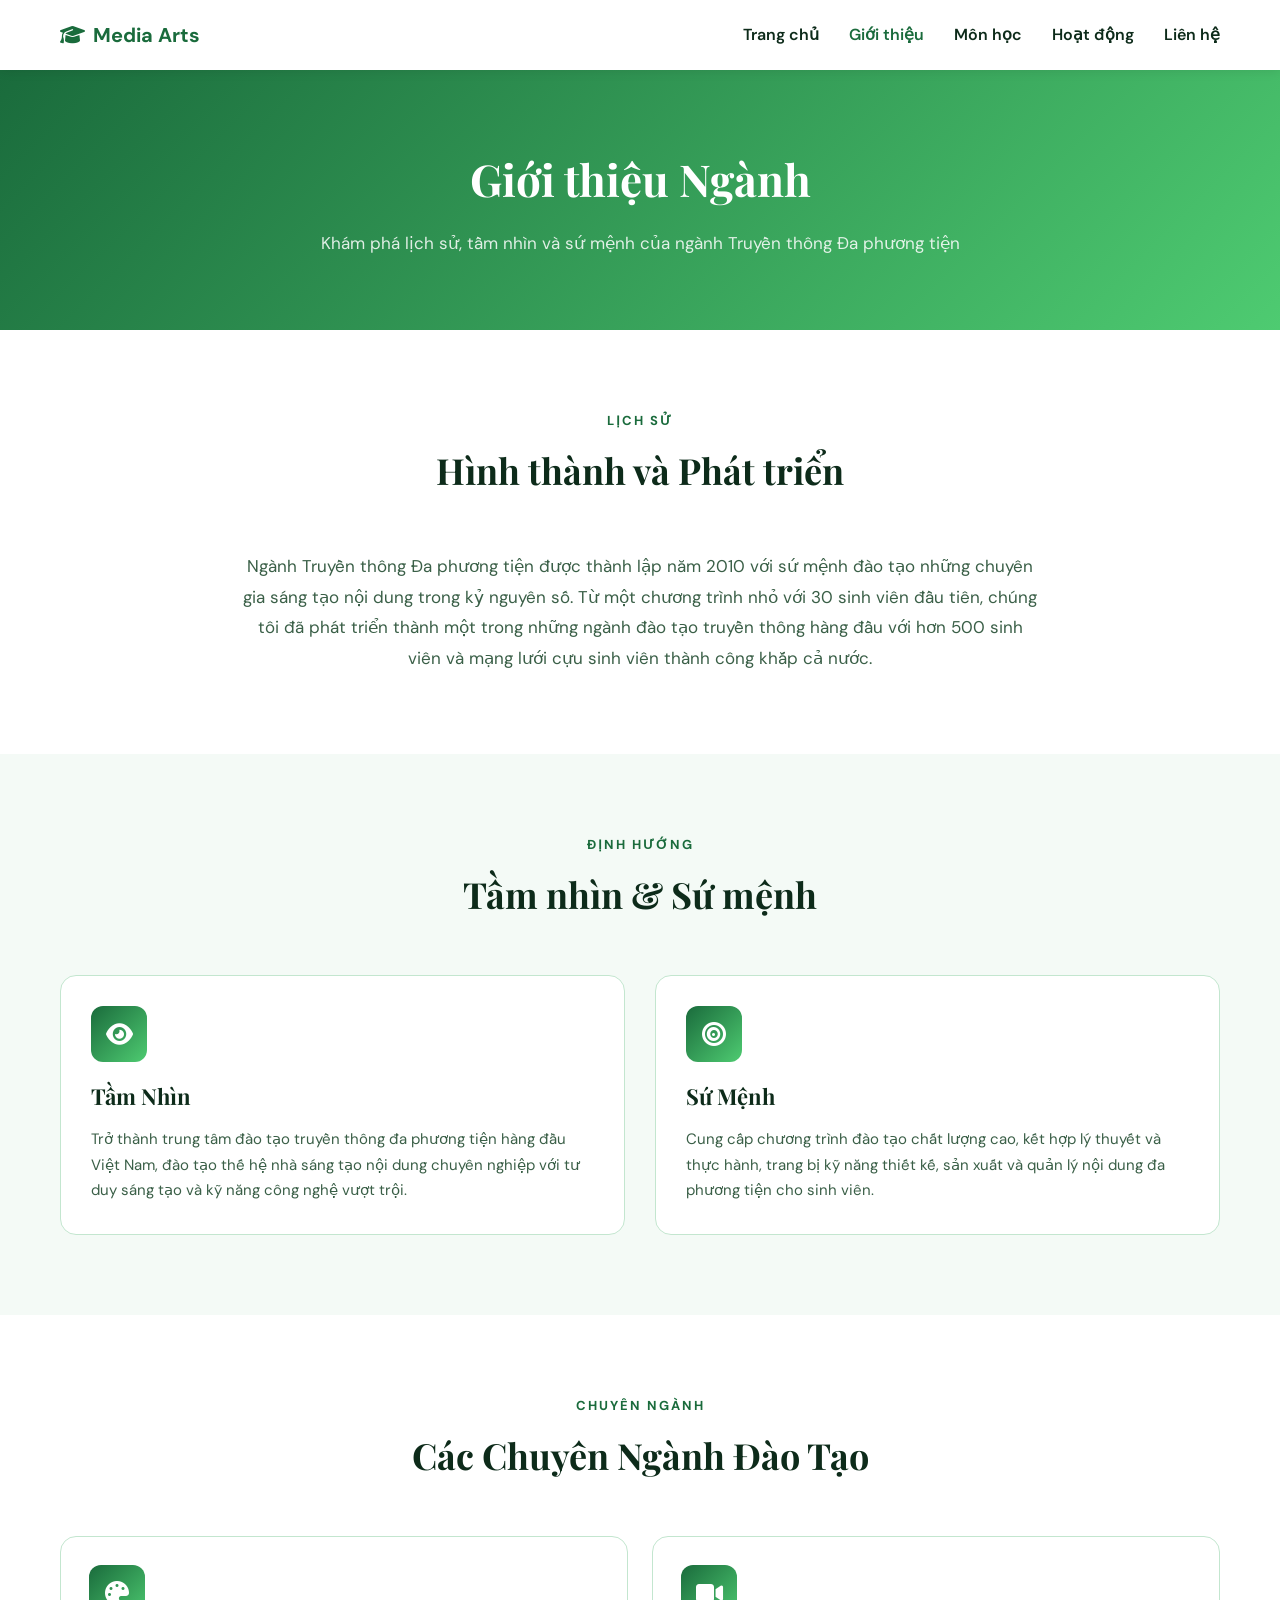
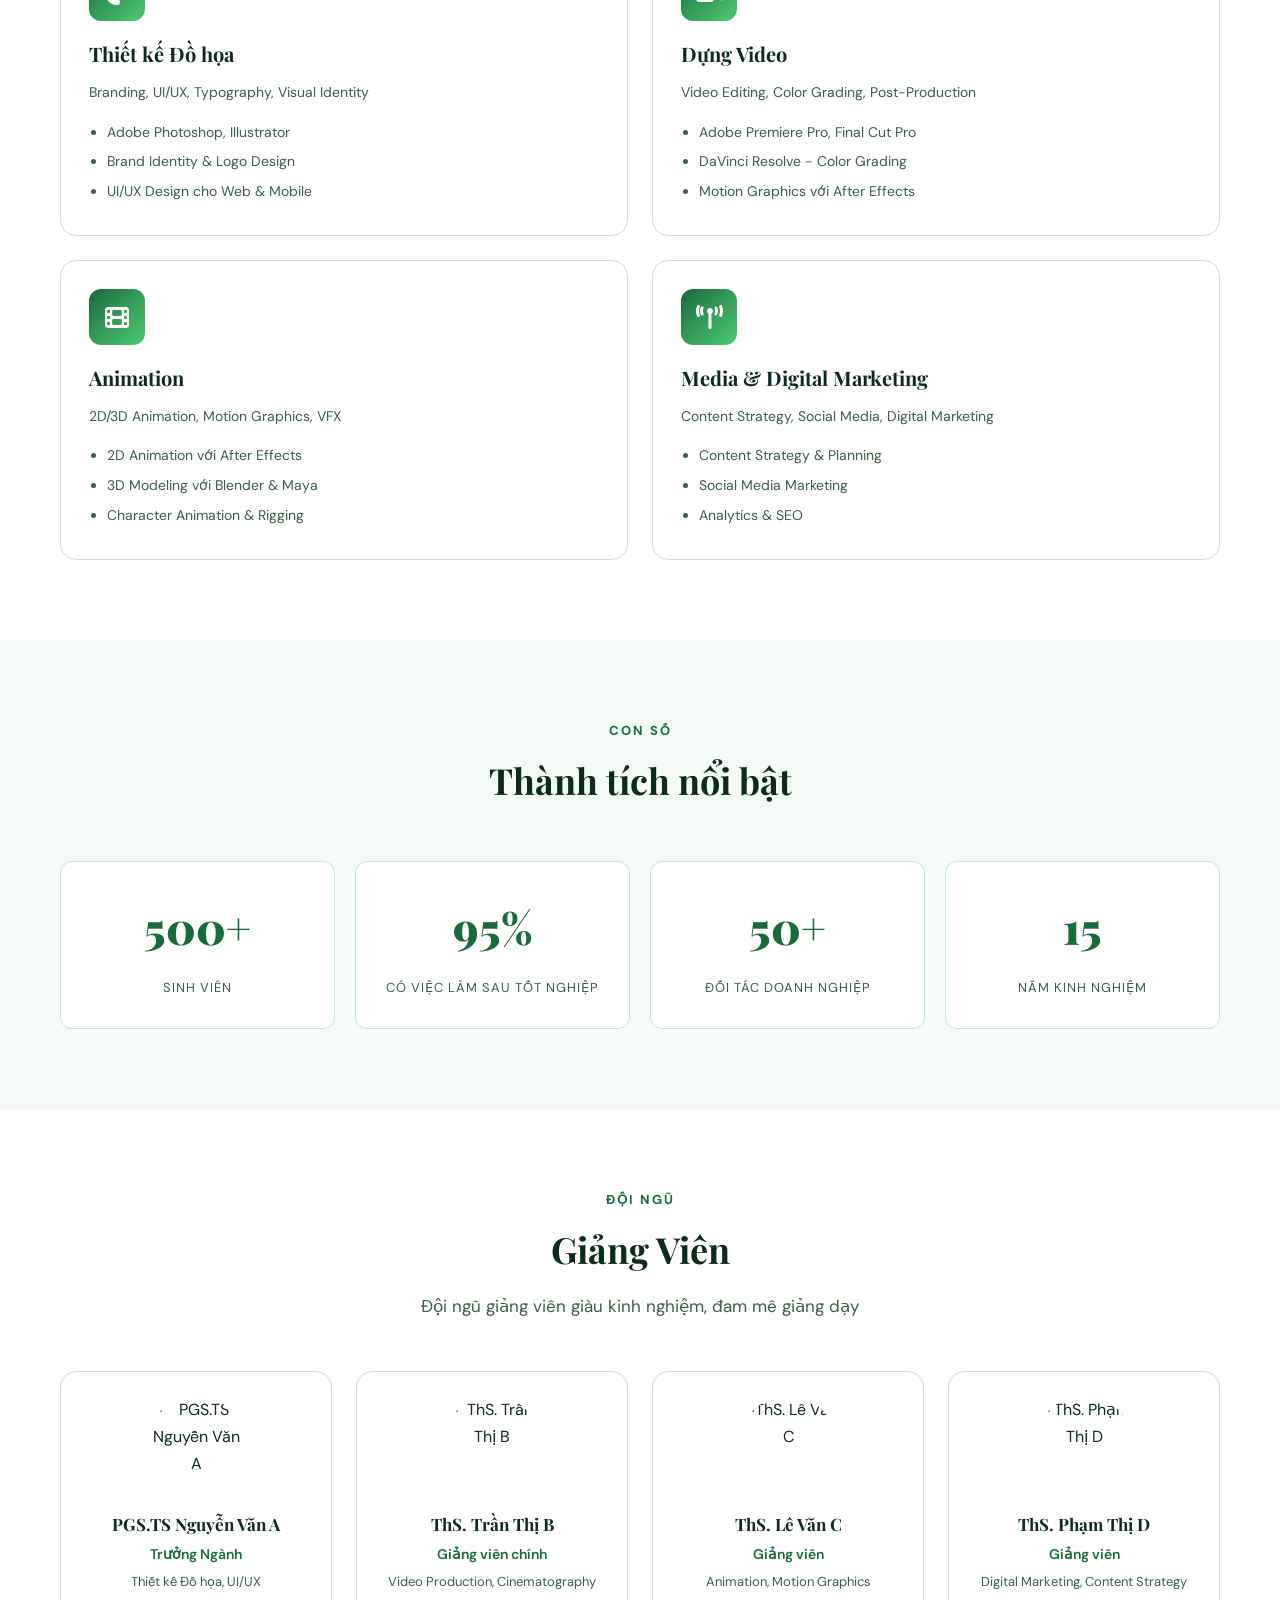
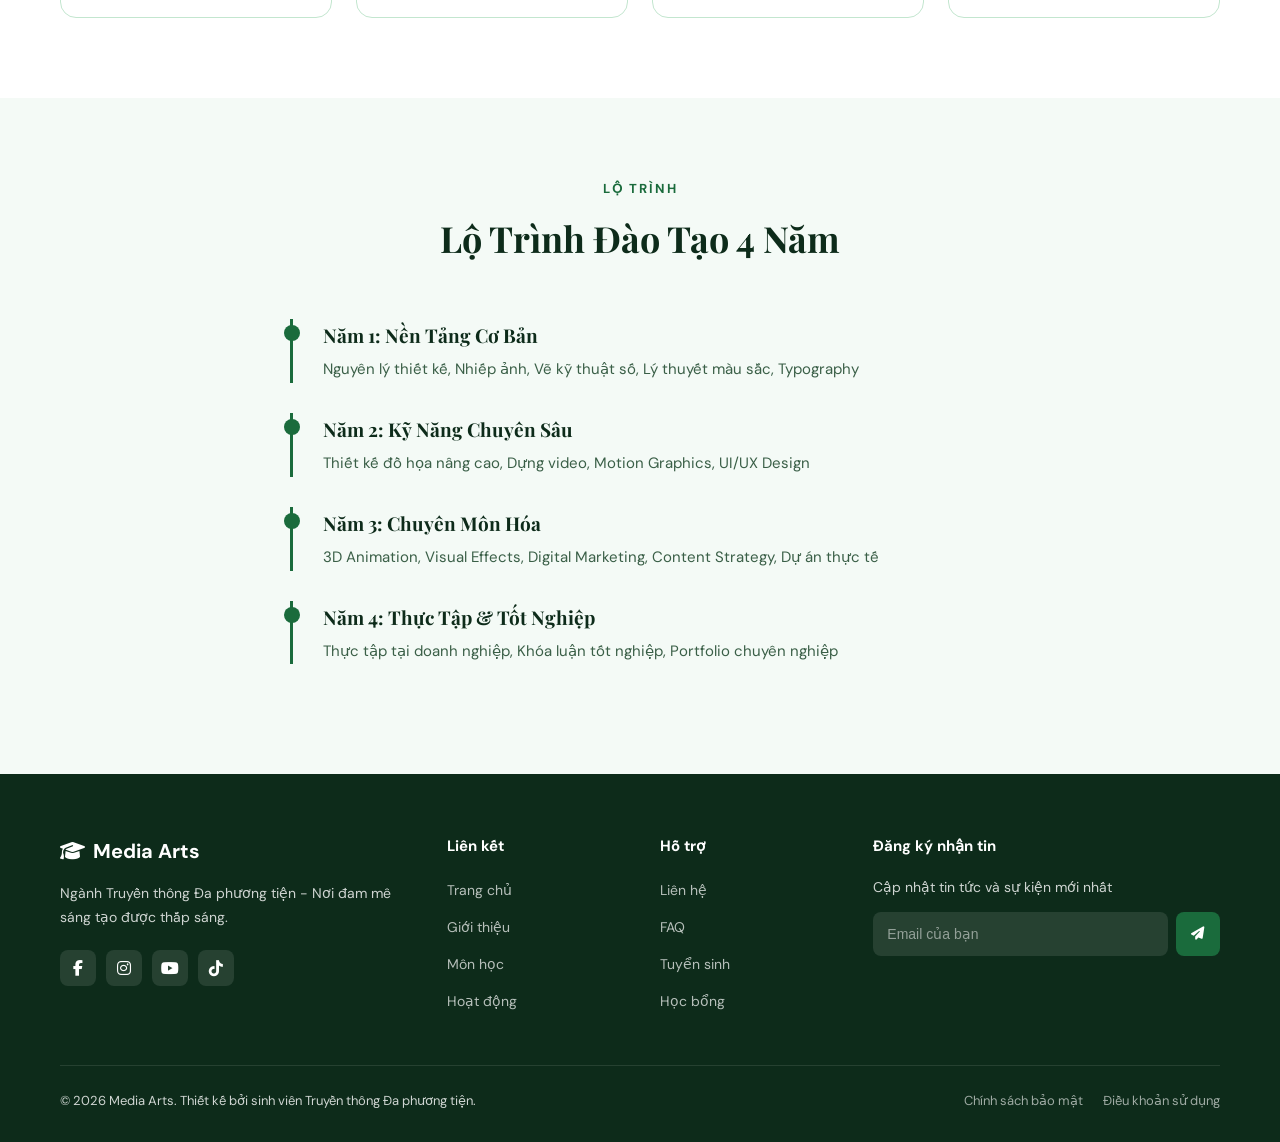
==== commit 96c39bc1: "Simplify code structure: beginner-friendly CSS/JS, shorter sections, updated README Co-authored-by: " ====
--- a/about.html
+++ b/about.html
@@ -3,235 +3,246 @@
 <head>
     <meta charset="UTF-8">
     <meta name="viewport" content="width=device-width, initial-scale=1.0">
-    <meta name="description" content="Giới thiệu về ngành Truyền thông đa phương tiện - Lịch sử, tầm nhìn, sứ mệnh">
+    <meta name="description" content="Giới thiệu về ngành Truyền thông đa phương tiện">
     <title>Giới thiệu Ngành | Truyền thông Đa phương tiện</title>
-    
-    <!-- CSS Files -->
+
     <link rel="stylesheet" href="style.css">
-    
-    <!-- Font Awesome CDN -->
     <link rel="stylesheet" href="https://cdnjs.cloudflare.com/ajax/libs/font-awesome/6.5.1/css/all.min.css">
-    
-    <!-- Google Fonts - Per Requirements -->
     <link rel="preconnect" href="https://fonts.googleapis.com">
     <link rel="preconnect" href="https://fonts.gstatic.com" crossorigin>
-    <link href="https://fonts.googleapis.com/css2?family=Playfair+Display:wght@400;600;700;900&family=DM+Sans:wght@300;400;500;600&family=Cormorant+Garamond:ital,wght@1,400;1,600&display=swap" rel="stylesheet">
-    
-    <!-- AOS - Scroll Animations -->
-    <link href="https://cdn.jsdelivr.net/npm/aos@2.3.4/dist/aos.css" rel="stylesheet">
+    <link href="https://fonts.googleapis.com/css2?family=Playfair+Display:wght@400;600;700;900&family=DM+Sans:wght@300;400;500;600&display=swap" rel="stylesheet">
 </head>
 <body>
-    <!-- Header & Navigation -->
+
+    <!-- HEADER -->
     <header class="header" id="header">
         <nav class="nav container">
             <a href="index.html" class="nav__logo">
                 <i class="fas fa-graduation-cap"></i>
                 <span>Media Arts</span>
             </a>
-            
             <div class="nav__menu" id="nav-menu">
                 <ul class="nav__list">
-                    <li class="nav__item"><a href="index.html" class="nav__link">Trang chủ</a></li>
-                    <li class="nav__item"><a href="about.html" class="nav__link active">Giới thiệu</a></li>
-                    <li class="nav__item"><a href="courses.html" class="nav__link">Môn học</a></li>
-                    <li class="nav__item"><a href="activities.html" class="nav__link">Hoạt động</a></li>
-                    <li class="nav__item"><a href="contact.html" class="nav__link">Liên hệ</a></li>
+                    <li><a href="index.html" class="nav__link">Trang chủ</a></li>
+                    <li><a href="about.html" class="nav__link active">Giới thiệu</a></li>
+                    <li><a href="courses.html" class="nav__link">Môn học</a></li>
+                    <li><a href="activities.html" class="nav__link">Hoạt động</a></li>
+                    <li><a href="contact.html" class="nav__link">Liên hệ</a></li>
                 </ul>
                 <div class="nav__close" id="nav-close">
                     <i class="fas fa-times"></i>
                 </div>
             </div>
-
             <div class="nav__toggle" id="nav-toggle">
                 <i class="fas fa-bars"></i>
             </div>
         </nav>
     </header>
 
-    <!-- Main Content -->
     <main class="main">
-        <!-- Page Hero -->
-        <section class="page-hero" style="background: linear-gradient(135deg, var(--color-primary) 0%, var(--color-accent) 100%);">
-            <div class="container">
-                <div class="page-hero__content" data-aos="fade-up">
-                    <h1 class="page-hero__title" style="color: white;">Giới thiệu Ngành</h1>
-                    <p class="page-hero__description" style="color: var(--color-off-white);">
-                        Khám phá lịch sử, tầm nhìn và sứ mệnh của ngành Truyền thông Đa phương tiện
-                    </p>
-                </div>
-            </div>
-        </section>
-
-        <!-- History Section -->
+
+        <!-- BANNER ĐẦU TRANG -->
+        <section class="page-hero">
+            <div class="container">
+                <h1 class="page-hero__title">Giới thiệu Ngành</h1>
+                <p class="page-hero__description">Khám phá lịch sử, tầm nhìn và sứ mệnh của ngành Truyền thông Đa phương tiện</p>
+            </div>
+        </section>
+
+        <!-- LỊCH SỬ HÌNH THÀNH -->
         <section class="section">
             <div class="container">
-                <div class="section__header" data-aos="fade-up">
+                <div class="section__header">
                     <span class="section__subtitle">Lịch sử</span>
                     <h2 class="section__title">Hình thành và Phát triển</h2>
                 </div>
-
-                <div class="about__timeline" data-aos="fade-up" data-aos-delay="100">
-                    <p style="max-width: 800px; margin: 0 auto; text-align: center; font-size: var(--font-lg);">
-                        Ngành Truyền thông Đa phương tiện được thành lập năm 2010 với sứ mệnh đào tạo 
-                        những chuyên gia sáng tạo nội dung trong kỷ nguyên số. Từ một chương trình nhỏ 
-                        với 30 sinh viên đầu tiên, chúng tôi đã phát triển thành một trong những ngành 
-                        đào tạo truyền thông hàng đầu với hơn 500 sinh viên và mạng lưới cựu sinh viên 
-                        thành công khắp cả nước.
-                    </p>
-                </div>
-            </div>
-        </section>
-
-        <!-- Vision & Mission -->
-        <section class="section" style="background-color: var(--color-off-white);">
-            <div class="container">
+                <p style="max-width: 800px; margin: 0 auto; text-align: center; font-size: 17px; color: #3A5F47; line-height: 1.8;">
+                    Ngành Truyền thông Đa phương tiện được thành lập năm 2010 với sứ mệnh đào tạo
+                    những chuyên gia sáng tạo nội dung trong kỷ nguyên số. Từ một chương trình nhỏ
+                    với 30 sinh viên đầu tiên, chúng tôi đã phát triển thành một trong những ngành
+                    đào tạo truyền thông hàng đầu với hơn 500 sinh viên và mạng lưới cựu sinh viên
+                    thành công khắp cả nước.
+                </p>
+            </div>
+        </section>
+
+        <!-- TẦM NHÌN & SỨ MỆNH -->
+        <section class="section" style="background-color: #F4FAF6;">
+            <div class="container">
+                <div class="section__header">
+                    <span class="section__subtitle">Định hướng</span>
+                    <h2 class="section__title">Tầm nhìn & Sứ mệnh</h2>
+                </div>
                 <div class="vision-mission__grid">
-                    <div class="vision-mission__card" data-aos="fade-right">
+                    <div class="vision-mission__card">
                         <div class="vision-mission__icon">
                             <i class="fas fa-eye"></i>
                         </div>
                         <h3>Tầm Nhìn</h3>
-                        <p>
-                            Trở thành trung tâm đào tạo truyền thông đa phương tiện hàng đầu Việt Nam, 
-                            đào tạo thế hệ những nhà sáng tạo nội dung chuyên nghiệp, có tư duy sáng tạo 
-                            và kỹ năng công nghệ vượt trội, đáp ứng nhu cầu của ngành công nghiệp sáng tạo 
-                            trong kỷ nguyên số.
-                        </p>
-                    </div>
-
-                    <div class="vision-mission__card" data-aos="fade-left" data-aos-delay="200">
+                        <p>Trở thành trung tâm đào tạo truyền thông đa phương tiện hàng đầu Việt Nam, đào tạo thế hệ nhà sáng tạo nội dung chuyên nghiệp với tư duy sáng tạo và kỹ năng công nghệ vượt trội.</p>
+                    </div>
+                    <div class="vision-mission__card">
                         <div class="vision-mission__icon">
                             <i class="fas fa-bullseye"></i>
                         </div>
                         <h3>Sứ Mệnh</h3>
-                        <p>
-                            Cung cấp chương trình đào tạo chất lượng cao, kết hợp lý thuyết và thực hành, 
-                            trang bị cho sinh viên kỹ năng thiết kế, sản xuất và quản lý nội dung đa phương 
-                            tiện. Xây dựng môi trường học tập sáng tạo, khuyến khích đổi mới và hợp tác, 
-                            chuẩn bị cho sinh viên sẵn sàng cho thị trường lao động toàn cầu.
-                        </p>
-                    </div>
-                </div>
-            </div>
-        </section>
-
-        <!-- Specializations -->
+                        <p>Cung cấp chương trình đào tạo chất lượng cao, kết hợp lý thuyết và thực hành, trang bị kỹ năng thiết kế, sản xuất và quản lý nội dung đa phương tiện cho sinh viên.</p>
+                    </div>
+                </div>
+            </div>
+        </section>
+
+        <!-- CÁC CHUYÊN NGÀNH -->
         <section class="section">
             <div class="container">
-                <div class="section__header" data-aos="fade-up">
+                <div class="section__header">
                     <span class="section__subtitle">Chuyên ngành</span>
                     <h2 class="section__title">Các Chuyên Ngành Đào Tạo</h2>
                 </div>
-
                 <div class="specializations__grid">
-                    <article class="specialization__card" data-aos="zoom-in">
-                        <i class="fas fa-palette"></i>
+                    <article class="spec__card">
+                        <div class="spec__icon"><i class="fas fa-palette"></i></div>
                         <h3>Thiết kế Đồ họa</h3>
                         <p>Branding, UI/UX, Typography, Visual Identity</p>
-                    </article>
-
-                    <article class="specialization__card" data-aos="zoom-in" data-aos-delay="100">
-                        <i class="fas fa-video"></i>
+                        <ul>
+                            <li>Adobe Photoshop, Illustrator</li>
+                            <li>Brand Identity & Logo Design</li>
+                            <li>UI/UX Design cho Web & Mobile</li>
+                        </ul>
+                    </article>
+                    <article class="spec__card">
+                        <div class="spec__icon"><i class="fas fa-video"></i></div>
                         <h3>Dựng Video</h3>
                         <p>Video Editing, Color Grading, Post-Production</p>
-                    </article>
-
-                    <article class="specialization__card" data-aos="zoom-in" data-aos-delay="200">
-                        <i class="fas fa-film"></i>
+                        <ul>
+                            <li>Adobe Premiere Pro, Final Cut Pro</li>
+                            <li>DaVinci Resolve - Color Grading</li>
+                            <li>Motion Graphics với After Effects</li>
+                        </ul>
+                    </article>
+                    <article class="spec__card">
+                        <div class="spec__icon"><i class="fas fa-film"></i></div>
                         <h3>Animation</h3>
                         <p>2D/3D Animation, Motion Graphics, VFX</p>
-                    </article>
-
-                    <article class="specialization__card" data-aos="zoom-in" data-aos-delay="300">
-                        <i class="fas fa-broadcast-tower"></i>
-                        <h3>Media</h3>
+                        <ul>
+                            <li>2D Animation với After Effects</li>
+                            <li>3D Modeling với Blender & Maya</li>
+                            <li>Character Animation & Rigging</li>
+                        </ul>
+                    </article>
+                    <article class="spec__card">
+                        <div class="spec__icon"><i class="fas fa-broadcast-tower"></i></div>
+                        <h3>Media & Digital Marketing</h3>
                         <p>Content Strategy, Social Media, Digital Marketing</p>
-                    </article>
-                </div>
-            </div>
-        </section>
-
-        <!-- Teachers Section -->
-        <section class="section" style="background-color: var(--color-off-white);">
-            <div class="container">
-                <div class="section__header" data-aos="fade-up">
+                        <ul>
+                            <li>Content Strategy & Planning</li>
+                            <li>Social Media Marketing</li>
+                            <li>Analytics & SEO</li>
+                        </ul>
+                    </article>
+                </div>
+            </div>
+        </section>
+
+        <!-- THỐNG KÊ -->
+        <section class="section" style="background-color: #F4FAF6;">
+            <div class="container">
+                <div class="section__header">
+                    <span class="section__subtitle">Con số</span>
+                    <h2 class="section__title">Thành tích nổi bật</h2>
+                </div>
+                <div class="stats__grid">
+                    <div class="stat__item">
+                        <span class="stat__number">500+</span>
+                        <span class="stat__label">Sinh viên</span>
+                    </div>
+                    <div class="stat__item">
+                        <span class="stat__number">95%</span>
+                        <span class="stat__label">Có việc làm sau tốt nghiệp</span>
+                    </div>
+                    <div class="stat__item">
+                        <span class="stat__number">50+</span>
+                        <span class="stat__label">Đối tác doanh nghiệp</span>
+                    </div>
+                    <div class="stat__item">
+                        <span class="stat__number">15</span>
+                        <span class="stat__label">Năm kinh nghiệm</span>
+                    </div>
+                </div>
+            </div>
+        </section>
+
+        <!-- GIẢNG VIÊN -->
+        <section class="section">
+            <div class="container">
+                <div class="section__header">
                     <span class="section__subtitle">Đội ngũ</span>
                     <h2 class="section__title">Giảng Viên</h2>
-                    <p class="section__description">
-                        Đội ngũ giảng viên giàu kinh nghiệm, đam mê giảng dạy và cập nhật xu hướng
-                    </p>
-                </div>
-
+                    <p class="section__description">Đội ngũ giảng viên giàu kinh nghiệm, đam mê giảng dạy</p>
+                </div>
                 <div class="teachers__grid">
-                    <article class="teacher__card" data-aos="fade-up">
+                    <article class="teacher__card">
                         <div class="teacher__image">
                             <img src="https://images.unsplash.com/photo-1573496359142-b8d87734a5a2?auto=format&fit=crop&w=400&q=80" alt="PGS.TS Nguyễn Văn A">
                         </div>
                         <h3 class="teacher__name">PGS.TS Nguyễn Văn A</h3>
                         <p class="teacher__role">Trưởng Ngành</p>
-                        <p class="teacher__specialty">Chuyên môn: Thiết kế Đồ họa, UI/UX</p>
-                    </article>
-
-                    <article class="teacher__card" data-aos="fade-up" data-aos-delay="100">
+                        <p class="teacher__specialty">Thiết kế Đồ họa, UI/UX</p>
+                    </article>
+                    <article class="teacher__card">
                         <div class="teacher__image">
                             <img src="https://images.unsplash.com/photo-1580489944761-15a19d654956?auto=format&fit=crop&w=400&q=80" alt="ThS. Trần Thị B">
                         </div>
                         <h3 class="teacher__name">ThS. Trần Thị B</h3>
                         <p class="teacher__role">Giảng viên chính</p>
-                        <p class="teacher__specialty">Chuyên môn: Video Production, Cinematography</p>
-                    </article>
-
-                    <article class="teacher__card" data-aos="fade-up" data-aos-delay="200">
+                        <p class="teacher__specialty">Video Production, Cinematography</p>
+                    </article>
+                    <article class="teacher__card">
                         <div class="teacher__image">
                             <img src="https://images.unsplash.com/photo-1507003211169-0a1dd7228f2d?auto=format&fit=crop&w=400&q=80" alt="ThS. Lê Văn C">
                         </div>
                         <h3 class="teacher__name">ThS. Lê Văn C</h3>
                         <p class="teacher__role">Giảng viên</p>
-                        <p class="teacher__specialty">Chuyên môn: Animation, Motion Graphics</p>
-                    </article>
-
-                    <article class="teacher__card" data-aos="fade-up" data-aos-delay="300">
+                        <p class="teacher__specialty">Animation, Motion Graphics</p>
+                    </article>
+                    <article class="teacher__card">
                         <div class="teacher__image">
                             <img src="https://images.unsplash.com/photo-1494790108377-be9c29b29330?auto=format&fit=crop&w=400&q=80" alt="ThS. Phạm Thị D">
                         </div>
                         <h3 class="teacher__name">ThS. Phạm Thị D</h3>
                         <p class="teacher__role">Giảng viên</p>
-                        <p class="teacher__specialty">Chuyên môn: Digital Marketing, Content Strategy</p>
-                    </article>
-                </div>
-            </div>
-        </section>
-
-        <!-- Training Roadmap Timeline -->
-        <section class="section">
-            <div class="container">
-                <div class="section__header" data-aos="fade-up">
+                        <p class="teacher__specialty">Digital Marketing, Content Strategy</p>
+                    </article>
+                </div>
+            </div>
+        </section>
+
+        <!-- LỘ TRÌNH ĐÀO TẠO 4 NĂM -->
+        <section class="section" style="background-color: #F4FAF6;">
+            <div class="container">
+                <div class="section__header">
                     <span class="section__subtitle">Lộ trình</span>
                     <h2 class="section__title">Lộ Trình Đào Tạo 4 Năm</h2>
                 </div>
-
-                <div class="roadmap__timeline" data-aos="fade-up" data-aos-delay="200">
+                <div class="roadmap__timeline">
                     <div class="timeline__item">
                         <div class="timeline__content">
                             <h3>Năm 1: Nền Tảng Cơ Bản</h3>
                             <p>Nguyên lý thiết kế, Nhiếp ảnh, Vẽ kỹ thuật số, Lý thuyết màu sắc, Typography</p>
                         </div>
                     </div>
-
                     <div class="timeline__item">
                         <div class="timeline__content">
                             <h3>Năm 2: Kỹ Năng Chuyên Sâu</h3>
                             <p>Thiết kế đồ họa nâng cao, Dựng video, Motion Graphics, UI/UX Design</p>
                         </div>
                     </div>
-
                     <div class="timeline__item">
                         <div class="timeline__content">
                             <h3>Năm 3: Chuyên Môn Hóa</h3>
                             <p>3D Animation, Visual Effects, Digital Marketing, Content Strategy, Dự án thực tế</p>
                         </div>
                     </div>
-
                     <div class="timeline__item">
                         <div class="timeline__content">
                             <h3>Năm 4: Thực Tập & Tốt Nghiệp</h3>
@@ -241,9 +252,10 @@
                 </div>
             </div>
         </section>
+
     </main>
 
-    <!-- Footer -->
+    <!-- FOOTER -->
     <footer class="footer">
         <div class="container">
             <div class="footer__container">
@@ -252,10 +264,7 @@
                         <i class="fas fa-graduation-cap"></i>
                         <span>Media Arts</span>
                     </a>
-                    <p class="footer__description">
-                        Ngành Truyền thông Đa phương tiện - Nơi đam mê sáng tạo 
-                        được thắp sáng và phát triển.
-                    </p>
+                    <p class="footer__description">Ngành Truyền thông Đa phương tiện - Nơi đam mê sáng tạo được thắp sáng.</p>
                     <div class="footer__social">
                         <a href="#" class="footer__social-link"><i class="fab fa-facebook-f"></i></a>
                         <a href="#" class="footer__social-link"><i class="fab fa-instagram"></i></a>
@@ -263,7 +272,6 @@
                         <a href="#" class="footer__social-link"><i class="fab fa-tiktok"></i></a>
                     </div>
                 </div>
-
                 <div class="footer__column">
                     <h3 class="footer__title">Liên kết</h3>
                     <ul class="footer__links">
@@ -273,50 +281,38 @@
                         <li><a href="activities.html">Hoạt động</a></li>
                     </ul>
                 </div>
-
                 <div class="footer__column">
                     <h3 class="footer__title">Hỗ trợ</h3>
                     <ul class="footer__links">
                         <li><a href="contact.html">Liên hệ</a></li>
-                        <li><a href="#faq">FAQ</a></li>
-                        <li><a href="#admission">Tuyển sinh</a></li>
-                        <li><a href="#scholarship">Học bổng</a></li>
+                        <li><a href="#">FAQ</a></li>
+                        <li><a href="#">Tuyển sinh</a></li>
+                        <li><a href="#">Học bổng</a></li>
                     </ul>
                 </div>
-
                 <div class="footer__column">
                     <h3 class="footer__title">Đăng ký nhận tin</h3>
                     <p class="footer__newsletter-text">Cập nhật tin tức và sự kiện mới nhất</p>
                     <form class="footer__newsletter">
                         <input type="email" placeholder="Email của bạn" class="newsletter__input">
-                        <button type="submit" class="newsletter__btn">
-                            <i class="fas fa-paper-plane"></i>
-                        </button>
+                        <button type="submit" class="newsletter__btn"><i class="fas fa-paper-plane"></i></button>
                     </form>
                 </div>
             </div>
-
             <div class="footer__bottom">
-                <p class="footer__copyright">
-                    &copy; 2026 Media Arts. Thiết kế bởi sinh viên Truyền thông Đa phương tiện.
-                </p>
+                <p>&copy; 2026 Media Arts. Thiết kế bởi sinh viên Truyền thông Đa phương tiện.</p>
                 <div class="footer__links-bottom">
-                    <a href="#privacy">Chính sách bảo mật</a>
-                    <a href="#terms">Điều khoản sử dụng</a>
+                    <a href="#">Chính sách bảo mật</a>
+                    <a href="#">Điều khoản sử dụng</a>
                 </div>
             </div>
         </div>
     </footer>
 
-    <!-- Scroll to Top Button -->
-    <button class="scroll-top" id="scroll-top" aria-label="Scroll to top">
+    <button class="scroll-top" id="scroll-top" aria-label="Cuộn lên đầu trang">
         <i class="fas fa-arrow-up"></i>
     </button>
 
-    <!-- CDN Scripts -->
-    <script src="https://cdn.jsdelivr.net/npm/aos@2.3.4/dist/aos.js"></script>
-
-    <!-- JavaScript Files -->
     <script src="script.js"></script>
 </body>
 </html>
--- a/style.css
+++ b/style.css
@@ -1,600 +1,119 @@
-/* ===== CSS VARIABLES ===== */
+/* ===== CSS VARIABLES (Biến CSS - dùng chung cho toàn trang) =====
+   Cách dùng: var(--ten-bien)
+   Ví dụ: color: var(--green); */
 :root {
-  /* Colors - Primary Green Palette (matches requirements) */
-  --color-primary: #1A6B3C;
-  --color-primary-light: #2D9B5A;
-  --color-primary-dark: #0F4526;
-  --color-accent: #4ECB71;
-  --color-accent-soft: #A8E6BC;
-  
-  /* Background Colors */
-  --color-white: #FFFFFF;
-  --color-off-white: #F4FAF6;
-  --color-surface: #EAF5EE;
-  --color-border: #C3E6CF;
-  
-  /* Text Colors - Updated for better contrast */
-  --color-text-dark: #0D2B1A;
-  --color-text-mid: #1A3A26;
-  --color-text-light: #3A5F47;
-  
-  /* Neutral Colors */
-  --color-black: #8d9aa7;
-  --color-gray-100: #F4FAF6;
-  --color-gray-200: #EAF5EE;
-  --color-gray-300: #C3E6CF;
-  --color-gray-400: #A8E6BC;
-  --color-gray-500: #7DAF8D;
-  --color-gray-600: #3A5F47;
-  --color-gray-700: #2D9B5A;
-  --color-gray-800: #1A6B3C;
-  --color-gray-900: #0D2B1A;
-  
-  /* Status Colors */
-  --color-success: #4ECB71;
-  --color-warning: #f59e0b;
-  --color-error: #ef4444;
-  --color-info: #1A6B3C;
-  
-  /* Gradient */
-  --gradient-primary: linear-gradient(135deg, #1A6B3C 0%, #4ECB71 100%);
-  --gradient-accent: linear-gradient(135deg, #2D9B5A 0%, #A8E6BC 100%);
-  
-  /* Typography - Updated to match requirements */
+  --green: #1A6B3C;
+  --green-light: #4ECB71;
+  --white: #ffffff;
+  --light-bg: #F4FAF6;
+  --text-dark: #0D2B1A;
+  --text-gray: #3A5F47;
+  --border: #C3E6CF;
+  --red: #ef4444;
   --font-heading: 'Playfair Display', serif;
   --font-body: 'DM Sans', sans-serif;
-  --font-accent: 'Cormorant Garamond', serif;
-  
-  /* Font Sizes - Updated to match requirements */
-  --font-xs: 0.75rem;      /* 12px */
-  --font-sm: 0.875rem;     /* 14px */
-  --font-base: 1rem;       /* 16px */
-  --font-lg: 1.125rem;     /* 18px */
-  --font-xl: 1.375rem;     /* 22px */
-  --font-2xl: 1.75rem;     /* 28px */
-  --font-3xl: 2.25rem;     /* 36px */
-  --font-4xl: 3rem;        /* 48px */
-  --font-5xl: 4rem;        /* 64px */
-  
-  /* Legacy aliases for backward compatibility */
-  --fs-xs: var(--font-xs);
-  --fs-sm: var(--font-sm);
-  --fs-base: var(--font-base);
-  --fs-lg: var(--font-lg);
-  --fs-xl: var(--font-xl);
-  --fs-2xl: var(--font-2xl);
-  --fs-3xl: var(--font-3xl);
-  --fs-4xl: var(--font-4xl);
-  --fs-5xl: var(--font-5xl);
-  
-  /* Font Weights */
-  --fw-light: 400;
-  --fw-regular: 500;
-  --fw-medium: 600;
-  --fw-semibold: 700;
-  --fw-bold: 800;
-  
-  /* Spacing */
-  --space-xs: 0.25rem;   /* 4px */
-  --space-sm: 0.5rem;    /* 8px */
-  --space-md: 1rem;      /* 16px */
-  --space-lg: 1.5rem;    /* 24px */
-  --space-xl: 2rem;      /* 32px */
-  --space-2xl: 3rem;     /* 48px */
-  --space-3xl: 4rem;     /* 64px */
-  --space-4xl: 6rem;     /* 96px */
-  --space-5xl: 8rem;     /* 128px */
-  
-  /* Border Radius */
-  --radius-sm: 0.25rem;  /* 4px */
-  --radius-md: 0.5rem;   /* 8px */
-  --radius-lg: 0.75rem;  /* 12px */
-  --radius-xl: 1rem;     /* 16px */
-  --radius-2xl: 1.5rem;  /* 24px */
-  --radius-full: 9999px;
-  
-  /* Shadows */
-  --shadow-sm: 0 1px 2px 0 rgba(0, 0, 0, 0.05);
-  --shadow-md: 0 4px 6px -1px rgba(0, 0, 0, 0.1), 0 2px 4px -1px rgba(0, 0, 0, 0.06);
-  --shadow-lg: 0 10px 15px -3px rgba(0, 0, 0, 0.1), 0 4px 6px -2px rgba(0, 0, 0, 0.05);
-  --shadow-xl: 0 20px 25px -5px rgba(0, 0, 0, 0.1), 0 10px 10px -5px rgba(0, 0, 0, 0.04);
-  --shadow-2xl: 0 25px 50px -12px rgba(0, 0, 0, 0.25);
-  
-  /* Transitions */
-  --transition-fast: 150ms ease-in-out;
-  --transition-base: 300ms ease-in-out;
-  --transition-slow: 500ms ease-in-out;
-  
-  /* Z-index */
-  --z-dropdown: 1000;
-  --z-sticky: 1020;
-  --z-fixed: 1030;
-  --z-modal-backdrop: 1040;
-  --z-modal: 1050;
-  --z-popover: 1060;
-  --z-tooltip: 1070;
-  
-  /* Container */
-  --container-max-width: 1200px;
-  --container-padding: 1rem;
-  
-  /* Header Height */
-  --header-height: 4.5rem;
-}
-
-/* Dark Mode Variables - DISABLED */
-/* body.dark-mode {
-  --color-white: #0D2B1A;
-  --color-off-white: #0F4526;
-  --color-surface: #1A6B3C;
-  --color-black: #8d9aa7;
-  --color-text-dark: #F4FAF6;
-  --color-text-mid: #C3E6CF;
-  --color-text-light: #A8E6BC;
-  --color-border: #3A5F47;
-  --color-gray-100: #0F4526;
-  --color-gray-200: #1A6B3C;
-  --color-gray-300: #2D9B5A;
-  --color-gray-400: #3A5F47;
-  --color-gray-500: #7DAF8D;
-  --color-gray-600: #A8E6BC;
-  --color-gray-700: #C3E6CF;
-  --color-gray-800: #EAF5EE;
-  --color-gray-900: #F4FAF6;
-} */
-
-/* Custom Scrollbar */
-::-webkit-scrollbar {
-  width: 0.625rem;
-}
-
-::-webkit-scrollbar-track {
-  background: var(--color-gray-100);
-}
-
-::-webkit-scrollbar-thumb {
-  background: var(--color-primary);
-  border-radius: var(--radius-full);
-}
-
-::-webkit-scrollbar-thumb:hover {
-  background: var(--color-primary-dark);
-}
-
-/* Selection */
-::selection {
-  background-color: var(--color-primary);
-  color: var(--color-white);
-}
-
-::-moz-selection {
-  background-color: var(--color-primary);
-  color: var(--color-white);
-}
-/* ===== BASE CSS ===== */
-/* Reset, typography, global styles, scrollbar */
-
-/* ===== RESET ===== */
+}
+
+/* ===== RESET (Xóa style mặc định của trình duyệt) ===== */
 * {
   margin: 0;
   padding: 0;
   box-sizing: border-box;
 }
 
-*::before,
-*::after {
-  box-sizing: inherit;
-}
-
 html {
   scroll-behavior: smooth;
-  font-size: 16px;
 }
 
 body {
   font-family: var(--font-body);
-  font-size: var(--font-base);
-  font-weight: var(--fw-regular);
+  font-size: 16px;
   line-height: 1.7;
-  color: var(--color-text-dark);
-  background-color: #ffffff !important;
-  overflow-x: hidden;
-  transition: background-color var(--transition-base), color var(--transition-base);
-  -webkit-font-smoothing: antialiased;
-  -moz-osx-font-smoothing: grayscale;
-}
-
-/* Ensure light mode always */
-body.dark-mode {
-  background-color: #ffffff !important;
-}
-
-/* ===== TYPOGRAPHY ===== */
-h1, h2, h3, h4, h5, h6 {
-  font-family: var(--font-heading);
-  font-weight: var(--fw-bold);
-  line-height: 1.3;
-  color: var(--color-text-dark);
-  margin-bottom: var(--space-md);
-  letter-spacing: -0.02em;
-}
-
-h1 { 
-  font-size: var(--font-5xl); 
-  font-weight: 900;
-}
-
-h2 { 
-  font-size: var(--font-4xl); 
-  font-weight: 700;
-}
-
-h3 { 
-  font-size: var(--font-3xl); 
-  font-weight: 600;
-}
-
-h4 { 
-  font-size: var(--font-2xl); 
-  font-weight: 600;
-}
-
-h5 { 
-  font-size: var(--font-xl); 
-  font-weight: 600;
-}
-
-h6 { 
-  font-size: var(--font-lg); 
-  font-weight: 600;
-}
-
-/* Responsive Typography */
-@media screen and (max-width: 768px) {
-  h1 { font-size: var(--font-4xl); }
-  h2 { font-size: var(--font-3xl); }
-  h3 { font-size: var(--font-2xl); }
-  h4 { font-size: var(--font-xl); }
-  h5 { font-size: var(--font-lg); }
-  h6 { font-size: var(--font-base); }
-}
-
-p {
-  margin-bottom: var(--space-md);
-  line-height: 1.8;
-  color: var(--color-text-mid);
-}
-
-a {
-  text-decoration: none;
-  color: inherit;
-  transition: color var(--transition-fast);
-}
-
-a:hover {
-  color: var(--color-primary);
-}
-
-strong, b {
-  font-weight: var(--fw-semibold);
-}
-
-em, i {
-  font-style: italic;
-  font-family: var(--font-accent);
-}
-
-blockquote {
-  font-family: var(--font-accent);
-  font-style: italic;
-  font-size: var(--font-lg);
-  color: var(--color-text-mid);
-  border-left: 4px solid var(--color-primary);
-  padding-left: var(--space-lg);
-  margin: var(--space-xl) 0;
-}
-
-/* ===== LISTS ===== */
-ul, ol {
-  list-style: none;
-}
-
-ul.styled-list,
-ol.styled-list {
-  list-style-position: inside;
-  padding-left: var(--space-md);
-}
-
-ul.styled-list {
-  list-style-type: disc;
-}
-
-ol.styled-list {
-  list-style-type: decimal;
-}
-
-/* ===== IMAGES ===== */
+  color: var(--text-dark);
+  background-color: var(--white);
+}
+
 img {
   max-width: 100%;
   height: auto;
   display: block;
 }
 
-/* ===== BUTTONS (Base Styles) ===== */
+ul {
+  list-style: none;
+}
+
+a {
+  text-decoration: none;
+  color: inherit;
+}
+
 button {
-  font-family: inherit;
-  font-size: inherit;
   border: none;
   background: none;
   cursor: pointer;
-  transition: all var(--transition-fast);
-}
-
-button:focus-visible,
-a:focus-visible,
-input:focus-visible,
-textarea:focus-visible,
-select:focus-visible {
-  outline: 2px solid var(--color-primary);
-  outline-offset: 2px;
-}
-
-/* ===== FORMS (Base Styles) ===== */
-input,
-textarea,
-select {
   font-family: inherit;
-  font-size: inherit;
-  color: inherit;
-}
-
-input::placeholder,
-textarea::placeholder {
-  color: var(--color-text-light);
-}
-
-/* ===== SCROLLBAR ===== */
-::-webkit-scrollbar {
-  width: 0.625rem;
-}
-
-::-webkit-scrollbar-track {
-  background: var(--color-gray-200);
-}
-
-::-webkit-scrollbar-thumb {
-  background: var(--color-primary);
-  border-radius: var(--radius-full);
-}
-
-::-webkit-scrollbar-thumb:hover {
-  background: var(--color-primary-dark);
-}
-
-/* Firefox Scrollbar */
-* {
-  scrollbar-width: thin;
-  scrollbar-color: var(--color-primary) var(--color-gray-200);
-}
-
-/* ===== SELECTION ===== */
-::selection {
-  background-color: var(--color-accent);
-  color: var(--color-white);
-}
-
-::-moz-selection {
-  background-color: var(--color-accent);
-  color: var(--color-white);
-}
-
-/* ===== UTILITY CLASSES ===== */
-.sr-only {
-  position: absolute;
-  width: 1px;
-  height: 1px;
-  padding: 0;
-  margin: -1px;
-  overflow: hidden;
-  clip: rect(0, 0, 0, 0);
-  white-space: nowrap;
-  border-width: 0;
-}
-
-.gradient-text {
-  background: var(--gradient-primary);
-  -webkit-background-clip: text;
-  -webkit-text-fill-color: transparent;
-  background-clip: text;
-}
-/* ===== RESET & BASE STYLES ===== */
-* {
-  margin: 0;
-  padding: 0;
-  box-sizing: border-box;
-}
-
-html {
-  scroll-behavior: smooth;
-  font-size: 16px;
-}
-
-body {
-  font-family: var(--font-body);
-  font-size: var(--font-base);
-  font-weight: var(--fw-regular);
-  line-height: 1.7;
-  color: var(--color-text-dark);
-  background-color: var(--color-white);
-  overflow-x: hidden;
-  transition: background-color var(--transition-base);
-  -webkit-font-smoothing: antialiased;
-  -moz-osx-font-smoothing: grayscale;
-}
-
-/* ===== TYPOGRAPHY ===== */
-h1, h2, h3, h4, h5, h6 {
-  font-family: var(--font-heading);
-  font-weight: var(--fw-bold);
-  line-height: 1.3;
-  color: var(--color-text-dark);
-  margin-bottom: var(--space-md);
-  letter-spacing: -0.02em;
-}
-
-h1 { font-size: var(--font-5xl); }
-h2 { font-size: var(--font-4xl); }
-h3 { font-size: var(--font-3xl); }
-h4 { font-size: var(--font-2xl); }
-h5 { font-size: var(--font-xl); }
-h6 { font-size: var(--font-lg); }
-
-p {
-  margin-bottom: var(--space-md);
-  line-height: 1.8;
-  color: var(--color-text-mid);
-}
-
-a {
-  text-decoration: none;
-  color: inherit;
-  transition: color var(--transition-fast);
-}
-
-img {
-  max-width: 100%;
-  height: auto;
-  display: block;
-}
-
-ul {
-  list-style: none;
-}
-
-button {
-  border: none;
-  outline: none;
-  background: none;
-  cursor: pointer;
-  font-family: inherit;
-}
-
-/* ===== CONTAINER ===== */
+}
+
+/* ===== CONTAINER (Khung bao nội dung, canh giữa trang) ===== */
 .container {
-  max-width: var(--container-max-width);
-  width: 100%;
+  max-width: 1200px;
   margin: 0 auto;
-  padding: 0 var(--container-padding);
-}
-
-/* ===== SECTION ===== */
+  padding: 0 20px;
+}
+
+/* ===== SECTION (Khối nội dung chính của từng phần) ===== */
 .section {
-  padding: var(--space-4xl) 0;
+  padding: 80px 0;
 }
 
 .section__header {
   text-align: center;
-  margin-bottom: var(--space-3xl);
+  margin-bottom: 50px;
 }
 
 .section__subtitle {
-  display: inline-block;
-  font-size: var(--fs-sm);
-  font-weight: var(--fw-bold);
-  color: var(--color-primary);
+  display: block;
+  font-size: 13px;
+  font-weight: 700;
+  color: var(--green);
   text-transform: uppercase;
-  letter-spacing: 0.15em;
-  margin-bottom: var(--space-sm);
-  position: relative;
-}
-
-.section__subtitle::after {
-  content: '';
-  display: block;
-  width: 60px;
-  height: 2px;
-  background: var(--gradient-primary);
-  margin: var(--space-sm) auto 0;
+  letter-spacing: 2px;
+  margin-bottom: 8px;
 }
 
 .section__title {
-  font-family: var(--font-display);
-  font-size: var(--fs-4xl);
-  color: var(--color-black);
-  margin-bottom: var(--space-md);
-  font-weight: var(--fw-bold);
-  letter-spacing: -0.02em;
+  font-family: var(--font-heading);
+  font-size: 36px;
+  color: var(--text-dark);
+  margin-bottom: 12px;
 }
 
 .section__description {
-  font-size: var(--fs-lg);
-  color: var(--color-gray-700);
+  font-size: 17px;
+  color: var(--text-gray);
   max-width: 600px;
   margin: 0 auto;
-  line-height: 1.8;
-  font-weight: var(--fw-regular);
-}
-
-/* ===== GRID LAYOUTS ===== */
-.grid {
-  display: grid;
-  gap: var(--space-xl);
-}
-
-.grid--2 {
-  grid-template-columns: repeat(2, 1fr);
-}
-
-.grid--3 {
-  grid-template-columns: repeat(3, 1fr);
-}
-
-.grid--4 {
-  grid-template-columns: repeat(4, 1fr);
-}
-
-/* ===== FLEX UTILITIES ===== */
-.flex {
-  display: flex;
-}
-
-.flex-center {
-  display: flex;
-  align-items: center;
-  justify-content: center;
-}
-
-.flex-between {
-  display: flex;
-  align-items: center;
-  justify-content: space-between;
-}
-
-.flex-column {
-  display: flex;
-  flex-direction: column;
-}
-
-/* ===== HEADER ===== */
+}
+
+/* ===== HEADER (Thanh điều hướng cố định trên cùng) ===== */
 .header {
   position: fixed;
   top: 0;
   left: 0;
   width: 100%;
-  background-color: var(--color-white);
-  box-shadow: var(--shadow-sm);
-  z-index: var(--z-fixed);
-  transition: all var(--transition-base);
+  background-color: var(--white);
+  box-shadow: 0 2px 10px rgba(0, 0, 0, 0.08);
+  z-index: 1000;
+  transition: box-shadow 0.3s;
 }
 
 .header.scrolled {
-  box-shadow: var(--shadow-md);
-  background-color: rgba(255, 255, 255, 0.95);
-  backdrop-filter: blur(10px);
+  box-shadow: 0 4px 20px rgba(0, 0, 0, 0.15);
 }
 
 .nav {
-  height: var(--header-height);
+  height: 70px;
   display: flex;
   align-items: center;
   justify-content: space-between;
@@ -603,2086 +122,1150 @@
 .nav__logo {
   display: flex;
   align-items: center;
-  gap: var(--space-sm);
-  font-size: var(--fs-xl);
-  font-weight: var(--fw-bold);
-  color: var(--color-primary);
-}
-
-.nav__logo i {
-  font-size: var(--fs-2xl);
+  gap: 8px;
+  font-size: 20px;
+  font-weight: 700;
+  color: var(--green);
 }
 
 .nav__list {
   display: flex;
-  align-items: center;
-  gap: var(--space-xl);
+  gap: 30px;
 }
 
 .nav__link {
-  font-weight: var(--fw-medium);
-  color: var(--color-gray-700);
-  position: relative;
-  transition: color var(--transition-fast);
+  font-weight: 600;
+  color: var(--text-dark);
+  transition: color 0.2s;
 }
 
 .nav__link:hover,
 .nav__link.active {
-  color: var(--color-primary);
-}
-
-.nav__link::after {
-  content: '';
-  position: absolute;
-  bottom: -4px;
-  left: 0;
-  width: 0;
-  height: 2px;
-  background: var(--gradient-primary);
-  transition: width var(--transition-base);
-}
-
-.nav__link:hover::after,
-.nav__link.active::after {
-  width: 100%;
-}
-
-.nav__actions {
-  display: flex;
-  align-items: center;
-  gap: var(--space-md);
-}
-
-/* Dark Mode Toggle - DISABLED */
-/* .theme-toggle {
-  width: 40px;
-  height: 40px;
-  border-radius: var(--radius-md);
-  display: flex;
-  align-items: center;
-  justify-content: center;
-  color: var(--color-gray-700);
-  transition: all var(--transition-fast);
-}
-
-.theme-toggle:hover {
-  background-color: var(--color-gray-100);
-  color: var(--color-primary);
-} */
+  color: var(--green);
+}
 
 .nav__toggle,
 .nav__close {
   display: none;
-  font-size: var(--fs-2xl);
-  color: var(--color-gray-700);
+  font-size: 22px;
+  color: var(--text-dark);
   cursor: pointer;
 }
 
-/* ===== MAIN ===== */
+/* ===== MAIN (Nội dung chính, đẩy xuống dưới header) ===== */
 .main {
-  margin-top: var(--header-height);
-}
-
-/* ===== GRADIENT TEXT ===== */
+  margin-top: 70px;
+}
+
+/* ===== HERO SECTION (Banner lớn ở đầu trang) ===== */
+.hero {
+  min-height: calc(100vh - 70px);
+  display: flex;
+  align-items: center;
+  background: linear-gradient(135deg, #1A6B3C 0%, #4ECB71 100%);
+  padding: 60px 0;
+}
+
+.hero__container {
+  display: grid;
+  grid-template-columns: 1fr 1fr;
+  gap: 60px;
+  align-items: center;
+}
+
+.hero__subtitle {
+  display: inline-block;
+  font-size: 13px;
+  font-weight: 700;
+  color: rgba(255, 255, 255, 0.8);
+  text-transform: uppercase;
+  letter-spacing: 2px;
+  margin-bottom: 15px;
+}
+
+.hero__title {
+  font-family: var(--font-heading);
+  font-size: 52px;
+  font-weight: 900;
+  color: white;
+  line-height: 1.2;
+  margin-bottom: 20px;
+}
+
 .gradient-text {
-  background: var(--gradient-primary);
-  -webkit-background-clip: text;
-  -webkit-text-fill-color: transparent;
-  background-clip: text;
-}
-
-/* ===== SCROLL TO TOP ===== */
-.scroll-top {
-  position: fixed;
-  bottom: 2rem;
-  right: 2rem;
-  width: 50px;
-  height: 50px;
-  border-radius: var(--radius-full);
-  background: var(--gradient-primary);
-  color: var(--color-white);
-  display: flex;
-  align-items: center;
+  color: #A8E6BC;
+}
+
+.hero__description {
+  font-size: 17px;
+  color: rgba(255, 255, 255, 0.85);
+  margin-bottom: 30px;
+  line-height: 1.8;
+}
+
+.hero__buttons {
+  display: flex;
+  gap: 15px;
+  flex-wrap: wrap;
+}
+
+/* 4 Card icon ở bên phải hero */
+.hero__image-wrapper {
+  display: grid;
+  grid-template-columns: 1fr 1fr;
+  gap: 20px;
+}
+
+.hero__image-card {
+  background: rgba(255, 255, 255, 0.2);
+  border: 1px solid rgba(255, 255, 255, 0.3);
+  border-radius: 16px;
+  padding: 30px 20px;
+  text-align: center;
+  color: white;
+}
+
+.hero__image-card i {
+  font-size: 36px;
+  margin-bottom: 10px;
+  display: block;
+}
+
+.hero__image-card span {
+  font-size: 15px;
+  font-weight: 600;
+}
+
+/* ===== BUTTONS (Nút bấm) ===== */
+.btn {
+  display: inline-flex;
+  align-items: center;
+  gap: 8px;
+  padding: 14px 28px;
+  font-size: 15px;
+  font-weight: 600;
+  border-radius: 10px;
+  cursor: pointer;
+  transition: all 0.3s;
+  border: 2px solid transparent;
+}
+
+.btn--primary {
+  background: linear-gradient(135deg, #1A6B3C, #4ECB71);
+  color: white;
+  box-shadow: 0 4px 15px rgba(26, 107, 60, 0.3);
+}
+
+.btn--primary:hover {
+  transform: translateY(-2px);
+  box-shadow: 0 6px 20px rgba(26, 107, 60, 0.4);
+}
+
+.btn--outline {
+  background: transparent;
+  color: var(--green);
+  border-color: var(--green);
+}
+
+.btn--outline:hover {
+  background: var(--green);
+  color: white;
+}
+
+.btn--outline-white {
+  background: transparent;
+  color: white;
+  border: 2px solid white;
+}
+
+.btn--outline-white:hover {
+  background: white;
+  color: var(--green);
+}
+
+.btn--small {
+  padding: 8px 18px;
+  font-size: 14px;
+}
+
+.btn--full {
+  width: 100%;
   justify-content: center;
-  box-shadow: var(--shadow-lg);
-  opacity: 0;
-  visibility: hidden;
-  transform: translateY(20px);
-  transition: all var(--transition-base);
-  z-index: var(--z-fixed);
-}
-
-.scroll-top.show {
-  opacity: 1;
-  visibility: visible;
-  transform: translateY(0);
-}
-
-.scroll-top:hover {
+}
+
+/* ===== PROGRAMS (Thẻ 4 chuyên ngành) ===== */
+.programs__grid {
+  display: grid;
+  grid-template-columns: repeat(4, 1fr);
+  gap: 24px;
+}
+
+.program__card {
+  background: white;
+  border: 1px solid var(--border);
+  border-radius: 16px;
+  padding: 28px 22px;
+  position: relative;
+  transition: box-shadow 0.3s, transform 0.3s;
+}
+
+.program__card:hover {
+  box-shadow: 0 10px 30px rgba(0, 0, 0, 0.1);
   transform: translateY(-5px);
-  box-shadow: var(--shadow-xl);
-}
-
-/* ===== UTILITIES ===== */
-.text-center {
+}
+
+.program__card--featured {
+  border-color: var(--green);
+}
+
+.program__badge {
+  position: absolute;
+  top: -12px;
+  left: 20px;
+  background: linear-gradient(135deg, #1A6B3C, #4ECB71);
+  color: white;
+  font-size: 12px;
+  font-weight: 700;
+  padding: 4px 14px;
+  border-radius: 20px;
+}
+
+.program__icon {
+  width: 56px;
+  height: 56px;
+  background: linear-gradient(135deg, #1A6B3C, #4ECB71);
+  border-radius: 12px;
+  display: flex;
+  align-items: center;
+  justify-content: center;
+  color: white;
+  font-size: 24px;
+  margin-bottom: 16px;
+}
+
+.program__title {
+  font-family: var(--font-heading);
+  font-size: 19px;
+  color: var(--text-dark);
+  margin-bottom: 10px;
+}
+
+.program__description {
+  font-size: 14px;
+  color: var(--text-gray);
+  margin-bottom: 16px;
+  line-height: 1.6;
+}
+
+.program__features {
+  margin-bottom: 20px;
+}
+
+.program__features li {
+  font-size: 14px;
+  color: var(--text-gray);
+  padding: 4px 0;
+  display: flex;
+  align-items: center;
+  gap: 8px;
+}
+
+.program__features li i {
+  color: var(--green);
+  font-size: 12px;
+}
+
+/* ===== GALLERY ACTIVITIES (Lưới ảnh trên index.html) ===== */
+.activities__gallery {
+  display: grid;
+  grid-template-columns: repeat(3, 1fr);
+  gap: 20px;
+}
+
+.gallery__item {
+  border-radius: 12px;
+  overflow: hidden;
+}
+
+.gallery__image {
+  position: relative;
+}
+
+.gallery__image img {
+  width: 100%;
+  height: 220px;
+  object-fit: cover;
+  transition: transform 0.3s;
+}
+
+.gallery__item:hover .gallery__image img {
+  transform: scale(1.05);
+}
+
+.gallery__overlay {
+  position: absolute;
+  bottom: 0;
+  left: 0;
+  right: 0;
+  background: linear-gradient(transparent, rgba(0, 0, 0, 0.7));
+  padding: 20px 16px 14px;
+  color: white;
+}
+
+.gallery__title {
+  font-size: 16px;
+  font-weight: 600;
+  margin-bottom: 4px;
+}
+
+.gallery__category {
+  font-size: 13px;
+  opacity: 0.8;
+}
+
+/* ===== PAGE HERO (Banner đầu trang con) ===== */
+.page-hero {
+  min-height: 260px;
+  display: flex;
+  align-items: center;
+  justify-content: center;
+  background: linear-gradient(135deg, #1A6B3C, #4ECB71);
+  padding: 60px 0;
   text-align: center;
 }
 
-.text-gradient {
-  background: var(--gradient-primary);
-  -webkit-background-clip: text;
-  -webkit-text-fill-color: transparent;
-  background-clip: text;
-}
-
-.required {
-  color: var(--color-error);
-}
-
-/* Loading State */
-.loading {
+.page-hero__title {
+  font-family: var(--font-heading);
+  font-size: 44px;
+  color: white;
+  margin-bottom: 12px;
+}
+
+.page-hero__description {
+  font-size: 17px;
+  color: rgba(255, 255, 255, 0.85);
+}
+
+/* ===== ABOUT.HTML =====
+   Trang giới thiệu */
+.vision-mission__grid {
+  display: grid;
+  grid-template-columns: 1fr 1fr;
+  gap: 30px;
+}
+
+.vision-mission__card {
+  background: white;
+  border: 1px solid var(--border);
+  border-radius: 16px;
+  padding: 30px;
+}
+
+.vision-mission__icon {
+  width: 56px;
+  height: 56px;
+  background: linear-gradient(135deg, #1A6B3C, #4ECB71);
+  border-radius: 12px;
+  display: flex;
+  align-items: center;
+  justify-content: center;
+  color: white;
+  font-size: 24px;
+  margin-bottom: 16px;
+}
+
+.vision-mission__card h3 {
+  font-family: var(--font-heading);
+  font-size: 22px;
+  color: var(--text-dark);
+  margin-bottom: 12px;
+}
+
+.vision-mission__card p {
+  font-size: 15px;
+  color: var(--text-gray);
+  line-height: 1.7;
+}
+
+.specializations__grid {
+  display: grid;
+  grid-template-columns: repeat(2, 1fr);
+  gap: 24px;
+}
+
+.spec__card {
+  background: white;
+  border: 1px solid var(--border);
+  border-radius: 16px;
+  padding: 28px;
+}
+
+.spec__icon {
+  width: 56px;
+  height: 56px;
+  background: linear-gradient(135deg, #1A6B3C, #4ECB71);
+  border-radius: 12px;
+  display: flex;
+  align-items: center;
+  justify-content: center;
+  color: white;
+  font-size: 24px;
+  margin-bottom: 16px;
+}
+
+.spec__card h3 {
+  font-family: var(--font-heading);
+  font-size: 20px;
+  color: var(--text-dark);
+  margin-bottom: 10px;
+}
+
+.spec__card p {
+  font-size: 14px;
+  color: var(--text-gray);
+  margin-bottom: 14px;
+  line-height: 1.6;
+}
+
+.spec__card ul {
+  list-style: disc;
+  padding-left: 18px;
+}
+
+.spec__card ul li {
+  font-size: 14px;
+  color: var(--text-gray);
+  padding: 3px 0;
+}
+
+.stats__grid {
+  display: grid;
+  grid-template-columns: repeat(4, 1fr);
+  gap: 20px;
+  text-align: center;
+}
+
+.stat__item {
+  background: white;
+  border: 1px solid var(--border);
+  border-radius: 12px;
+  padding: 28px 16px;
+}
+
+.stat__number {
+  font-family: var(--font-heading);
+  font-size: 44px;
+  font-weight: 900;
+  color: var(--green);
+  display: block;
+  margin-bottom: 8px;
+}
+
+.stat__label {
+  font-size: 13px;
+  color: var(--text-gray);
+  text-transform: uppercase;
+  letter-spacing: 1px;
+}
+
+/* Teachers */
+.teachers__grid {
+  display: grid;
+  grid-template-columns: repeat(4, 1fr);
+  gap: 24px;
+}
+
+.teacher__card {
+  background: white;
+  border: 1px solid var(--border);
+  border-radius: 16px;
+  padding: 24px;
+  text-align: center;
+}
+
+.teacher__image img {
+  width: 100px;
+  height: 100px;
+  object-fit: cover;
+  border-radius: 50%;
+  margin: 0 auto 14px;
+}
+
+.teacher__name {
+  font-family: var(--font-heading);
+  font-size: 17px;
+  color: var(--text-dark);
+  margin-bottom: 4px;
+}
+
+.teacher__role {
+  font-size: 14px;
+  font-weight: 600;
+  color: var(--green);
+  margin-bottom: 4px;
+}
+
+.teacher__specialty {
+  font-size: 13px;
+  color: var(--text-gray);
+}
+
+/* Timeline lộ trình 4 năm */
+.roadmap__timeline {
+  max-width: 700px;
+  margin: 0 auto;
+}
+
+.timeline__item {
+  padding-left: 30px;
+  border-left: 3px solid var(--green);
+  margin-bottom: 30px;
   position: relative;
-  pointer-events: none;
-  opacity: 0.6;
-}
-
-.loading::after {
+}
+
+.timeline__item::before {
   content: '';
   position: absolute;
-  top: 50%;
-  left: 50%;
-  width: 20px;
-  height: 20px;
-  margin: -10px 0 0 -10px;
-  border: 2px solid var(--color-primary);
-  border-top-color: transparent;
+  left: -9px;
+  top: 6px;
+  width: 16px;
+  height: 16px;
+  background: var(--green);
   border-radius: 50%;
-  animation: spin 0.6s linear infinite;
-}
-
-@keyframes spin {
-  to { transform: rotate(360deg); }
-}
-
-/* Hidden */
-.hidden {
-  display: none !important;
-}
-
-.visually-hidden {
-  position: absolute;
-  width: 1px;
-  height: 1px;
-  margin: -1px;
-  padding: 0;
+}
+
+.timeline__content h3 {
+  font-family: var(--font-heading);
+  font-size: 19px;
+  color: var(--text-dark);
+  margin-bottom: 6px;
+}
+
+.timeline__content p {
+  font-size: 15px;
+  color: var(--text-gray);
+}
+
+/* ===== COURSES.HTML =====
+   Trang môn học với tabs */
+.curriculum__grid {
+  display: grid;
+  grid-template-columns: repeat(3, 1fr);
+  gap: 20px;
+}
+
+.course__card {
+  background: white;
+  border: 1px solid var(--border);
+  border-radius: 12px;
+  padding: 22px;
+  transition: box-shadow 0.3s;
+}
+
+.course__card:hover {
+  box-shadow: 0 6px 20px rgba(0, 0, 0, 0.08);
+}
+
+.course__header {
+  display: flex;
+  align-items: center;
+  justify-content: space-between;
+  margin-bottom: 12px;
+}
+
+.course__header i {
+  font-size: 24px;
+  color: var(--green);
+}
+
+.course__credits {
+  font-size: 13px;
+  font-weight: 600;
+  color: var(--green);
+  background: var(--light-bg);
+  padding: 3px 10px;
+  border-radius: 20px;
+}
+
+.course__name {
+  font-family: var(--font-heading);
+  font-size: 16px;
+  color: var(--text-dark);
+  margin-bottom: 8px;
+}
+
+.course__desc {
+  font-size: 13px;
+  color: var(--text-gray);
+  line-height: 1.6;
+}
+
+.course__tags {
+  margin-top: 10px;
+}
+
+/* ===== TABS (Dùng ở courses.html và activities.html) ===== */
+.tabs {
+  display: flex;
+  gap: 8px;
+  margin-bottom: 30px;
+  border-bottom: 2px solid var(--border);
+  overflow-x: auto;
+}
+
+.tab__button {
+  padding: 12px 24px;
+  font-size: 15px;
+  font-weight: 600;
+  color: var(--text-gray);
+  background: transparent;
+  border-bottom: 2px solid transparent;
+  cursor: pointer;
+  transition: all 0.2s;
+  margin-bottom: -2px;
+  white-space: nowrap;
+}
+
+.tab__button:hover {
+  color: var(--green);
+}
+
+.tab__button.active {
+  color: var(--green);
+  border-bottom-color: var(--green);
+}
+
+.tab__content {
+  display: none;
+}
+
+.tab__content.active {
+  display: block;
+}
+
+/* ===== ACTIVITIES.HTML =====
+   Trang hoạt động sinh viên */
+.activities__grid {
+  display: grid;
+  grid-template-columns: repeat(3, 1fr);
+  gap: 24px;
+}
+
+.activity__card {
+  background: white;
+  border: 1px solid var(--border);
+  border-radius: 12px;
   overflow: hidden;
-  clip: rect(0, 0, 0, 0);
-  border: 0;
-}
-/* ===== BUTTONS ===== */
-.btn {
-  display: inline-flex;
-  align-items: center;
-  gap: var(--space-sm);
-  padding: var(--space-md) var(--space-xl);
-  font-size: var(--fs-base);
-  font-weight: var(--fw-semibold);
-  border-radius: var(--radius-lg);
-  cursor: pointer;
-  transition: all var(--transition-base);
-  border: 2px solid transparent;
-  text-align: center;
-  justify-content: center;
-}
-
-.btn--primary {
-  background: var(--gradient-primary);
-  color: var(--color-white);
-  box-shadow: var(--shadow-md);
-}
-
-.btn--primary:hover {
-  transform: translateY(-2px);
-  box-shadow: var(--shadow-xl);
-}
-
-.btn--primary:active {
-  transform: translateY(0);
-}
-
-.btn--outline {
-  background: transparent;
-  color: var(--color-primary);
-  border-color: var(--color-primary);
-}
-
-.btn--outline:hover {
-  background: var(--color-primary);
-  color: var(--color-white);
-}
-
-.btn--small {
-  padding: var(--space-sm) var(--space-lg);
-  font-size: var(--fs-sm);
-}
-
-.btn--full {
-  width: 100%;
-}
-
-.btn:disabled {
-  opacity: 0.5;
-  cursor: not-allowed;
-  pointer-events: none;
-}
-
-/* ===== CARDS ===== */
-.card {
-  background: var(--color-white);
-  border-radius: var(--radius-xl);
-  box-shadow: var(--shadow-md);
-  overflow: hidden;
-  transition: all var(--transition-base);
-}
-
-.card:hover {
-  transform: translateY(-5px);
-  box-shadow: var(--shadow-xl);
-}
-
-.card__image {
+  transition: box-shadow 0.3s;
+}
+
+.activity__card:hover {
+  box-shadow: 0 8px 25px rgba(0, 0, 0, 0.1);
+}
+
+.activity__card img {
   width: 100%;
   height: 200px;
   object-fit: cover;
 }
 
-.card__content {
-  padding: var(--space-xl);
-}
-
-.card__title {
-  font-size: var(--fs-xl);
-  margin-bottom: var(--space-sm);
-}
-
-.card__description {
-  color: var(--color-gray-600);
-  margin-bottom: var(--space-md);
-}
-
-/* ===== BADGES ===== */
-.badge {
+.activity__content {
+  padding: 18px;
+}
+
+.activity__tag {
   display: inline-block;
-  padding: var(--space-xs) var(--space-md);
-  font-size: var(--fs-xs);
-  font-weight: var(--fw-semibold);
-  border-radius: var(--radius-full);
-  text-transform: uppercase;
-  letter-spacing: 0.05em;
-}
-
-.badge--primary {
-  background-color: var(--color-primary-light);
-  color: var(--color-primary-dark);
-}
-
-.badge--success {
-  background-color: #d1fae5;
-  color: var(--color-success);
-}
-
-.badge--warning {
-  background-color: #fef3c7;
-  color: var(--color-warning);
-}
-
-/* ===== TAGS ===== */
-.tag {
-  display: inline-block;
-  padding: var(--space-xs) var(--space-md);
-  background: linear-gradient(135deg, var(--color-primary) 0%, var(--color-accent) 100%);
-  color: var(--color-white);
-  font-size: var(--fs-sm);
-  font-weight: var(--fw-medium);
-  border-radius: var(--radius-full);
-}
-
-/* ===== FORMS ===== */
+  background: var(--light-bg);
+  color: var(--green);
+  font-size: 12px;
+  font-weight: 700;
+  padding: 3px 10px;
+  border-radius: 20px;
+  margin-bottom: 8px;
+}
+
+.activity__content h3 {
+  font-size: 16px;
+  color: var(--text-dark);
+  margin-bottom: 6px;
+}
+
+.activity__content p {
+  font-size: 13px;
+  color: var(--text-gray);
+  line-height: 1.6;
+}
+
+.clubs__grid {
+  display: grid;
+  grid-template-columns: repeat(3, 1fr);
+  gap: 24px;
+}
+
+.club__card {
+  background: white;
+  border: 1px solid var(--border);
+  border-radius: 16px;
+  padding: 28px;
+  text-align: center;
+  transition: box-shadow 0.3s;
+}
+
+.club__card:hover {
+  box-shadow: 0 8px 25px rgba(0, 0, 0, 0.1);
+}
+
+.club__icon {
+  width: 64px;
+  height: 64px;
+  background: linear-gradient(135deg, #1A6B3C, #4ECB71);
+  border-radius: 50%;
+  display: flex;
+  align-items: center;
+  justify-content: center;
+  color: white;
+  font-size: 28px;
+  margin: 0 auto 16px;
+}
+
+.club__card h3 {
+  font-family: var(--font-heading);
+  font-size: 19px;
+  color: var(--text-dark);
+  margin-bottom: 10px;
+}
+
+.club__card p {
+  font-size: 14px;
+  color: var(--text-gray);
+  margin-bottom: 14px;
+  line-height: 1.6;
+}
+
+.club__stats span {
+  font-size: 14px;
+  color: var(--green);
+  font-weight: 600;
+}
+
+/* ===== CONTACT.HTML =====
+   Trang liên hệ */
+.contact__grid {
+  display: grid;
+  grid-template-columns: 1fr 2fr;
+  gap: 50px;
+}
+
+.contact__info h2 {
+  font-family: var(--font-heading);
+  font-size: 26px;
+  color: var(--green);
+  margin-bottom: 16px;
+}
+
+.contact__info > p {
+  font-size: 15px;
+  color: var(--text-gray);
+  margin-bottom: 28px;
+}
+
+.info__item {
+  display: flex;
+  gap: 16px;
+  margin-bottom: 22px;
+}
+
+.info__icon {
+  width: 46px;
+  height: 46px;
+  background: linear-gradient(135deg, #1A6B3C, #4ECB71);
+  border-radius: 10px;
+  display: flex;
+  align-items: center;
+  justify-content: center;
+  color: white;
+  font-size: 18px;
+  flex-shrink: 0;
+}
+
+.info__content h4 {
+  font-size: 15px;
+  color: var(--text-dark);
+  margin-bottom: 4px;
+}
+
+.info__content p {
+  font-size: 14px;
+  color: var(--text-gray);
+}
+
+.social__links {
+  margin-top: 24px;
+}
+
+.social__links h4 {
+  font-size: 15px;
+  color: var(--text-dark);
+  margin-bottom: 12px;
+}
+
+.social__icons {
+  display: flex;
+  gap: 10px;
+}
+
+.social__icons a {
+  width: 40px;
+  height: 40px;
+  background: var(--light-bg);
+  border-radius: 8px;
+  display: flex;
+  align-items: center;
+  justify-content: center;
+  color: var(--green);
+  transition: all 0.2s;
+}
+
+.social__icons a:hover {
+  background: var(--green);
+  color: white;
+}
+
+/* ===== FORM (Ô nhập liệu) ===== */
 .form__group {
-  margin-bottom: var(--space-lg);
+  margin-bottom: 20px;
 }
 
 .form__label {
   display: block;
-  font-size: var(--fs-sm);
-  font-weight: var(--fw-medium);
-  color: var(--color-gray-700);
-  margin-bottom: var(--space-sm);
+  font-size: 14px;
+  font-weight: 600;
+  color: var(--text-dark);
+  margin-bottom: 8px;
+}
+
+.required {
+  color: var(--red);
 }
 
 .form__input,
 .form__select,
 .form__textarea {
   width: 100%;
-  padding: var(--space-md);
-  font-size: var(--fs-base);
+  padding: 12px 16px;
+  font-size: 15px;
   font-family: inherit;
-  color: var(--color-gray-800);
-  background-color: var(--color-white);
-  border: 2px solid var(--color-gray-300);
-  border-radius: var(--radius-md);
-  transition: all var(--transition-fast);
+  color: var(--text-dark);
+  background: white;
+  border: 2px solid var(--border);
+  border-radius: 8px;
+  transition: border-color 0.2s;
 }
 
 .form__input:focus,
 .form__select:focus,
 .form__textarea:focus {
   outline: none;
-  border-color: var(--color-primary);
-  box-shadow: 0 0 0 3px rgba(99, 102, 241, 0.1);
+  border-color: var(--green);
 }
 
 .form__input.error,
-.form__select.error,
-.form__textarea.error {
-  border-color: var(--color-error);
-}
-
-.form__input.success,
-.form__select.success,
-.form__textarea.success {
-  border-color: var(--color-success);
+.form__textarea.error,
+.form__select.error {
+  border-color: var(--red);
 }
 
 .form__error {
   display: block;
-  font-size: var(--fs-sm);
-  color: var(--color-error);
-  margin-top: var(--space-xs);
-  min-height: 1.25rem;
+  font-size: 13px;
+  color: var(--red);
+  margin-top: 5px;
 }
 
 .form__textarea {
   resize: vertical;
-  min-height: 120px;
+  min-height: 130px;
 }
 
 .form__row {
   display: grid;
-  grid-template-columns: repeat(2, 1fr);
-  gap: var(--space-lg);
+  grid-template-columns: 1fr 1fr;
+  gap: 20px;
 }
 
 .form__actions {
   display: flex;
-  gap: var(--space-md);
-  margin-top: var(--space-xl);
-}
-
-.form__message {
-  margin-top: var(--space-lg);
-  padding: var(--space-md);
-  border-radius: var(--radius-md);
-  font-size: var(--fs-sm);
+  gap: 12px;
+  margin-top: 20px;
+}
+
+/* Thông báo gửi thành công */
+.form__success {
+  background: #d1fae5;
+  color: #065f46;
+  border: 1px solid #34d399;
+  border-radius: 8px;
+  padding: 16px;
+  margin-top: 16px;
   text-align: center;
   display: none;
 }
 
-.form__message.show {
-  display: block;
-}
-
-.form__message.success {
-  background-color: #d1fae5;
-  color: var(--color-success);
-  border: 1px solid var(--color-success);
-}
-
-.form__message.error {
-  background-color: #fee2e2;
-  color: var(--color-error);
-  border: 1px solid var(--color-error);
-}
-
-/* ===== TABS ===== */
-.tabs {
-  display: flex;
-  gap: var(--space-sm);
-  margin-bottom: var(--space-xl);
-  border-bottom: 2px solid var(--color-gray-200);
-  overflow-x: auto;
-  scrollbar-width: none;
-}
-
-.tabs::-webkit-scrollbar {
-  display: none;
-}
-
-.tab__button {
-  padding: var(--space-md) var(--space-xl);
-  font-size: var(--fs-base);
-  font-weight: var(--fw-medium);
-  color: var(--color-gray-600);
-  background: transparent;
+/* ===== TAG (Nhãn xanh) ===== */
+.tag {
+  display: inline-block;
+  background: linear-gradient(135deg, #1A6B3C, #4ECB71);
+  color: white;
+  font-size: 12px;
+  padding: 3px 12px;
+  border-radius: 20px;
+  font-weight: 600;
+}
+
+/* ===== FOOTER (Chân trang) ===== */
+.footer {
+  background: #0D2B1A;
+  color: rgba(255, 255, 255, 0.8);
+  padding: 60px 0 30px;
+}
+
+.footer__container {
+  display: grid;
+  grid-template-columns: 2fr 1fr 1fr 2fr;
+  gap: 40px;
+  margin-bottom: 40px;
+}
+
+.footer__logo {
+  display: flex;
+  align-items: center;
+  gap: 8px;
+  font-size: 20px;
+  font-weight: 700;
+  color: white;
+  margin-bottom: 14px;
+}
+
+.footer__description {
+  font-size: 14px;
+  line-height: 1.7;
+  margin-bottom: 20px;
+}
+
+.footer__social {
+  display: flex;
+  gap: 10px;
+}
+
+.footer__social-link {
+  width: 36px;
+  height: 36px;
+  background: rgba(255, 255, 255, 0.1);
+  border-radius: 8px;
+  display: flex;
+  align-items: center;
+  justify-content: center;
+  color: white;
+  transition: background 0.2s;
+}
+
+.footer__social-link:hover {
+  background: var(--green);
+}
+
+.footer__title {
+  font-size: 15px;
+  font-weight: 700;
+  color: white;
+  margin-bottom: 16px;
+}
+
+.footer__links li {
+  margin-bottom: 10px;
+}
+
+.footer__links a {
+  font-size: 14px;
+  color: rgba(255, 255, 255, 0.7);
+  transition: color 0.2s;
+}
+
+.footer__links a:hover {
+  color: var(--green-light);
+}
+
+.footer__newsletter-text {
+  font-size: 14px;
+  margin-bottom: 12px;
+}
+
+.footer__newsletter {
+  display: flex;
+  gap: 8px;
+}
+
+.newsletter__input {
+  flex: 1;
+  padding: 10px 14px;
+  font-size: 14px;
   border: none;
-  border-bottom: 2px solid transparent;
-  cursor: pointer;
-  transition: all var(--transition-fast);
-  white-space: nowrap;
-  position: relative;
-  margin-bottom: -2px;
-}
-
-.tab__button:hover {
-  color: var(--color-primary);
-}
-
-.tab__button.active {
-  color: var(--color-primary);
-  border-bottom-color: var(--color-primary);
-}
-
-.tab__content {
-  display: none;
-  animation: fadeIn var(--transition-base);
-}
-
-.tab__content.active {
-  display: block;
-}
-
-@keyframes fadeIn {
-  from {
-    opacity: 0;
-    transform: translateY(10px);
-  }
-
-  to {
-    opacity: 1;
-    transform: translateY(0);
-  }
-}
-
-/* ===== MODAL ===== */
-.modal {
+  border-radius: 8px;
+  background: rgba(255, 255, 255, 0.1);
+  color: white;
+}
+
+.newsletter__input::placeholder {
+  color: rgba(255, 255, 255, 0.5);
+}
+
+.newsletter__btn {
+  width: 44px;
+  height: 44px;
+  background: var(--green);
+  color: white;
+  border-radius: 8px;
+  display: flex;
+  align-items: center;
+  justify-content: center;
+  transition: background 0.2s;
+}
+
+.newsletter__btn:hover {
+  background: var(--green-light);
+}
+
+.footer__bottom {
+  display: flex;
+  align-items: center;
+  justify-content: space-between;
+  padding-top: 24px;
+  border-top: 1px solid rgba(255, 255, 255, 0.1);
+  font-size: 13px;
+}
+
+.footer__links-bottom {
+  display: flex;
+  gap: 20px;
+}
+
+.footer__links-bottom a {
+  color: rgba(255, 255, 255, 0.6);
+}
+
+.footer__links-bottom a:hover {
+  color: white;
+}
+
+/* ===== SCROLL TO TOP (Nút mũi tên lên đầu trang) ===== */
+.scroll-top {
   position: fixed;
-  top: 0;
-  left: 0;
-  width: 100%;
-  height: 100%;
-  background-color: rgba(0, 0, 0, 0.8);
+  bottom: 30px;
+  right: 30px;
+  width: 48px;
+  height: 48px;
+  background: linear-gradient(135deg, #1A6B3C, #4ECB71);
+  color: white;
+  border-radius: 50%;
   display: flex;
   align-items: center;
   justify-content: center;
-  z-index: var(--z-modal);
+  box-shadow: 0 4px 15px rgba(0, 0, 0, 0.2);
   opacity: 0;
   visibility: hidden;
-  transition: all var(--transition-base);
-  padding: var(--space-xl);
-}
-
-.modal.show {
+  transition: all 0.3s;
+  z-index: 999;
+}
+
+.scroll-top.show {
   opacity: 1;
   visibility: visible;
 }
 
-.modal__content {
-  position: relative;
-  max-width: 900px;
-  width: 100%;
-  animation: modalSlideDown var(--transition-base);
-}
-
-.modal.show .modal__content {
-  animation: modalSlideUp var(--transition-base);
-}
-
-.modal__image {
-  width: 100%;
-  height: auto;
-  border-radius: var(--radius-xl);
-  box-shadow: var(--shadow-2xl);
-}
-
-.modal__caption {
-  text-align: center;
-  color: var(--color-white);
-  font-size: var(--fs-lg);
-  margin-top: var(--space-lg);
-}
-
-.modal__close {
-  position: absolute;
-  top: -50px;
-  right: 0;
-  width: 40px;
-  height: 40px;
-  background: var(--color-white);
-  color: var(--color-gray-800);
-  border-radius: var(--radius-full);
-  display: flex;
-  align-items: center;
-  justify-content: center;
-  cursor: pointer;
-  transition: all var(--transition-fast);
-}
-
-.modal__close:hover {
-  background: var(--color-error);
-  color: var(--color-white);
-  transform: rotate(90deg);
-}
-
-@keyframes modalSlideDown {
-  from {
-    opacity: 0;
-    transform: translateY(-50px);
-  }
-
-  to {
-    opacity: 1;
-    transform: translateY(0);
-  }
-}
-
-@keyframes modalSlideUp {
-  from {
-    opacity: 0;
-    transform: translateY(50px);
-  }
-
-  to {
-    opacity: 1;
-    transform: translateY(0);
-  }
-}
-
-/* ===== FILTERS ===== */
-.filter__btn {
-  padding: var(--space-sm) var(--space-lg);
-  font-size: var(--fs-sm);
-  font-weight: var(--fw-medium);
-  color: var(--color-gray-600);
-  background: var(--color-gray-100);
-  border-radius: var(--radius-full);
-  transition: all var(--transition-fast);
-  cursor: pointer;
-}
-
-.filter__btn:hover {
-  background: var(--color-primary-light);
-  color: var(--color-white);
-}
-
-.filter__btn.active {
-  background: var(--gradient-primary);
-  color: var(--color-white);
-}
-
-/* ===== SOCIAL LINKS ===== */
-.social__icons {
-  display: flex;
-  gap: var(--space-md);
-  flex-wrap: wrap;
-}
-
-.social__icons a {
-  width: 45px;
-  height: 45px;
-  border-radius: var(--radius-lg);
-  display: flex;
-  align-items: center;
-  justify-content: center;
-  background: #f3f4f6 !important;
-  color: #6366f1 !important;
-  font-size: var(--fs-lg);
-  transition: all var(--transition-base);
-}
-
-.social__icons a:hover {
-  background: linear-gradient(135deg, #6366f1 0%, #ec4899 100%) !important;
-  color: #ffffff !important;
+.scroll-top:hover {
   transform: translateY(-3px);
-  box-shadow: var(--shadow-md);
-}
-
-.social__link {
-  width: 40px;
-  height: 40px;
-  display: flex;
-  align-items: center;
-  justify-content: center;
-  border-radius: var(--radius-full);
-  background: var(--color-gray-100);
-  color: var(--color-gray-700);
-  transition: all var(--transition-fast);
-}
-
-.social__link:hover {
-  background: var(--gradient-primary);
-  color: var(--color-white);
-  transform: translateY(-3px);
-}
-
-/* ===== STATISTICS ===== */
-.stat__item {
-  text-align: center;
-}
-
-.stat__number {
-  font-size: var(--fs-4xl);
-  font-weight: var(--fw-bold);
-  background: var(--gradient-primary);
-  -webkit-background-clip: text;
-  -webkit-text-fill-color: transparent;
-  background-clip: text;
-  margin-bottom: var(--space-xs);
-}
-
-.stat__label {
-  font-size: var(--fs-sm);
-  color: var(--color-gray-600);
-  text-transform: uppercase;
-  letter-spacing: 0.05em;
-}
-
-/* ===== ICON BOX ===== */
-.icon-box {
-  width: 60px;
-  height: 60px;
-  display: flex;
-  align-items: center;
-  justify-content: center;
-  border-radius: var(--radius-xl);
-  background: var(--gradient-primary);
-  color: var(--color-white);
-  font-size: var(--fs-2xl);
-  box-shadow: var(--shadow-lg);
-}
-
-/* ===== ACCORDION ===== */
-.accordion__item {
-  border: 1px solid var(--color-gray-200);
-  border-radius: var(--radius-md);
-  margin-bottom: var(--space-md);
-  overflow: hidden;
-}
-
-.accordion__header {
-  padding: var(--space-lg);
-  background: var(--color-white);
-  cursor: pointer;
-  display: flex;
-  align-items: center;
-  justify-content: space-between;
-  transition: background var(--transition-fast);
-}
-
-.accordion__header:hover {
-  background: var(--color-gray-100);
-}
-
-.accordion__title {
-  font-size: var(--fs-lg);
-  font-weight: var(--fw-semibold);
-  color: var(--color-gray-800);
-  margin: 0;
-}
-
-.accordion__icon {
-  font-size: var(--fs-xl);
-  color: var(--color-primary);
-  transition: transform var(--transition-base);
-}
-
-.accordion__item.active .accordion__icon {
-  transform: rotate(180deg);
-}
-
-.accordion__content {
-  max-height: 0;
-  overflow: hidden;
-  transition: max-height var(--transition-base);
-}
-
-.accordion__item.active .accordion__content {
-  max-height: 500px;
-}
-
-.accordion__body {
-  padding: var(--space-lg);
-  color: var(--color-gray-600);
-}
-/* ===== HERO SECTION ===== */
-.hero {
-  min-height: calc(100vh - var(--header-height));
-  display: flex;
-  align-items: center;
-  background-image: 
-    linear-gradient(135deg, rgba(99, 102, 241, 0.85) 0%, rgba(118, 75, 162, 0.9) 100%),
-    url('https://images.unsplash.com/photo-1522202176988-66273c2fd55f?auto=format&fit=crop&w=1920&q=80');
-  background-size: cover;
-  background-position: center;
-  background-attachment: fixed;
-  position: relative;
-  overflow: hidden;
-}
-
-/* Page Hero (for other pages) */
-.page-hero {
-  min-height: 350px;
-  display: flex;
-  align-items: center;
-  justify-content: center;
-  background-size: cover;
-  background-position: center;
-  position: relative;
-  padding: var(--space-4xl) 0;
-}
-
-.page-hero__content {
-  text-align: center;
-  max-width: 800px;
-  margin: 0 auto;
-}
-
-.page-hero__title {
-  font-family: var(--font-display);
-  font-size: var(--fs-5xl);
-  line-height: 1.2;
-  margin-bottom: var(--space-md);
-  font-weight: var(--fw-bold);
-  color: var(--color-white);
-  text-shadow: 2px 4px 8px rgba(0, 0, 0, 0.3);
-}
-
-.page-hero__description {
-  font-size: var(--fs-lg);
-  line-height: 1.8;
-  font-weight: var(--fw-medium);
-  color: var(--color-off-white);
-  text-shadow: 1px 2px 4px rgba(0, 0, 0, 0.4);
-}
-
-.hero::before {
-  content: '';
-  position: absolute;
-  top: 0;
-  left: 0;
-  width: 100%;
-  height: 100%;
-  background: url('data:image/svg+xml,<svg xmlns="http://www.w3.org/2000/svg" viewBox="0 0 1440 320"><path fill="%23ffffff" fill-opacity="0.05" d="M0,96L48,112C96,128,192,160,288,160C384,160,480,128,576,112C672,96,768,96,864,112C960,128,1056,160,1152,165.3C1248,171,1344,149,1392,138.7L1440,128L1440,320L1392,320C1344,320,1248,320,1152,320C1056,320,960,320,864,320C768,320,672,320,576,320C480,320,384,320,288,320C192,320,96,320,48,320L0,320Z"></path></svg>') no-repeat bottom;
-  opacity: 0.3;
-}
-
-.hero__container {
-  display: grid;
-  grid-template-columns: 1fr 1fr;
-  gap: var(--space-4xl);
-  align-items: center;
-  position: relative;
-  z-index: 1;
-}
-
-.hero__content {
-  animation: slideInLeft 0.8s ease-out;
-}
-
-.hero__subtitle {
-  display: inline-block;
-  font-size: var(--fs-sm);
-  font-weight: var(--fw-bold);
-  color: #ffffff;
-  background: rgba(255, 255, 255, 0.2);
-  padding: var(--space-xs) var(--space-md);
-  border-radius: var(--radius-full);
-  text-transform: uppercase;
-  letter-spacing: 0.15em;
-  margin-bottom: var(--space-md);
-  backdrop-filter: blur(10px);
-}
-
-.hero__title {
-  font-family: var(--font-display);
-  font-size: var(--fs-6xl);
-  line-height: 1.1;
-  margin-bottom: var(--space-lg);
-  color: #ffffff;
-  text-shadow: 2px 4px 8px rgba(0, 0, 0, 0.3);
-  font-weight: var(--fw-bold);
-}
-
-.hero__description {
-  font-size: var(--fs-lg);
-  color: #ffffff;
-  margin-bottom: var(--space-2xl);
-  line-height: 1.8;
-  text-shadow: 1px 2px 4px rgba(0, 0, 0, 0.4);
-  font-weight: var(--fw-medium);
-}
-
-.hero__buttons {
-  display: flex;
-  gap: var(--space-lg);
-  flex-wrap: wrap;
-}
-
-.hero__image {
-  animation: slideInRight 0.8s ease-out;
-}
-
-.hero__image-wrapper {
-  position: relative;
-  width: 100%;
-  height: 500px;
-  display: grid;
-  grid-template-columns: repeat(2, 1fr);
-  grid-template-rows: repeat(2, 1fr);
-  gap: var(--space-lg);
-}
-
-.hero__image-card {
-  background: var(--color-white);
-  border-radius: var(--radius-2xl);
-  padding: var(--space-xl);
-  display: flex;
-  flex-direction: column;
-  align-items: center;
-  justify-content: center;
-  gap: var(--space-md);
-  box-shadow: var(--shadow-xl);
-  transition: all var(--transition-base);
-  animation: float 3s ease-in-out infinite;
-}
-
-.hero__image-card:nth-child(2) {
-  animation-delay: 0.5s;
-}
-
-.hero__image-card:nth-child(3) {
-  animation-delay: 1s;
-}
-
-.hero__image-card:nth-child(4) {
-  animation-delay: 1.5s;
-}
-
-.hero__image-card:hover {
-  transform: translateY(-10px) scale(1.05);
-}
-
-.hero__image-card i {
-  font-size: var(--fs-4xl);
-  background: var(--gradient-primary);
-  -webkit-background-clip: text;
-  -webkit-text-fill-color: transparent;
-  background-clip: text;
-}
-
-.hero__image-card span {
-  font-weight: var(--fw-semibold);
-  color: var(--color-gray-800);
-}
-
-@keyframes slideInLeft {
-  from {
-    opacity: 0;
-    transform: translateX(-50px);
-  }
-  to {
-    opacity: 1;
-    transform: translateX(0);
-  }
-}
-
-@keyframes slideInRight {
-  from {
-    opacity: 0;
-    transform: translateX(50px);
-  }
-  to {
-    opacity: 1;
-    transform: translateX(0);
-  }
-}
-
-@keyframes float {
-  0%, 100% {
-    transform: translateY(0);
-  }
-  50% {
-    transform: translateY(-10px);
-  }
-}
-
-/* ===== ABOUT SECTION ===== */
-.about {
-  background: var(--color-white);
-  position: relative;
-}
-
-.about__container {
-  display: grid;
-  grid-template-columns: 1fr 1fr;
-  gap: var(--space-4xl);
-  align-items: center;
-}
-
-.about__image {
-  position: relative;
-  border-radius: var(--radius-2xl);
-  overflow: hidden;
-  box-shadow: var(--shadow-2xl);
-}
-
-.about__image img {
-  width: 100%;
-  height: 100%;
-  object-fit: cover;
-  transition: transform var(--transition-slow);
-}
-
-.about__image:hover img {
-  transform: scale(1.05);
-}
-
-.about__badge {
-  position: absolute;
-  bottom: 2rem;
-  right: 2rem;
-  background: var(--color-white);
-  padding: var(--space-lg);
-  border-radius: var(--radius-xl);
-  box-shadow: var(--shadow-xl);
-  text-align: center;
-}
-
-.badge__number {
-  display: block;
-  font-size: var(--fs-4xl);
-  font-weight: var(--fw-bold);
-  background: var(--gradient-primary);
-  -webkit-background-clip: text;
-  -webkit-text-fill-color: transparent;
-  background-clip: text;
-}
-
-.badge__text {
-  display: block;
-  font-size: var(--fs-sm);
-  color: var(--color-gray-600);
-  margin-top: var(--space-xs);
-}
-
-.about__text {
-  font-size: var(--fs-lg);
-  color: var(--color-gray-800);
-  line-height: 1.9;
-  margin-bottom: var(--space-xl);
-  font-weight: var(--fw-regular);
-}
-
-.about__list {
-  margin-bottom: var(--space-2xl);
-}
-
-.about__item {
-  display: flex;
-  align-items: center;
-  gap: var(--space-md);
-  margin-bottom: var(--space-md);
-  font-size: var(--fs-base);
-  color: var(--color-gray-800);
-  font-weight: var(--fw-medium);
-}
-
-.about__item i {
-  color: var(--color-success);
-  font-size: var(--fs-xl);
-}
-
-.about__stats {
-  display: grid;
-  grid-template-columns: repeat(3, 1fr);
-  gap: var(--space-xl);
-  padding-top: var(--space-xl);
-  border-top: 2px solid var(--color-gray-200);
-}
-
-/* ===== PROGRAMS SECTION ===== */
-.programs {
-  background-image: 
-    linear-gradient(135deg, rgba(245, 247, 250, 0.97) 0%, rgba(195, 207, 226, 0.97) 100%),
-    url('https://images.unsplash.com/photo-1497633762265-9d179a990aa6?auto=format&fit=crop&w=1920&q=80');
-  background-size: cover;
-  background-position: center;
-  background-attachment: fixed;
-  position: relative;
-}
-
-.programs__grid {
-  display: grid;
-  grid-template-columns: repeat(auto-fit, minmax(280px, 1fr));
-  gap: var(--space-2xl);
-}
-
-.program__card {
-  background: var(--color-white);
-  padding: var(--space-2xl);
-  border-radius: var(--radius-2xl);
-  box-shadow: var(--shadow-md);
-  transition: all var(--transition-base);
-  position: relative;
-}
-
-.program__card:hover {
-  transform: translateY(-10px);
-  box-shadow: var(--shadow-2xl);
-}
-
-.program__card--featured {
-  border: 2px solid var(--color-primary);
-}
-
-.program__badge {
-  position: absolute;
-  top: 1rem;
-  right: 1rem;
-  background: var(--gradient-primary);
-  color: var(--color-white);
-  padding: var(--space-xs) var(--space-md);
-  border-radius: var(--radius-full);
-  font-size: var(--fs-xs);
-  font-weight: var(--fw-semibold);
-  text-transform: uppercase;
-}
-
-.program__icon {
-  width: 80px;
-  height: 80px;
-  display: flex;
-  align-items: center;
-  justify-content: center;
-  border-radius: var(--radius-xl);
-  background: linear-gradient(135deg, rgba(99, 102, 241, 0.1) 0%, rgba(236, 72, 153, 0.1) 100%);
-  margin-bottom: var(--space-lg);
-}
-
-.program__icon i {
-  font-size: var(--fs-3xl);
-  background: var(--gradient-primary);
-  -webkit-background-clip: text;
-  -webkit-text-fill-color: transparent;
-  background-clip: text;
-}
-
-.program__title {
-  font-size: var(--fs-2xl);
-  margin-bottom: var(--space-md);
-  color: var(--color-accent);
-}
-
-.program__description {
-  color: var(--color-gray-800);
-  line-height: 1.8;
-  margin-bottom: var(--space-lg);
-  font-weight: var(--fw-regular);
-}
-
-.program__features {
-  margin-bottom: var(--space-xl);
-}
-
-.program__features li {
-  display: flex;
-  align-items: center;
-  gap: var(--space-sm);
-  margin-bottom: var(--space-sm);
-  color: var(--color-gray-800);
-  font-size: var(--fs-sm);
-  font-weight: var(--fw-medium);
-}
-
-.program__features i {
-  color: var(--color-success);
-}
-
-/* ===== CURRICULUM SECTION ===== */
-.curriculum {
-  background: var(--color-white);
-  position: relative;
-}
-
-.curriculum__container {
-  max-width: 1000px;
-  margin: 0 auto;
-}
-
-.curriculum__grid {
-  display: grid;
-  grid-template-columns: repeat(auto-fit, minmax(300px, 1fr));
-  gap: var(--space-xl);
-}
-
-.course__card {
-  background: var(--color-white);
-  border: 2px solid var(--color-gray-200);
-  border-radius: var(--radius-xl);
-  padding: var(--space-xl);
-  transition: all var(--transition-base);
-  cursor: pointer;
-}
-
-.course__card:hover {
-  border-color: var(--color-primary);
-  box-shadow: var(--shadow-lg);
-  transform: translateY(-5px);
-}
-
-.course__header {
-  display: flex;
-  align-items: center;
-  justify-content: space-between;
-  margin-bottom: var(--space-md);
-}
-
-.course__header i {
-  font-size: var(--fs-2xl);
-  color: var(--color-primary);
-}
-
-.course__credits {
-  background: var(--color-primary-light);
-  color: var(--color-primary-dark);
-  padding: var(--space-xs) var(--space-md);
-  border-radius: var(--radius-full);
-  font-size: var(--fs-xs);
-  font-weight: var(--fw-semibold);
-}
-
-.course__name {
-  font-size: var(--fs-lg);
-  margin-bottom: var(--space-sm);
-  color: var(--color-gray-900);
-  font-weight: var(--fw-bold);
-}
-
-.course__desc {
-  font-size: var(--fs-sm);
-  color: var(--color-gray-700);
-  line-height: 1.7;
-  font-weight: var(--fw-regular);
-}
-
-/* ===== ACTIVITIES SECTION ===== */
-.activities {
-  background-image: 
-    linear-gradient(135deg, rgba(255, 255, 255, 0.95) 0%, rgba(240, 242, 245, 0.95) 100%),
-    url('https://images.unsplash.com/photo-1517486808906-6ca8b3f04846?auto=format&fit=crop&w=1920&q=80');
-  background-size: cover;
-  background-position: center;
-  background-attachment: fixed;
-  position: relative;
-}
-
-.activities__filters {
-  display: flex;
-  justify-content: center;
-  gap: var(--space-md);
-  margin-bottom: var(--space-3xl);
-  flex-wrap: wrap;
-}
-
-.activities__gallery {
-  display: grid;
-  grid-template-columns: repeat(auto-fit, minmax(300px, 1fr));
-  gap: var(--space-xl);
-  margin-bottom: var(--space-4xl);
-}
-
-.gallery__item {
-  opacity: 1;
-  transition: all var(--transition-base);
-}
-
-.gallery__item.hide {
-  opacity: 0;
-  transform: scale(0.8);
-  position: absolute;
-  pointer-events: none;
-}
-
-.gallery__image {
-  position: relative;
-  border-radius: var(--radius-xl);
-  overflow: hidden;
-  box-shadow: var(--shadow-lg);
-  aspect-ratio: 4/3;
-}
-
-.gallery__image img {
-  width: 100%;
-  height: 100%;
-  object-fit: cover;
-  transition: transform var(--transition-slow);
-}
-
-.gallery__overlay {
-  position: absolute;
-  top: 0;
-  left: 0;
-  width: 100%;
-  height: 100%;
-  background: linear-gradient(to top, rgba(0, 0, 0, 0.8) 0%, transparent 100%);
-  display: flex;
-  flex-direction: column;
-  justify-content: flex-end;
-  padding: var(--space-xl);
-  opacity: 0;
-  transition: opacity var(--transition-base);
-}
-
-.gallery__image:hover .gallery__overlay {
-  opacity: 1;
-}
-
-.gallery__image:hover img {
-  transform: scale(1.1);
-}
-
-.gallery__title {
-  color: var(--color-white);
-  font-size: var(--fs-xl);
-  margin-bottom: var(--space-sm);
-  font-weight: var(--fw-bold);
-  text-shadow: 1px 2px 4px rgba(0, 0, 0, 0.5);
-}
-
-.gallery__category {
-  color: rgba(255, 255, 255, 0.95);
-  font-size: var(--fs-sm);
-  margin-bottom: var(--space-md);
-  font-weight: var(--fw-medium);
-  text-shadow: 1px 1px 3px rgba(0, 0, 0, 0.4);
-}
-
-.gallery__btn {
-  width: 40px;
-  height: 40px;
-  border-radius: var(--radius-full);
-  background: var(--color-white);
-  color: var(--color-primary);
-  display: flex;
-  align-items: center;
-  justify-content: center;
-  transition: all var(--transition-fast);
-}
-
-.gallery__btn:hover {
-  background: var(--color-primary);
-  color: var(--color-white);
-  transform: scale(1.1);
-}
-
-/* ===== SLIDER ===== */
-.slider__container {
-  max-width: 900px;
-  margin: 0 auto;
-  padding: var(--space-2xl);
-  background: var(--color-white);
-  border-radius: var(--radius-2xl);
-  box-shadow: var(--shadow-xl);
-}
-
-.slider__title {
-  text-align: center;
-  font-size: var(--fs-2xl);
-  margin-bottom: var(--space-2xl);
-  color: var(--color-gray-900);
-}
-
-.slider {
-  position: relative;
-  overflow: hidden;
-  border-radius: var(--radius-xl);
-}
-
-.slider__track {
-  display: flex;
-  transition: transform var(--transition-slow);
-}
-
-.slider__slide {
-  min-width: 100%;
-  position: relative;
-}
-
-.slider__slide img {
-  width: 100%;
-  height: 500px;
-  object-fit: cover;
-  border-radius: var(--radius-xl);
-}
-
-.slider__caption {
-  text-align: center;
-  margin-top: var(--space-lg);
-  font-size: var(--fs-lg);
-  color: var(--color-gray-900);
-  font-weight: var(--fw-semibold);
-}
-
-.slider__btn {
-  position: absolute;
-  top: 50%;
-  transform: translateY(-50%);
-  width: 50px;
-  height: 50px;
-  border-radius: var(--radius-full);
-  background: var(--color-white);
-  color: var(--color-primary);
-  display: flex;
-  align-items: center;
-  justify-content: center;
-  box-shadow: var(--shadow-lg);
-  cursor: pointer;
-  z-index: 10;
-  transition: all var(--transition-fast);
-}
-
-.slider__btn:hover {
-  background: var(--color-primary);
-  color: var(--color-white);
-  transform: translateY(-50%) scale(1.1);
-}
-
-.slider__btn--prev {
-  left: 1rem;
-}
-
-.slider__btn--next {
-  right: 1rem;
-}
-
-.slider__dots {
-  display: flex;
-  justify-content: center;
-  gap: var(--space-sm);
-  margin-top: var(--space-lg);
-}
-
-.slider__dot {
-  width: 12px;
-  height: 12px;
-  border-radius: var(--radius-full);
-  background: var(--color-gray-300);
-  cursor: pointer;
-  transition: all var(--transition-fast);
-}
-
-.slider__dot.active {
-  background: var(--color-primary);
-  width: 30px;
-}
-
-/* ===== ABOUT PAGE SECTIONS ===== */
-/* Vision & Mission Grid */
-.vision-mission__grid {
-  display: grid;
-  grid-template-columns: repeat(2, 1fr);
-  gap: var(--space-3xl);
-  max-width: 1000px;
-  margin: 0 auto;
-}
-
-.vision-mission__card {
-  background: var(--color-white);
-  padding: var(--space-3xl);
-  border-radius: var(--radius-2xl);
-  box-shadow: var(--shadow-lg);
-  transition: all var(--transition-base);
-}
-
-.vision-mission__card:hover {
-  transform: translateY(-5px);
-  box-shadow: var(--shadow-2xl);
-}
-
-.vision-mission__icon {
-  width: 80px;
-  height: 80px;
-  display: flex;
-  align-items: center;
-  justify-content: center;
-  border-radius: var(--radius-xl);
-  background: linear-gradient(135deg, rgba(99, 102, 241, 0.1) 0%, rgba(236, 72, 153, 0.1) 100%);
-  margin-bottom: var(--space-lg);
-}
-
-.vision-mission__icon i {
-  font-size: var(--fs-3xl);
-  background: var(--gradient-primary);
-  -webkit-background-clip: text;
-  -webkit-text-fill-color: transparent;
-  background-clip: text;
-}
-
-.vision-mission__card h3 {
-  font-size: var(--fs-2xl);
-  margin-bottom: var(--space-lg);
-  color: var(--color-accent);
-}
-
-.vision-mission__card p {
-  color: var(--color-gray-800);
-  line-height: 1.8;
-  font-weight: var(--fw-regular);
-}
-
-/* Specializations Grid */
-.specializations__grid {
-  display: grid;
-  grid-template-columns: repeat(4, 1fr);
-  gap: var(--space-xl);
-  max-width: 1200px;
-  margin: 0 auto;
-}
-
-.specialization__card {
-  background: var(--color-white);
-  padding: var(--space-2xl);
-  border-radius: var(--radius-xl);
-  box-shadow: var(--shadow-md);
-  text-align: center;
-  transition: all var(--transition-base);
-}
-
-.specialization__card:hover {
-  transform: translateY(-10px);
-  box-shadow: var(--shadow-xl);
-}
-
-.specialization__card i {
-  font-size: var(--fs-4xl);
-  background: var(--gradient-primary);
-  -webkit-background-clip: text;
-  -webkit-text-fill-color: transparent;
-  background-clip: text;
-  margin-bottom: var(--space-md);
-  display: block;
-}
-
-.specialization__card h3 {
-  font-size: var(--fs-lg);
-  margin-bottom: var(--space-sm);
-  color: var(--color-gray-900);
-}
-
-.specialization__card p {
-  font-size: var(--fs-sm);
-  color: var(--color-gray-600);
-  line-height: 1.6;
-}
-
-/* Teachers Grid */
-.teachers__grid {
-  display: grid;
-  grid-template-columns: repeat(4, 1fr);
-  gap: var(--space-2xl);
-  max-width: 1200px;
-  margin: 0 auto;
-}
-
-.teacher__card {
-  background: var(--color-white);
-  border-radius: var(--radius-xl);
-  overflow: hidden;
-  box-shadow: var(--shadow-md);
-  transition: all var(--transition-base);
-  text-align: center;
-}
-
-.teacher__card:hover {
-  transform: translateY(-10px);
-  box-shadow: var(--shadow-2xl);
-}
-
-.teacher__image {
-  width: 100%;
-  height: 280px;
-  overflow: hidden;
-}
-
-.teacher__image img {
-  width: 100%;
-  height: 100%;
-  object-fit: cover;
-  transition: transform var(--transition-slow);
-}
-
-.teacher__card:hover .teacher__image img {
-  transform: scale(1.1);
-}
-
-.teacher__name {
-  font-size: var(--fs-lg);
-  margin: var(--space-lg) var(--space-md) var(--space-xs);
-  color: var(--color-gray-900);
-  font-weight: var(--fw-bold);
-}
-
-.teacher__role {
-  font-size: var(--fs-sm);
-  color: var(--color-primary);
-  font-weight: var(--fw-semibold);
-  margin-bottom: var(--space-sm);
-}
-
-.teacher__specialty {
-  font-size: var(--fs-sm);
-  color: var(--color-gray-600);
-  padding: 0 var(--space-md) var(--space-lg);
-  line-height: 1.6;
-}
-
-/* Roadmap Timeline */
-.roadmap__timeline {
-  max-width: 800px;
-  margin: 0 auto;
-  position: relative;
-}
-
-.timeline__item {
-  position: relative;
-  padding-left: var(--space-4xl);
-  padding-bottom: var(--space-3xl);
-}
-
-.timeline__item:last-child {
-  padding-bottom: 0;
-}
-
-.timeline__item::before {
-  content: '';
-  position: absolute;
-  left: 0;
-  top: 0;
-  width: 3px;
-  height: 100%;
-  background: var(--gradient-primary);
-}
-
-.timeline__item:last-child::before {
-  display: none;
-}
-
-.timeline__item::after {
-  content: '';
-  position: absolute;
-  left: -8px;
-  top: 0;
-  width: 20px;
-  height: 20px;
-  border-radius: var(--radius-full);
-  background: var(--color-white);
-  border: 3px solid var(--color-primary);
-  box-shadow: 0 0 0 4px var(--color-white);
-}
-
-.timeline__content {
-  background: var(--color-white);
-  padding: var(--space-xl);
-  border-radius: var(--radius-xl);
-  box-shadow: var(--shadow-md);
-  transition: all var(--transition-base);
-}
-
-.timeline__content:hover {
-  transform: translateX(10px);
-  box-shadow: var(--shadow-xl);
-}
-
-.timeline__content h3 {
-  font-size: var(--fs-xl);
-  margin-bottom: var(--space-md);
-  color: var(--color-accent);
-}
-
-.timeline__content p {
-  color: var(--color-gray-700);
-  line-height: 1.8;
-  font-weight: var(--fw-regular);
-}
-
-.about__timeline {
-  max-width: 900px;
-  margin: 0 auto;
-  padding: var(--space-3xl);
-  background: linear-gradient(135deg, rgba(99, 102, 241, 0.05) 0%, rgba(236, 72, 153, 0.05) 100%);
-  border-radius: var(--radius-2xl);
-  border-left: 4px solid var(--color-primary);
-}
-
-/* ===== CONTACT SECTION ===== */
-.contact {
-  background: #ffffff !important;
-  position: relative;
-}
-
-.contact .section {
-  background: #ffffff !important;
-}
-
-.contact__grid {
-  display: grid;
-  grid-template-columns: 1fr 1fr;
-  gap: var(--space-3xl);
-  max-width: 1200px;
-  margin: 0 auto;
-}
-
-.contact__container {
-  display: grid;
-  grid-template-columns: 1fr 1.5fr;
-  gap: var(--space-4xl);
-  max-width: 1100px;
-  margin: 0 auto;
-}
-
-.contact__info {
-  background: #ffffff !important;
-  padding: var(--space-3xl);
-  border-radius: var(--radius-2xl);
-  border: 2px solid #e5e7eb;
-  box-shadow: var(--shadow-md);
-}
-
-.contact__info h2,
-.contact__info h4,
-.contact__info p {
-  color: #1f2937 !important;
-}
-
-.info__item {
-  display: flex;
-  gap: var(--space-lg);
-  margin-bottom: var(--space-2xl);
-}
-
-.info__icon {
-  width: 50px;
-  height: 50px;
-  border-radius: var(--radius-lg);
-  background: linear-gradient(135deg, rgba(99, 102, 241, 0.1) 0%, rgba(236, 72, 153, 0.1) 100%) !important;
-  display: flex;
-  align-items: center;
-  justify-content: center;
-  flex-shrink: 0;
-}
-
-.info__icon i {
-  font-size: var(--fs-xl);
-  background: linear-gradient(135deg, #6366f1 0%, #ec4899 100%) !important;
-  -webkit-background-clip: text;
-  -webkit-text-fill-color: transparent;
-  background-clip: text;
-}
-
-.info__title {
-  font-size: var(--fs-base);
-  font-weight: var(--fw-bold);
-  margin-bottom: var(--space-xs);
-  color: var(--color-gray-900);
-}
-
-.info__text {
-  font-size: var(--fs-sm);
-  color: var(--color-gray-700);
-  font-weight: var(--fw-medium);
-}
-
-.info__content h4 {
-  margin-bottom: var(--space-xs);
-}
-
-.info__content p {
-  margin-bottom: var(--space-xs);
-}
-
-.social__links {
-  display: flex;
-  gap: var(--space-md);
-  margin-top: var(--space-3xl);
-}
-
-.social__links .social__link {
-  background: #f3f4f6 !important;
-  color: #6366f1 !important;
-}
-
-.social__links .social__link:hover {
-  background: #6366f1 !important;
-  color: #ffffff !important;
-}
-
-.contact__form-wrapper {
-  width: 100%;
-}
-
-.contact__form {
-  background: #ffffff !important;
-  padding: var(--space-2xl);
-  border-radius: var(--radius-2xl);
-  border: 2px solid #e5e7eb;
-  box-shadow: var(--shadow-md);
-}
-
-.contact__form h3,
-.contact__form label,
-.contact__form input,
-.contact__form select,
-.contact__form textarea {
-  color: #1f2937 !important;
-}
-
-.contact__form input,
-.contact__form select,
-.contact__form textarea {
-  background: #ffffff !important;
-  border-color: #d1d5db !important;
-}
-
-.contact__form input::placeholder,
-.contact__form textarea::placeholder {
-  color: #9ca3af !important;
-}
-
-.contact .required {
-  color: #ef4444 !important;
-}
-
-.contact .form__error {
-  color: #ef4444 !important;
-}
-
-.contact .form__label {
-  color: #374151 !important;
-}
-
-.contact .btn--primary {
-  background: linear-gradient(135deg, #6366f1 0%, #ec4899 100%) !important;
-  color: #ffffff !important;
-}
-
-.contact .btn--primary:hover {
-  transform: translateY(-2px);
-}
-
-/* ===== ACTIVITIES ===== */
-.activities__grid {
-  display: grid;
-  grid-template-columns: repeat(3, 1fr);
-  gap: var(--space-2xl);
-  margin-top: var(--space-2xl);
-}
-
-.activity__card {
-  background: var(--color-white) !important;
-  border-radius: var(--radius-lg);
-  overflow: hidden;
-  box-shadow: var(--shadow-md);
-  transition: all var(--transition-base);
-}
-
-.activity__card:hover {
-  transform: translateY(-8px);
-  box-shadow: var(--shadow-xl);
-}
-
-.activity__card a {
-  display: block;
-  position: relative;
-  overflow: hidden;
-}
-
-.activity__card img {
-  width: 100%;
-  height: 250px;
-  object-fit: cover;
-  transition: transform var(--transition-base);
-}
-
-.activity__card:hover img {
-  transform: scale(1.1);
-}
-
-.activity__content {
-  padding: var(--space-xl);
-  background: var(--color-white) !important;
-}
-
-.activity__tag {
-  display: inline-block;
-  padding: var(--space-xs) var(--space-md);
-  background: linear-gradient(135deg, var(--color-primary) 0%, var(--color-accent) 100%) !important;
-  color: var(--color-white) !important;
-  font-size: var(--fs-sm);
-  font-weight: var(--fw-medium);
-  border-radius: var(--radius-full);
-  margin-bottom: var(--space-md);
-}
-
-.activity__content h3 {
-  font-size: var(--fs-xl);
-  font-weight: var(--fw-semibold);
-  color: var(--color-gray-800);
-  margin-bottom: var(--space-sm);
-  line-height: 1.3;
-}
-
-.activity__content p {
-  font-size: var(--fs-base);
-  color: var(--color-gray-700) !important;
-  line-height: 1.6;
-}
-
-/* ===== FOOTER ===== */
-.footer {
-  background: var(--color-gray-900);
-  color: var(--color-gray-300);
-  padding: var(--space-4xl) 0 var(--space-xl);
-}
-
-.footer__container {
-  display: grid;
-  grid-template-columns: 2fr 1fr 1fr 1.5fr;
-  gap: var(--space-3xl);
-  margin-bottom: var(--space-3xl);
-}
-
-.footer__logo {
-  display: flex;
-  align-items: center;
-  gap: var(--space-sm);
-  font-size: var(--fs-xl);
-  font-weight: var(--fw-bold);
-  color: var(--color-white);
-  margin-bottom: var(--space-lg);
-}
-
-.footer__description {
-  line-height: 1.8;
-  margin-bottom: var(--space-lg);
-}
-
-.footer__social {
-  display: flex;
-  gap: var(--space-md);
-}
-
-.footer__social-link {
-  width: 40px;
-  height: 40px;
-  border-radius: var(--radius-full);
-  background: var(--color-gray-800);
-  color: var(--color-gray-600);
-  display: flex;
-  align-items: center;
-  justify-content: center;
-  transition: all var(--transition-fast);
-}
-
-.footer__social-link:hover {
-  background: var(--color-primary);
-  color: var(--color-white);
-  transform: translateY(-3px);
-}
-
-.footer__title {
-  color: var(--color-white);
-  font-size: var(--fs-lg);
-  margin-bottom: var(--space-lg);
-}
-
-.footer__links li {
-  margin-bottom: var(--space-sm);
-}
-
-.footer__links a {
-  color: var(--color-gray-600);
-  transition: color var(--transition-fast);
-}
-
-.footer__links a:hover {
-  color: var(--color-primary);
-  padding-left: var(--space-xs);
-}
-
-.footer__newsletter {
-  display: flex;
-  gap: var(--space-sm);
-}
-
-.newsletter__input {
-  flex: 1;
-  padding: var(--space-md);
-  border-radius: var(--radius-md);
-  border: 1px solid var(--color-gray-700);
-  background: var(--color-gray-800);
-  color: var(--color-white);
-  font-size: var(--fs-sm);
-}
-
-.newsletter__btn {
-  width: 45px;
-  height: 45px;
-  border-radius: var(--radius-md);
-  background: var(--gradient-primary);
-  color: var(--color-white);
-  display: flex;
-  align-items: center;
-  justify-content: center;
-  transition: all var(--transition-fast);
-}
-
-.newsletter__btn:hover {
-  transform: translateY(-3px);
-  box-shadow: var(--shadow-lg);
-}
-
-.footer__bottom {
-  padding-top: var(--space-xl);
-  border-top: 1px solid var(--color-gray-800);
-  display: flex;
-  justify-content: space-between;
-  align-items: center;
-}
-
-.footer__copyright {
-  font-size: var(--fs-sm);
-}
-
-.footer__links-bottom {
-  display: flex;
-  gap: var(--space-xl);
-}
-
-.footer__links-bottom a {
-  font-size: var(--fs-sm);
-  color: var(--color-gray-600);
-  transition: color var(--transition-fast);
-}
-
-.footer__links-bottom a:hover {
-  color: var(--color-primary);
-}
-/* ===== RESPONSIVE DESIGN ===== */
-/* Breakpoints:
-   - Mobile: < 768px
-   - Tablet: 768px - 1024px
-   - Desktop: > 1024px
-*/
-
-/* ===== TABLET & BELOW (< 1024px) ===== */
-@media screen and (max-width: 1024px) {
-  :root {
-    --fs-6xl: 3rem;        /* 48px */
-    --fs-5xl: 2.5rem;      /* 40px */
-    --fs-4xl: 2rem;        /* 32px */
-    --fs-3xl: 1.75rem;     /* 28px */
-  }
-
-  .container {
-    --container-padding: 1.5rem;
-  }
-
-  /* Hero */
+}
+
+/* ===== RESPONSIVE - MÀN HÌNH NHỎ HƠN 768px ===== */
+@media (max-width: 768px) {
+
+  /* Chữ nhỏ lại */
+  .hero__title {
+    font-size: 34px;
+  }
+
+  .section__title {
+    font-size: 26px;
+  }
+
+  .page-hero__title {
+    font-size: 30px;
+  }
+
+  /* Hero thành 1 cột */
   .hero__container {
     grid-template-columns: 1fr;
-    gap: var(--space-3xl);
-  }
-
-  .hero__image-wrapper {
-    height: 400px;
-  }
-
-  /* About */
-  .about__container {
+    gap: 40px;
+    text-align: center;
+  }
+
+  .hero__buttons {
+    justify-content: center;
+  }
+
+  /* Các grid thành 1 cột */
+  .programs__grid,
+  .activities__gallery,
+  .activities__grid,
+  .curriculum__grid,
+  .clubs__grid,
+  .teachers__grid,
+  .specializations__grid,
+  .vision-mission__grid {
     grid-template-columns: 1fr;
   }
 
-  .about__stats {
-    grid-template-columns: repeat(3, 1fr);
-  }
-
-  /* Programs */
-  .programs__grid {
-    grid-template-columns: repeat(auto-fit, minmax(250px, 1fr));
-  }
-
-  /* Contact */
-  .contact__container {
+  .stats__grid {
+    grid-template-columns: 1fr 1fr;
+  }
+
+  /* Contact thành 1 cột */
+  .contact__grid {
     grid-template-columns: 1fr;
   }
 
-  /* Activities */
-  .activities__grid {
-    grid-template-columns: repeat(2, 1fr);
-  }
-
-  /* Footer */
+  /* Form row thành 1 cột */
+  .form__row {
+    grid-template-columns: 1fr;
+  }
+
+  /* Footer thành 2 cột */
   .footer__container {
-    grid-template-columns: repeat(2, 1fr);
-  }
-}
-
-/* ===== MOBILE (< 768px) ===== */
-@media screen and (max-width: 768px) {
-  :root {
-    --fs-6xl: 2.5rem;      /* 40px */
-    --fs-5xl: 2rem;        /* 32px */
-    --fs-4xl: 1.75rem;     /* 28px */
-    --fs-3xl: 1.5rem;      /* 24px */
-    --fs-2xl: 1.25rem;     /* 20px */
-    
-    --space-4xl: 4rem;     /* 64px */
-    --space-3xl: 3rem;     /* 48px */
-    --space-2xl: 2rem;     /* 32px */
-    
-    --header-height: 4rem;
-  }
-
-  /* Typography */
-  h1 { font-size: var(--fs-4xl); }
-  h2 { font-size: var(--fs-3xl); }
-  h3 { font-size: var(--fs-2xl); }
-
-  /* Section */
-  .section {
-    padding: var(--space-3xl) 0;
-  }
-
-  .section__title {
-    font-size: var(--fs-3xl);
-  }
-
-  .section__description {
-    font-size: var(--fs-base);
-  }
-
-  /* ===== NAVIGATION ===== */
+    grid-template-columns: 1fr 1fr;
+    gap: 30px;
+  }
+
+  .footer__bottom {
+    flex-direction: column;
+    gap: 12px;
+    text-align: center;
+  }
+
+  /* Menu di động hiện ra */
+  .nav__toggle {
+    display: block;
+  }
+
   .nav__menu {
     position: fixed;
     top: 0;
     right: -100%;
-    width: 75%;
-    max-width: 300px;
+    width: 280px;
     height: 100vh;
-    background-color: var(--color-white);
-    box-shadow: var(--shadow-2xl);
-    padding: var(--space-3xl) var(--space-xl);
-    transition: right var(--transition-base);
-    z-index: var(--z-fixed);
+    background: white;
+    padding: 80px 30px 30px;
+    box-shadow: -5px 0 20px rgba(0, 0, 0, 0.15);
+    transition: right 0.3s;
+    z-index: 1001;
   }
 
   .nav__menu.show {
@@ -2691,483 +1274,13 @@
 
   .nav__list {
     flex-direction: column;
-    gap: var(--space-xl);
-    align-items: flex-start;
-  }
-
-  .nav__link {
-    font-size: var(--fs-lg);
+    gap: 20px;
   }
 
   .nav__close {
     display: block;
     position: absolute;
-    top: 1.5rem;
-    right: 1.5rem;
-  }
-
-  .nav__toggle {
-    display: block;
-  }
-
-  /* ===== HERO ===== */
-  .hero {
-    min-height: auto;
-    padding: var(--space-3xl) 0;
-  }
-
-  .page-hero {
-    min-height: 250px;
-    padding: var(--space-3xl) 0;
-  }
-
-  .page-hero__title {
-    font-size: var(--fs-3xl);
-  }
-
-  .page-hero__description {
-    font-size: var(--fs-base);
-  }
-
-  .hero__container {
-    grid-template-columns: 1fr;
-    gap: var(--space-2xl);
-  }
-
-  .hero__title {
-    font-size: var(--fs-4xl);
-  }
-
-  .hero__description {
-    font-size: var(--fs-base);
-  }
-
-  .hero__buttons {
-    flex-direction: column;
-    gap: var(--space-md);
-  }
-
-  .hero__buttons .btn {
-    width: 100%;
-  }
-
-  .hero__image-wrapper {
-    height: 300px;
-    grid-template-columns: 1fr 1fr;
-    gap: var(--space-md);
-  }
-
-  .hero__image-card {
-    padding: var(--space-lg);
-  }
-
-  .hero__image-card i {
-    font-size: var(--fs-2xl);
-  }
-
-  .hero__image-card span {
-    font-size: var(--fs-sm);
-  }
-
-  /* ===== ABOUT ===== */
-  .about__container {
-    grid-template-columns: 1fr;
-    gap: var(--space-2xl);
-  }
-
-  .about__image {
-    order: -1;
-  }
-
-  .about__badge {
-    bottom: 1rem;
-    right: 1rem;
-    padding: var(--space-md);
-  }
-
-  .badge__number {
-    font-size: var(--fs-3xl);
-  }
-
-  .about__text {
-    font-size: var(--fs-base);
-  }
-
-  .about__stats {
-    grid-template-columns: 1fr;
-    gap: var(--space-lg);
-  }
-
-  .stat__number {
-    font-size: var(--fs-3xl);
-  }
-
-  /* ===== PROGRAMS ===== */
-  .programs__grid {
-    grid-template-columns: 1fr;
-    gap: var(--space-xl);
-  }
-
-  .program__card {
-    padding: var(--space-xl);
-  }
-
-  .program__icon {
-    width: 60px;
-    height: 60px;
-  }
-
-  .program__icon i {
-    font-size: var(--fs-2xl);
-  }
-
-  /* ===== CURRICULUM ===== */
-  .tabs {
-    justify-content: flex-start;
-  }
-
-  .tab__button {
-    padding: var(--space-sm) var(--space-lg);
-    font-size: var(--fs-sm);
-  }
-
-  .curriculum__grid {
-    grid-template-columns: 1fr;
-    gap: var(--space-lg);
-  }
-
-  .course__card {
-    padding: var(--space-lg);
-  }
-
-  .course__header i {
-    font-size: var(--fs-xl);
-  }
-
-  /* ===== ACTIVITIES ===== */
-  .activities__grid {
-    grid-template-columns: 1fr;
-  }
-
-  .activity__card img {
-    height: 200px;
-  }
-
-  .activities__filters {
-    gap: var(--space-sm);
-  }
-
-  .filter__btn {
-    padding: var(--space-xs) var(--space-md);
-    font-size: var(--fs-xs);
-  }
-
-  .activities__gallery {
-    grid-template-columns: 1fr;
-    gap: var(--space-lg);
-  }
-
-  .slider__container {
-    padding: var(--space-xl);
-  }
-
-  .slider__title {
-    font-size: var(--fs-xl);
-    margin-bottom: var(--space-xl);
-  }
-
-  .slider__slide img {
-    height: 300px;
-  }
-
-  .slider__caption {
-    font-size: var(--fs-base);
-  }
-
-  .slider__btn {
-    width: 40px;
-    height: 40px;
-  }
-
-  .slider__btn--prev {
-    left: 0.5rem;
-  }
-
-  .slider__btn--next {
-    right: 0.5rem;
-  }
-
-  /* ===== ABOUT PAGE ===== */
-  .vision-mission__grid {
-    grid-template-columns: 1fr;
-    gap: var(--space-2xl);
-  }
-
-  .specializations__grid {
-    grid-template-columns: repeat(2, 1fr);
-    gap: var(--space-lg);
-  }
-
-  .teachers__grid {
-    grid-template-columns: repeat(2, 1fr);
-    gap: var(--space-xl);
-  }
-
-  .roadmap__timeline {
-    padding: 0 var(--space-md);
-  }
-
-  .timeline__item {
-    padding-left: var(--space-2xl);
-    padding-bottom: var(--space-2xl);
-  }
-
-  /* ===== CONTACT ===== */
-  .contact__grid {
-    grid-template-columns: 1fr;
-    gap: var(--space-2xl);
-  }
-
-  .contact__info {
-    padding: var(--space-2xl);
-    order: 2;
-  }
-
-  .contact__form-wrapper {
-    order: 1;
-  }
-
-  .info__item {
-    margin-bottom: var(--space-xl);
-  }
-
-  .contact__form {
-    padding: var(--space-xl);
-  }
-
-  .form__row {
-    grid-template-columns: 1fr;
-    gap: var(--space-md);
-  }
-
-  .form__actions {
-    flex-direction: column;
-  }
-
-  .form__actions .btn {
-    width: 100%;
-  }
-
-  /* ===== FOOTER ===== */
-  .footer {
-    padding: var(--space-3xl) 0 var(--space-xl);
-  }
-
-  .footer__container {
-    grid-template-columns: 1fr;
-    gap: var(--space-2xl);
-  }
-
-  .footer__bottom {
-    flex-direction: column;
-    gap: var(--space-lg);
-    text-align: center;
-  }
-
-  .footer__links-bottom {
-    flex-direction: column;
-    gap: var(--space-md);
-  }
-
-  /* ===== COMPONENTS ===== */
-  .btn {
-    padding: var(--space-sm) var(--space-lg);
-  }
-
-  .btn--small {
-    padding: var(--space-xs) var(--space-md);
-  }
-
-  .modal {
-    padding: var(--space-lg);
-  }
-
-  .modal__close {
-    top: -40px;
-    width: 35px;
-    height: 35px;
-  }
-
-  .modal__caption {
-    font-size: var(--fs-base);
-  }
-
-  /* ===== GRID ===== */
-  .grid--2,
-  .grid--3,
-  .grid--4 {
-    grid-template-columns: 1fr;
-  }
-
-  /* ===== SCROLL TO TOP ===== */
-  .scroll-top {
-    bottom: 1rem;
-    right: 1rem;
-    width: 45px;
-    height: 45px;
-  }
-}
-
-/* ===== SMALL MOBILE (< 480px) ===== */
-@media screen and (max-width: 480px) {
-  :root {
-    --container-padding: 1rem;
-    --fs-6xl: 2rem;        /* 32px */
-    --fs-5xl: 1.75rem;     /* 28px */
-    --fs-4xl: 1.5rem;      /* 24px */
-  }
-
-  .hero__title {
-    font-size: var(--fs-3xl);
-  }
-
-  .section__title {
-    font-size: var(--fs-2xl);
-  }
-
-  .hero__image-wrapper {
-    height: 250px;
-    gap: var(--space-sm);
-  }
-
-  .hero__image-card {
-    padding: var(--space-md);
-  }
-
-  .hero__image-card span {
-    font-size: var(--fs-xs);
-  }
-
-  .nav__menu {
-    width: 85%;
-  }
-
-  .about__badge {
-    padding: var(--space-sm);
-  }
-
-  .badge__number {
-    font-size: var(--fs-2xl);
-  }
-
-  .program__icon {
-    width: 50px;
-    height: 50px;
-  }
-
-  .slider__slide img {
-    height: 250px;
-  }
-
-  /* About Page - Small Mobile */
-  .specializations__grid {
-    grid-template-columns: 1fr;
-  }
-
-  .teachers__grid {
-    grid-template-columns: 1fr;
-  }
-
-  .timeline__item {
-    padding-left: var(--space-xl);
-  }
-
-  /* Contact */
-  .contact__info {
-    padding: var(--space-xl);
-  }
-
-  .info__item {
-    flex-direction: column;
-    text-align: center;
-    align-items: center;
-  }
-}
-
-/* ===== LANDSCAPE MODE (Mobile) ===== */
-@media screen and (max-height: 500px) and (orientation: landscape) {
-  .hero {
-    min-height: auto;
-  }
-
-  .section {
-    padding: var(--space-2xl) 0;
-  }
-
-  .nav__menu {
-    width: 50%;
-  }
-}
-
-/* ===== PRINT STYLES ===== */
-@media print {
-  .header,
-  .nav__toggle,
-  .nav__close,
-  .theme-toggle,
-  .scroll-top,
-  .btn,
-  .footer__newsletter,
-  .contact__form {
-    display: none !important;
-  }
-
-  body {
-    color: #000;
-    background: #fff;
-  }
-
-  .section {
-    page-break-inside: avoid;
-  }
-}
-
-/* ===== REDUCED MOTION ===== */
-@media (prefers-reduced-motion: reduce) {
-  *,
-  *::before,
-  *::after {
-    animation-duration: 0.01ms !important;
-    animation-iteration-count: 1 !important;
-    transition-duration: 0.01ms !important;
-    scroll-behavior: auto !important;
-  }
-}
-
-/* ===== HIGH CONTRAST MODE ===== */
-@media (prefers-contrast: high) {
-  :root {
-    --color-gray-300: #999;
-    --color-gray-600: #333;
-  }
-
-  .btn--outline {
-    border-width: 3px;
-  }
-
-  .nav__link::after {
-    height: 3px;
-  }
-}
-
-/* ===== DARK MODE PREFERENCE ===== */
-@media (prefers-color-scheme: dark) {
-  body:not(.light-mode) {
-    --color-white: #0f172a;
-    --color-black: #8d9aa7;
-    --color-gray-100: #1e293b;
-    --color-gray-200: #334155;
-    --color-gray-800: #f1f5f9;
-    --color-gray-900: #f8fafc;
-  }
-}
+    top: 20px;
+    right: 20px;
+  }
+}
